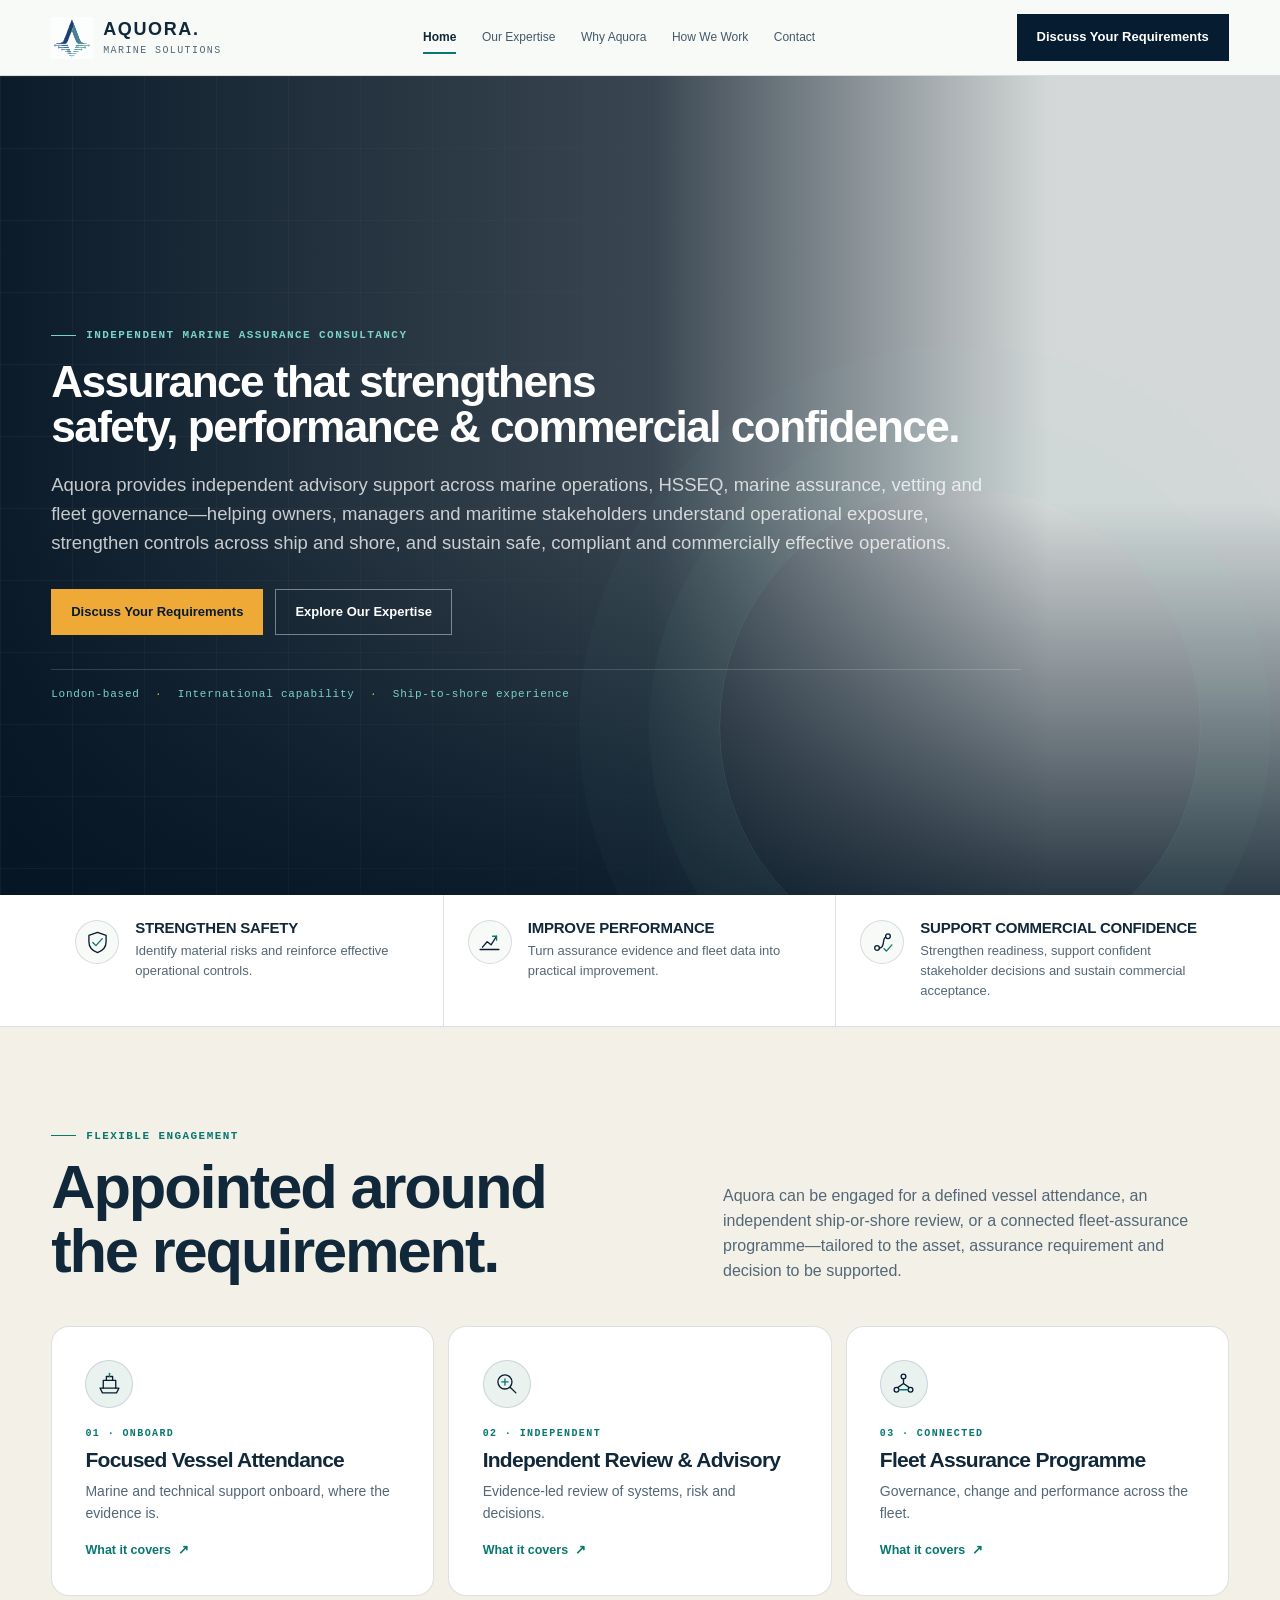
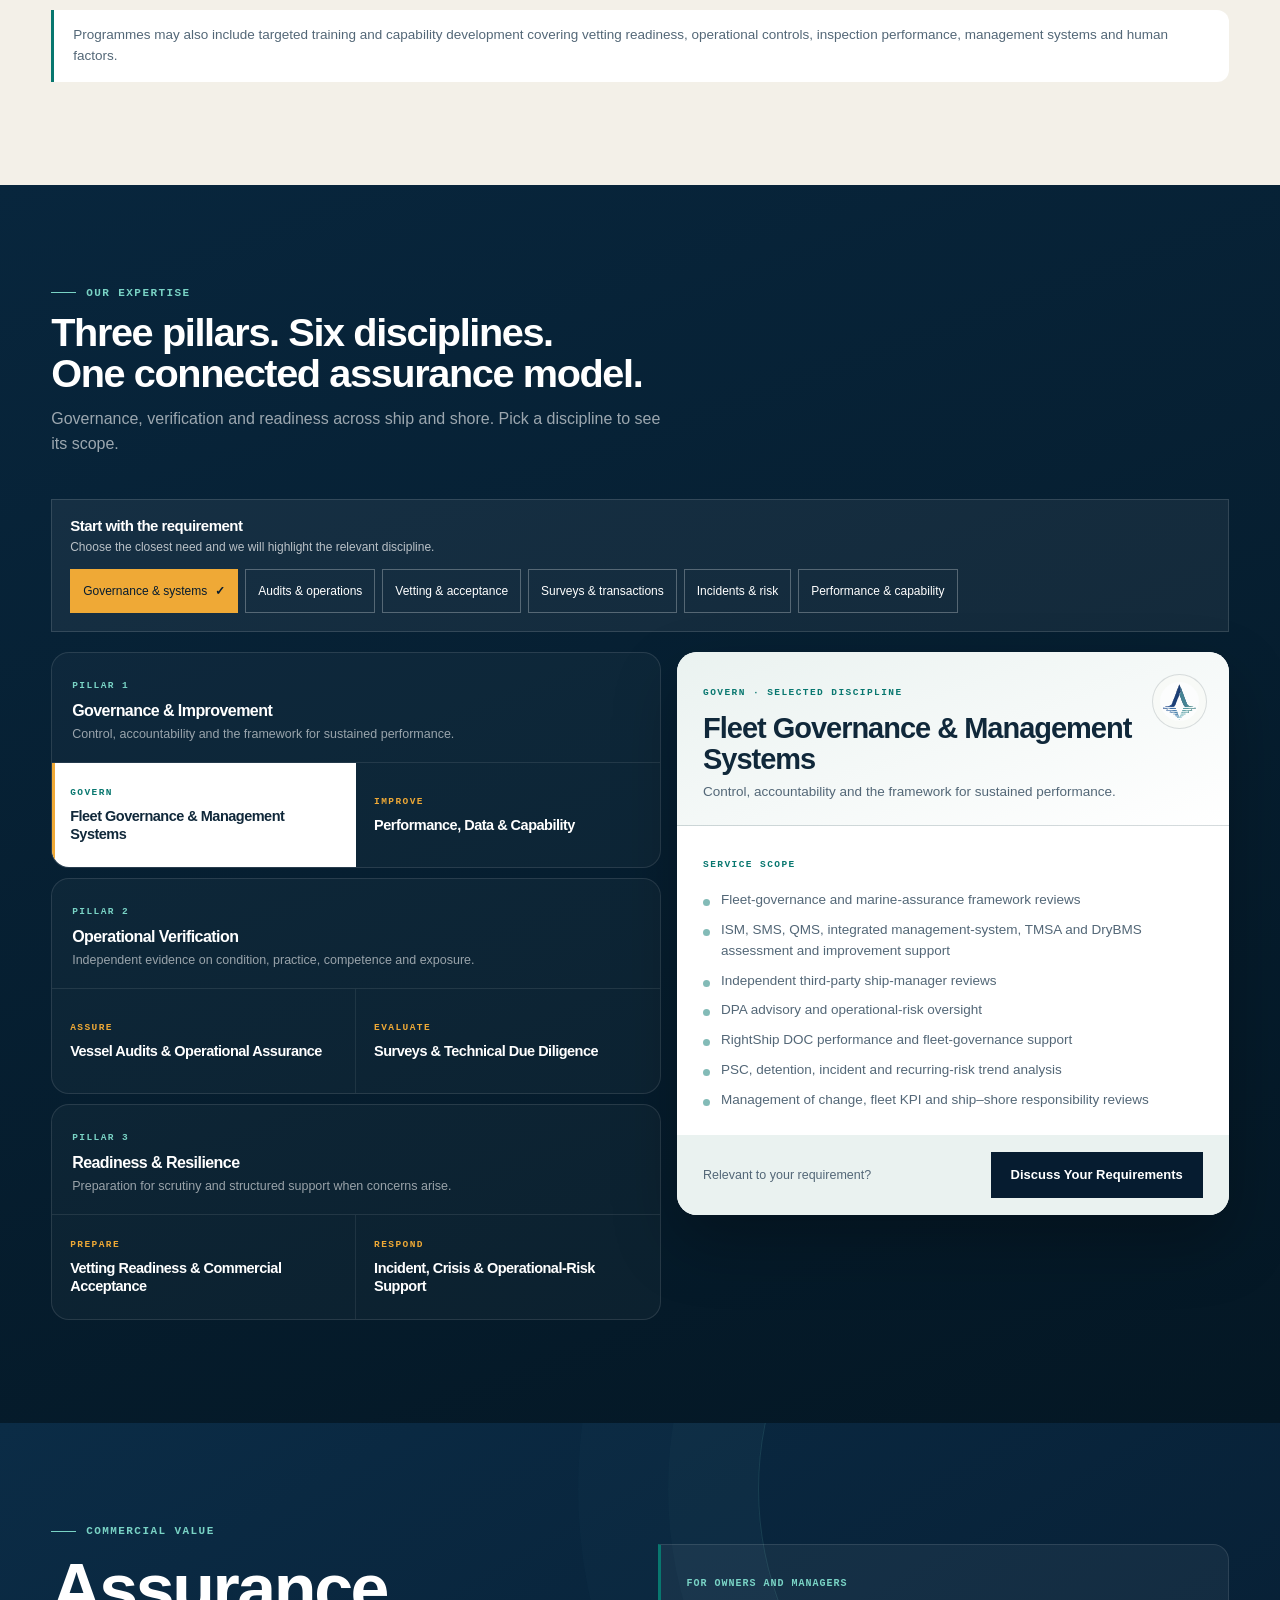
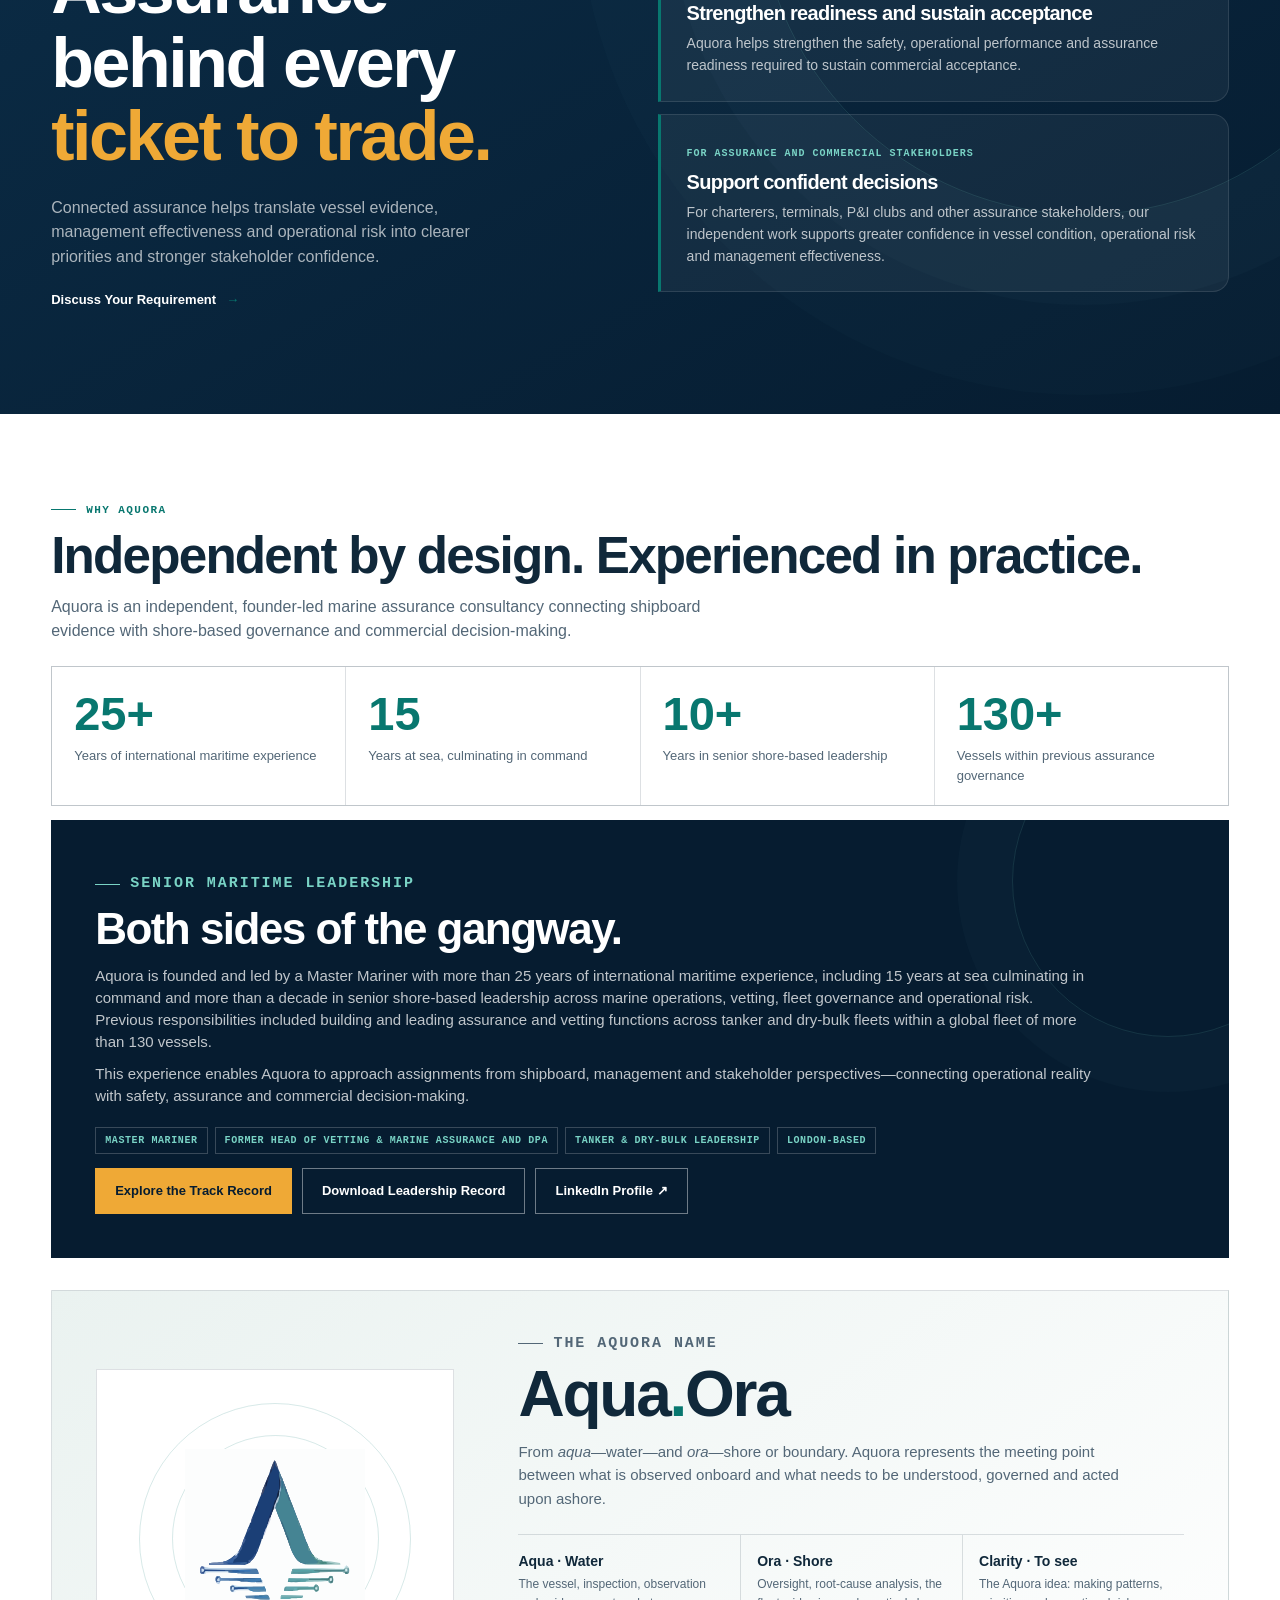
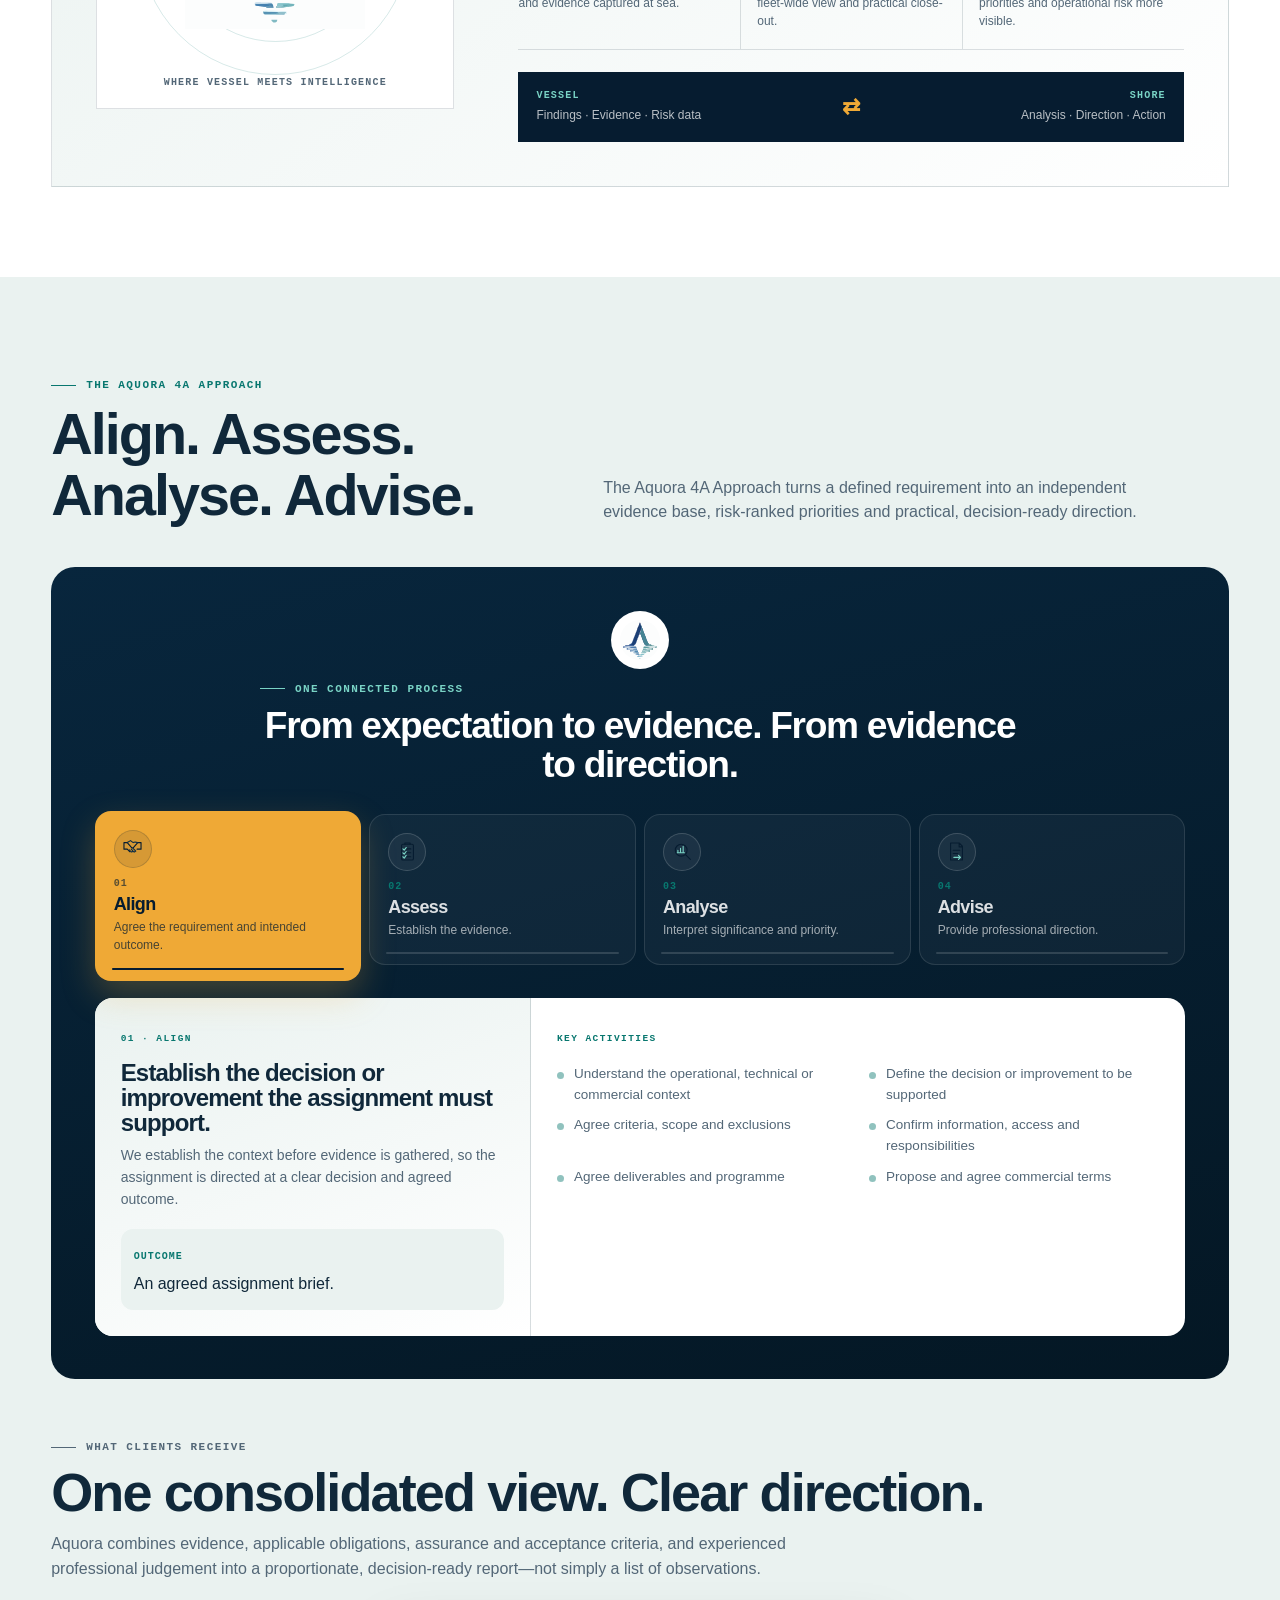
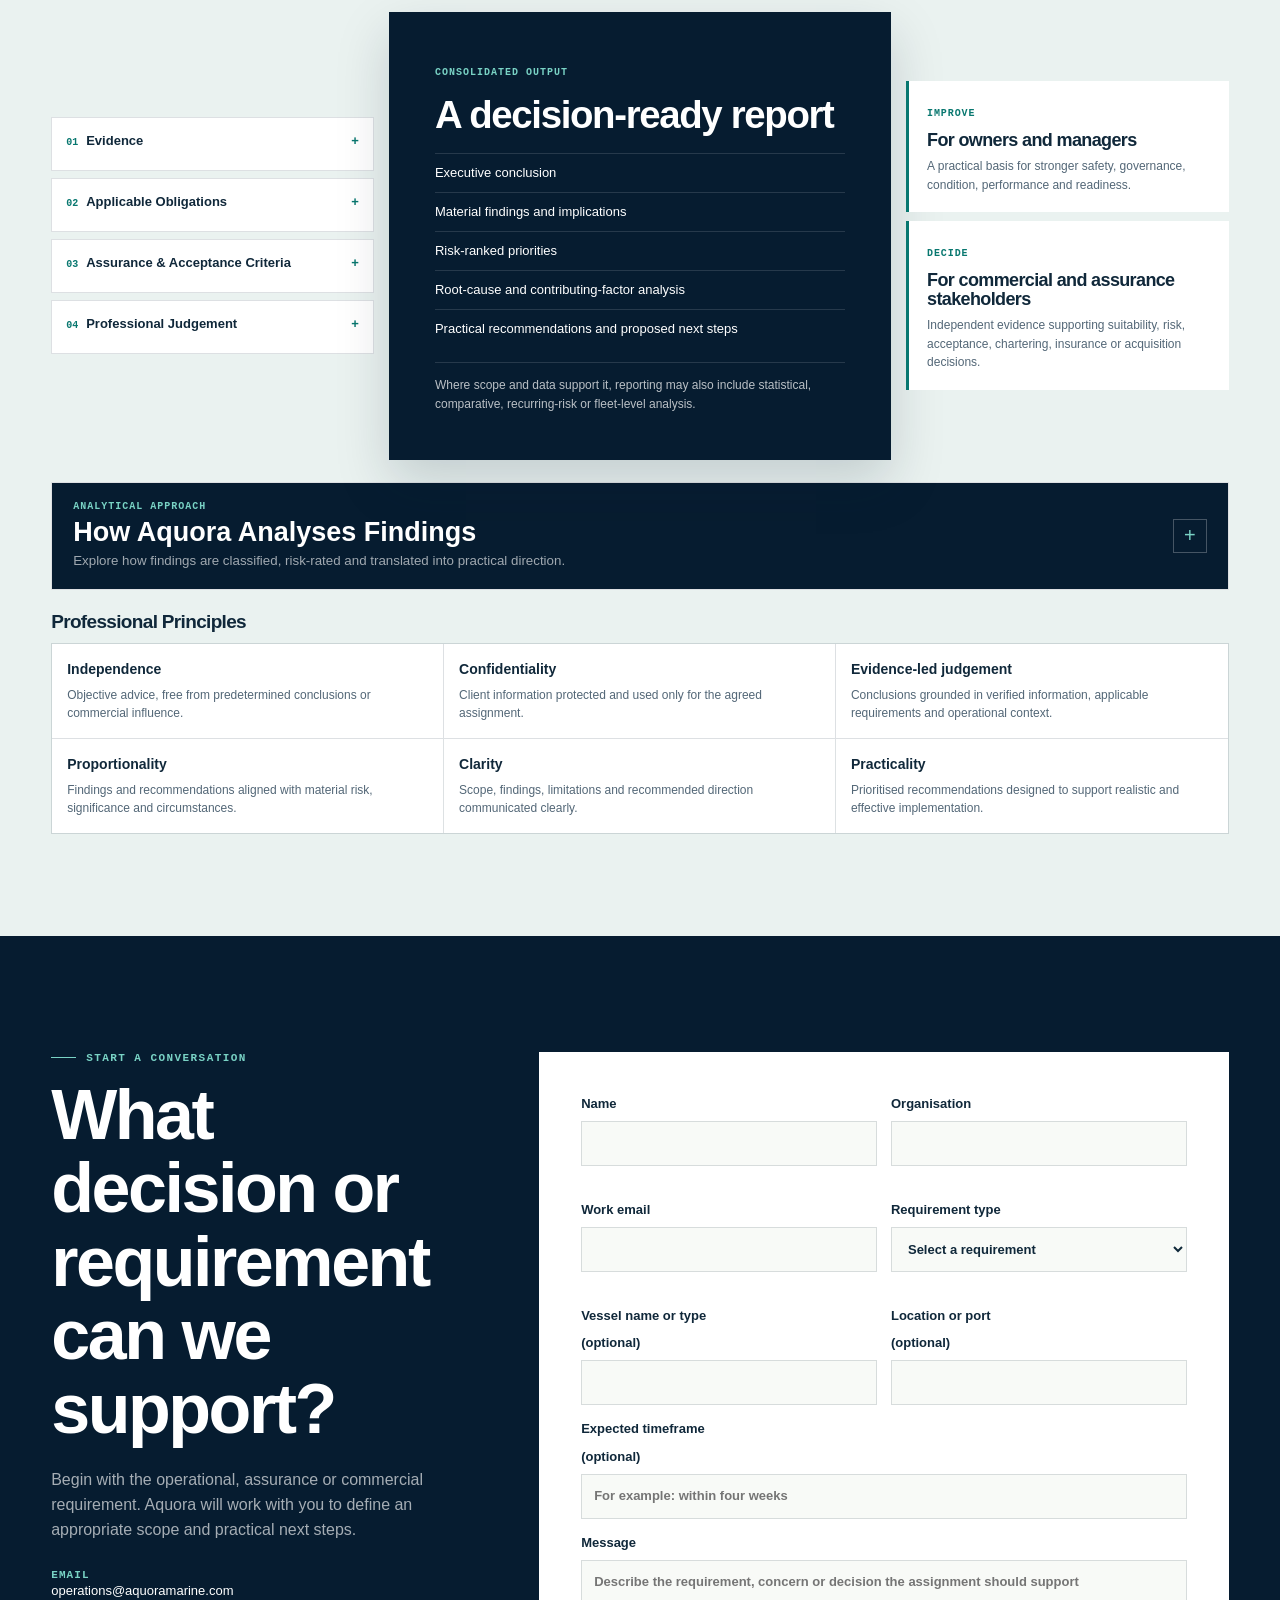
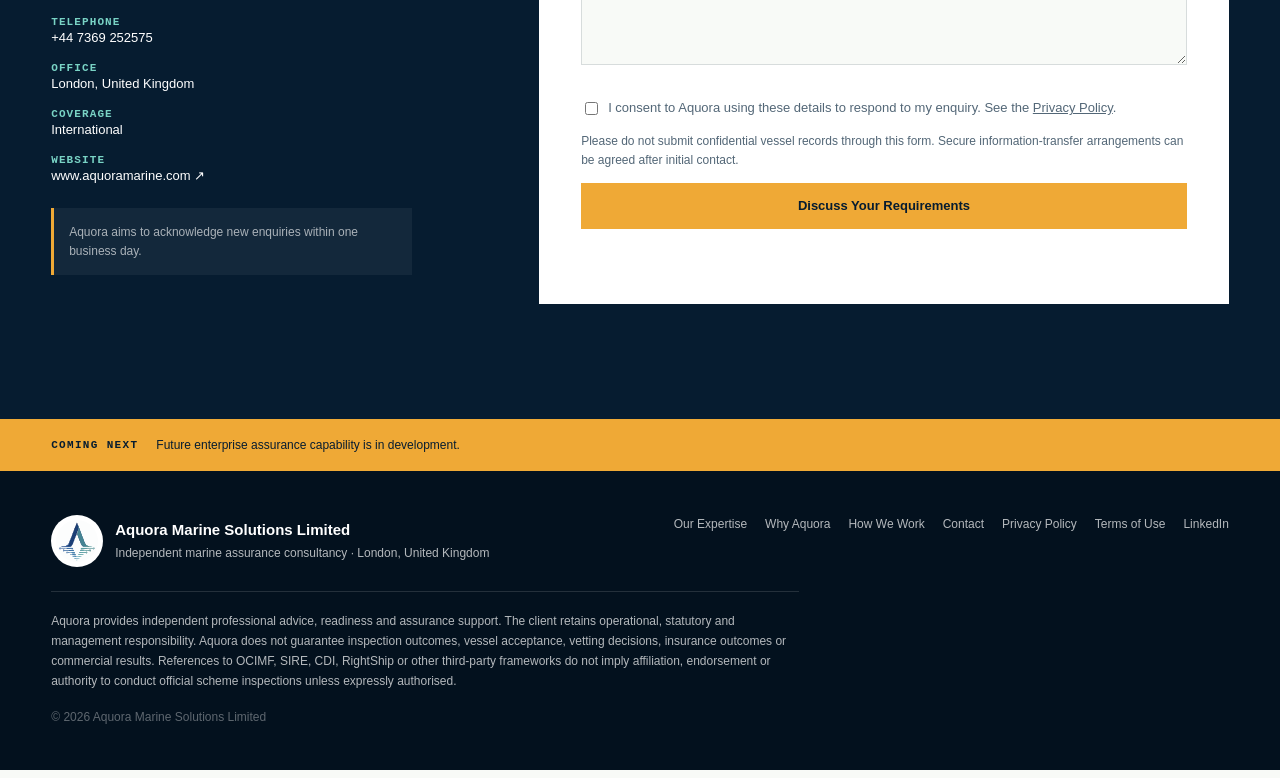
==== index.html @ e5061e8e "Rename home.html to index.html" ====
<!doctype html>
<html lang="en">
<head>
<meta charset="utf-8">
<meta name="viewport" content="width=device-width,initial-scale=1">
<link rel="icon" href="assets/aquora-option-1-mark.svg" type="image/svg+xml">
<link rel="preload" as="image" href="assets/marine-hero.jpg" fetchpriority="high">
<meta name="description" content="Independent advisory support across marine operations, HSSEQ, marine assurance, vetting and fleet governance.">
<meta name="robots" content="noindex,follow,max-image-preview:large">
<meta name="referrer" content="strict-origin-when-cross-origin">
<title>Aquora Marine Solutions | Independent Marine Assurance Consultancy</title>
<link rel="canonical" href="https://www.aquoramarine.com/">
<meta property="og:type" content="website">
<meta property="og:site_name" content="Aquora Marine Solutions">
<meta property="og:title" content="Aquora Marine Solutions | Independent Marine Assurance Consultancy">
<meta property="og:description" content="Assurance that strengthens safety, performance and commercial confidence.">
<meta property="og:url" content="https://www.aquoramarine.com/">
<meta property="og:image" content="https://www.aquoramarine.com/assets/aquora-social-share.jpg">
<meta property="og:image:width" content="1200">
<meta property="og:image:height" content="630">
<meta property="og:image:alt" content="Commercial vessel underway at sea">
<meta name="twitter:card" content="summary_large_image">
<meta name="twitter:title" content="Aquora Marine Solutions | Independent Marine Assurance Consultancy">
<meta name="twitter:description" content="Assurance that strengthens safety, performance and commercial confidence.">
<meta name="twitter:image" content="https://www.aquoramarine.com/assets/aquora-social-share.jpg">
<script type="application/ld+json">{"@context":"https://schema.org","@type":"ProfessionalService","name":"Aquora Marine Solutions Limited","description":"Independent marine assurance consultancy supporting safer operations, stronger performance and confident commercial decisions.","url":"https://www.aquoramarine.com/","email":"operations@aquoramarine.com","telephone":"+44 7369 252575","areaServed":"International","address":{"@type":"PostalAddress","addressLocality":"London","addressCountry":"GB"},"founder":{"@type":"Person","name":"Abhishek Thakur","jobTitle":"Master Mariner and Founder"}}</script>
<style>
:root{
  --navy:#061c30;--navy-2:#0b2c46;--ink:#10283a;--soft:#536777;--paper:#f8faf7;
  --ivory:#f3f0e8;--mist:#eaf2f0;--white:#fff;--teal:#08776f;--mint:#79d3c5;
  --amber:#efa936;--red:#b84f43;--line:rgba(16,40,58,.14);--max:1280px;
  --pad:clamp(20px,4vw,52px);--display:"Trebuchet MS","Segoe UI",Arial,sans-serif;
  --body:"Segoe UI",Arial,sans-serif;--mono:"SFMono-Regular",Consolas,monospace
}
*{box-sizing:border-box}
html{scroll-behavior:smooth;overflow-x:hidden}
body{margin:0;background:var(--paper);color:var(--ink);font-family:var(--body);line-height:1.55;-webkit-font-smoothing:antialiased}
body.menu-open{overflow:hidden}
main>section{scroll-margin-top:76px}
a{color:inherit;text-decoration:none}
img{display:block;max-width:100%}
button,input,select,textarea{font:inherit}
h1,h2,h3,p{margin:0;overflow-wrap:break-word}
h1,h2,h3{font-family:var(--display);line-height:1.05;letter-spacing:-.035em}
ul{list-style:none;margin:0;padding:0}
.wrap{width:min(100%,var(--max));margin-inline:auto;padding-inline:var(--pad)}
.skip{position:fixed;z-index:300;top:-80px;left:14px;background:var(--amber);color:var(--navy);padding:11px 15px;font-weight:700}
.skip:focus{top:14px}
.eyebrow{display:flex;align-items:center;gap:10px;font:600 11px var(--mono);letter-spacing:.13em;text-transform:uppercase;color:var(--teal)}
.eyebrow:before{content:"";width:25px;height:1px;background:currentColor}
.eyebrow.light{color:var(--mint)}
.section-heading{display:grid;grid-template-columns:minmax(0,.85fr) minmax(280px,1.15fr);gap:clamp(30px,7vw,100px);align-items:end;margin-bottom:42px}
.section-heading h2{font-size:clamp(36px,4.8vw,62px);margin-top:13px;max-width:14ch}
.section-heading>p,.section-heading>div>p:last-child{color:var(--soft);max-width:64ch}
.text-link{display:inline-flex;align-items:center;gap:10px;margin-top:20px;font-weight:700;font-size:13px}
.text-link:after{content:"→";color:var(--teal);transition:transform .2s}
.text-link:hover:after{transform:translateX(5px)}
.btn{min-height:46px;display:inline-flex;align-items:center;justify-content:center;gap:10px;padding:12px 19px;border:1px solid transparent;font-weight:700;font-size:13px;transition:transform .2s,background .2s}
.btn:hover{transform:translateY(-2px)}
.btn:focus-visible,.text-link:focus-visible,.menu-button:focus-visible,.discipline-button:focus-visible,.requirement-option:focus-visible,.stage-button:focus-visible,summary:focus-visible,input:focus-visible,select:focus-visible,textarea:focus-visible{outline:3px solid var(--amber);outline-offset:3px}
.btn-amber{background:var(--amber);color:var(--navy)}
.btn-outline{border-color:rgba(255,255,255,.42);color:#fff}
.btn-navy{background:var(--navy);color:#fff}

.site-header{position:sticky;top:0;z-index:100;height:76px;background:rgba(248,250,247,.95);backdrop-filter:blur(14px);border-bottom:1px solid var(--line)}
.nav{height:100%;display:flex;align-items:center;justify-content:space-between;gap:25px}
.brand{display:flex;align-items:center;gap:10px;flex:none}
.brand img{width:42px;height:42px}
.brand-copy{display:grid;line-height:1}
.brand-copy b{font:700 18px var(--display);letter-spacing:.09em}
.brand-copy small{margin-top:5px;font:500 10px var(--mono);letter-spacing:.14em;text-transform:uppercase;color:var(--soft)}
.desktop-nav{display:flex;align-items:center;gap:clamp(14px,2vw,26px);font-size:12px;color:#43596a}
.desktop-nav a{position:relative;padding-block:10px}
.desktop-nav a:hover,.desktop-nav a.active,.desktop-nav a[aria-current="page"]{color:var(--ink)}
.desktop-nav a.active,.desktop-nav a[aria-current="page"]{font-weight:700}
.desktop-nav a.active:after,.desktop-nav a[aria-current="page"]:after{content:"";position:absolute;left:0;right:0;bottom:3px;height:2px;background:var(--teal)}
.header-cta{white-space:nowrap}
.menu-button{display:none;min-width:48px;min-height:48px;border:1px solid var(--line);background:transparent;color:var(--ink);font-weight:700;cursor:pointer}
.mobile-nav{display:none}
.mobile-nav.open{display:grid;position:fixed;inset:76px 0 auto;background:var(--paper);padding:20px var(--pad) 28px;border-bottom:1px solid var(--line);box-shadow:0 20px 35px rgba(6,28,48,.12)}
.mobile-nav a{min-height:48px;display:flex;align-items:center;border-bottom:1px solid var(--line);font-weight:600}
.mobile-nav .btn{margin-top:16px;border-bottom:0}

.hero{color:#fff;overflow:hidden;position:relative;background:linear-gradient(90deg,rgba(4,20,35,.97),rgba(4,20,35,.78) 51%,rgba(4,20,35,.15) 82%),linear-gradient(0deg,rgba(4,20,35,.82),transparent 48%),url('assets/marine-hero.jpg') center/cover no-repeat}
.hero:before{content:"";position:absolute;inset:0;background-image:linear-gradient(rgba(255,255,255,.045) 1px,transparent 1px),linear-gradient(90deg,rgba(255,255,255,.045) 1px,transparent 1px);background-size:72px 72px;mask-image:linear-gradient(90deg,#000,transparent 66%);pointer-events:none}
.hero-grid{width:min(100%,var(--max));min-height:min(820px,calc(100svh - 76px));display:flex;align-items:center;margin-inline:auto;padding-inline:var(--pad)}
.hero-copy{min-width:0;max-width:1120px;padding:clamp(76px,9vw,126px) 0 58px;position:relative;z-index:2}
.hero-copy:after{content:"";position:absolute;z-index:-1;right:-180px;bottom:-210px;width:480px;height:480px;border:1px solid rgba(121,211,197,.12);border-radius:50%;box-shadow:0 0 0 70px rgba(121,211,197,.03),0 0 0 140px rgba(121,211,197,.025)}
.hero h1{font-size:clamp(40px,3.45vw,50px);max-width:none;margin:18px 0 22px;line-height:1.02}
.hero h1 span{display:block}
.hero-lead{font-size:clamp(16px,1.45vw,19px);color:rgba(255,255,255,.76);max-width:94ch}
.hero-actions{display:flex;gap:12px;flex-wrap:wrap;margin-top:31px}
.credibility-line{margin-top:34px;padding-top:18px;border-top:1px solid rgba(255,255,255,.16);font:500 11px var(--mono);letter-spacing:.07em;color:var(--mint)}
.credibility-line span{color:var(--amber);margin:0 8px}

.outcome-strip{position:relative;z-index:4;margin-top:-1px;background:#fff;border-bottom:1px solid var(--line)}
.outcomes{display:grid;grid-template-columns:repeat(3,1fr)}
.outcome{display:grid;grid-template-columns:46px 1fr;gap:14px;padding:25px 24px;border-right:1px solid var(--line)}
.outcome:last-child{border-right:0}
.icon{width:44px;height:44px;display:grid;place-items:center;border:1px solid var(--line);border-radius:50%;color:var(--navy);background:var(--paper)}
.icon svg{width:25px;height:25px}
.icon .accent{stroke:var(--teal)}
.outcome h2{font-size:15px;letter-spacing:-.015em;text-transform:uppercase}
.outcome p{margin-top:5px;color:var(--soft);font-size:13px}

.expertise{padding:clamp(82px,9vw,122px) 0;background:linear-gradient(145deg,#071f34,#031522);color:#fff;overflow:hidden}
.expertise .section-heading h2{max-width:18ch}
.expertise .section-heading>p{color:rgba(255,255,255,.64)}
.requirement-finder{margin-bottom:20px;padding:18px;background:rgba(255,255,255,.055);border:1px solid rgba(255,255,255,.13)}
.requirement-finder h3{font-size:15px}
.requirement-finder p{margin-top:4px;font-size:12px;color:rgba(255,255,255,.7)}
.requirement-options{display:flex;flex-wrap:wrap;gap:7px;margin-top:13px}
.requirement-option{min-height:44px;border:1px solid rgba(255,255,255,.28);background:transparent;color:#fff;padding:9px 12px;font-size:12px;cursor:pointer;position:relative}
.requirement-option:hover,.requirement-option.active{background:var(--amber);border-color:var(--amber);color:var(--navy)}
.requirement-option.active:after{content:"✓";margin-left:8px;font-weight:800}
.expertise-layout{display:grid;grid-template-columns:1.08fr .92fr;gap:18px;align-items:start}
.pillar-stack{display:grid;gap:9px}
.expertise-pillar{display:grid;grid-template-columns:.44fr 1fr;border:1px solid rgba(255,255,255,.13);background:rgba(255,255,255,.035)}
.expertise-pillar-head{padding:19px;border-right:1px solid rgba(255,255,255,.12)}
.expertise-pillar-head span{font:600 10px var(--mono);letter-spacing:.1em;text-transform:uppercase;color:var(--mint)}
.expertise-pillar-head h3{font-size:17px;margin:8px 0}
.expertise-pillar-head p{font-size:12px;color:rgba(255,255,255,.7)}
.discipline-list{display:grid;grid-template-columns:1fr 1fr;min-width:0}
.discipline-item{min-width:0}
.discipline-button{width:100%;height:100%;min-height:130px;padding:18px;border:0;border-right:1px solid rgba(255,255,255,.1);background:transparent;color:#fff;text-align:left;cursor:pointer}
.discipline-item:last-child .discipline-button{border-right:0}
.discipline-button span{font:600 10px var(--mono);letter-spacing:.1em;text-transform:uppercase;color:var(--amber)}
.discipline-button h3{font-size:15px;margin-top:9px}
.discipline-button:hover,.discipline-item.active .discipline-button{background:#fff;color:var(--ink)}
.discipline-item.active .discipline-button{box-shadow:inset 4px 0 0 var(--amber)}
.discipline-item.active .discipline-button h3:after{content:"  ✓";color:var(--teal);font-size:.8em}
.discipline-item.active .discipline-button span{color:var(--teal)}
.detail-host{position:sticky;top:94px}
.service-detail{background:#fff;color:var(--ink);min-height:540px;display:grid;grid-template-rows:auto 1fr auto;box-shadow:0 24px 60px rgba(0,0,0,.18)}
.service-detail-head{position:relative;padding:27px 90px 22px 27px;border-bottom:1px solid var(--line)}
.service-detail-head>span{font:600 10px var(--mono);letter-spacing:.1em;text-transform:uppercase;color:var(--teal)}
.service-detail-head h3{font-size:clamp(24px,3vw,34px);margin:10px 0}
.service-detail-head p{font-size:14px;color:var(--soft)}
.detail-symbol{position:absolute;right:22px;top:22px;width:55px;height:55px;padding:7px;border:1px solid var(--line);border-radius:50%;background:var(--paper)}
.service-detail-body{padding:25px 27px}
.service-detail-body>span{font:600 10px var(--mono);letter-spacing:.1em;text-transform:uppercase;color:var(--teal)}
.service-scope{display:grid;gap:9px;margin-top:15px}
.service-scope li{position:relative;padding-left:17px;font-size:13px;color:var(--soft)}
.service-scope li:before{content:"—";position:absolute;left:0;color:var(--teal)}
.scheme-note{margin-top:18px;padding:12px 14px;border-left:3px solid var(--amber);background:var(--mist);font-size:12px;color:var(--soft)}
.service-detail-action{display:flex;align-items:center;justify-content:space-between;gap:16px;padding:18px 27px;background:var(--mist)}
.service-detail-action p{font-size:12px;color:var(--soft)}
.no-js-scopes{display:block;margin-top:20px}
.no-js-scopes details{background:#fff;color:var(--ink);border-bottom:1px solid var(--line)}
.no-js-scopes summary{min-height:48px;padding:14px 17px;cursor:pointer;font-weight:700}
.no-js-scopes ul{padding:0 17px 17px;display:grid;gap:7px}
.no-js-scopes li{font-size:13px;color:var(--soft)}
.no-js-scopes li:before{content:"— ";color:var(--teal)}
html:not(.js-ready) .expertise-layout,html:not(.js-ready) .requirement-finder{display:none}
html.js-ready .no-js-scopes{display:none}

.ticket{position:relative;background:var(--navy-2);color:#fff;padding:clamp(76px,9vw,120px) 0;overflow:hidden}
.ticket:before{content:"";position:absolute;right:-130px;top:-260px;width:650px;height:650px;border:1px solid rgba(121,211,197,.14);border-radius:50%;box-shadow:0 0 0 90px rgba(121,211,197,.025),0 0 0 180px rgba(121,211,197,.02)}
.ticket-grid{position:relative;display:grid;grid-template-columns:.9fr 1.1fr;gap:clamp(45px,8vw,110px);align-items:center}
.ticket h2{font-size:clamp(45px,6.5vw,82px);max-width:11ch;margin:16px 0 24px}
.ticket h2 em{font-style:normal;color:var(--amber)}
.ticket-copy>p{max-width:58ch;color:rgba(255,255,255,.66)}
.audiences{display:grid;gap:12px}
.audience{padding:25px;background:rgba(255,255,255,.055);border:1px solid rgba(255,255,255,.14);border-left:3px solid var(--teal)}
.audience span{font:600 10px var(--mono);letter-spacing:.1em;text-transform:uppercase;color:var(--mint)}
.audience h3{font-size:22px;margin:9px 0}
.audience p{font-size:14px;color:rgba(255,255,255,.72)}

.engagement{padding:clamp(82px,9vw,118px) 0;background:var(--ivory)}
.engagement .section-heading{grid-template-columns:1fr;gap:18px;align-items:start}
.engagement .section-heading>p{max-width:82ch}
.engagement .section-heading h2{max-width:none;white-space:nowrap;font-size:clamp(34px,4vw,54px)}
.engagement-grid{display:grid;grid-template-columns:repeat(3,1fr);border:1px solid var(--line);background:#fff}
.engagement-card{padding:clamp(23px,3vw,34px);border-right:1px solid var(--line);position:relative}
.engagement-card:last-child{border-right:0}
.engagement-card .icon{width:50px;height:50px;margin-bottom:24px;background:var(--mist)}
.engagement-card span{font:600 10px var(--mono);letter-spacing:.1em;text-transform:uppercase;color:var(--teal)}
.engagement-card h3{font-size:22px;margin:9px 0 13px}
.engagement-card p{font-size:14px;color:var(--soft)}
.engagement-note{margin-top:14px;padding:16px 19px;border-left:3px solid var(--teal);background:#fff;color:var(--soft);font-size:14px}

.why{padding:clamp(64px,7vw,92px) 0;background:#fff}
.why .section-heading{grid-template-columns:1fr;gap:12px;margin-bottom:22px}
.why .section-heading h2{max-width:none;font-size:clamp(34px,4vw,54px);white-space:nowrap}
.why .section-heading>p{max-width:76ch}
.metrics{display:grid;grid-template-columns:repeat(4,1fr);border:1px solid var(--line);background:var(--line);gap:1px}
.metric{padding:19px 22px;background:#fff}
.metric strong{display:block;font:700 clamp(31px,4vw,47px) var(--display);color:var(--teal)}
.metric span{display:block;margin-top:5px;font-size:13px;color:var(--soft)}
.leadership-panel{margin-top:14px;padding:clamp(27px,4vw,44px);background:var(--navy);color:#fff;position:relative;overflow:hidden}
.leadership-panel:after{content:"";position:absolute;right:-95px;top:-95px;width:310px;height:310px;border:1px solid rgba(121,211,197,.13);border-radius:50%;box-shadow:0 0 0 55px rgba(121,211,197,.025)}
.leadership-content{position:relative;z-index:1;max-width:112ch}
.leadership-content h3{font-size:clamp(29px,3.5vw,44px);margin:10px 0 13px}
.leadership-content p{color:rgba(255,255,255,.75);margin-top:9px;font-size:15px;line-height:1.48}
.leadership-tags{display:flex;flex-wrap:wrap;gap:7px;margin-top:20px}
.leadership-tags span{padding:7px 9px;border:1px solid rgba(255,255,255,.2);font:600 10px var(--mono);letter-spacing:.06em;text-transform:uppercase;color:var(--mint)}
.why-actions{display:flex;flex-wrap:wrap;gap:10px;margin-top:14px}
.origin-story{display:grid;grid-template-columns:.7fr 1.3fr;gap:clamp(28px,5vw,70px);align-items:center;margin-top:32px;padding:clamp(25px,4vw,44px);background:linear-gradient(145deg,var(--mist),#fff);border:1px solid var(--line)}
.origin-symbol{position:relative;display:grid;place-items:center;min-height:340px;background:#fff;border:1px solid var(--line);overflow:hidden}
.origin-symbol:before,.origin-symbol:after{content:"";position:absolute;border:1px solid rgba(8,119,111,.16);border-radius:50%}
.origin-symbol:before{width:270px;height:270px}.origin-symbol:after{width:205px;height:205px}
.origin-symbol img{width:180px;height:180px;position:relative;z-index:1}
.origin-symbol span{position:absolute;bottom:20px;font:600 10px var(--mono);letter-spacing:.12em;text-transform:uppercase;color:var(--soft)}
.origin-copy h3{font-size:clamp(40px,5vw,65px);margin:9px 0 12px}.origin-copy h3 i{font-style:normal;color:var(--teal)}
.origin-copy>p{color:var(--soft);max-width:72ch;font-size:15px}
.origin-meanings{display:grid;grid-template-columns:repeat(3,1fr);margin-top:24px;border-block:1px solid var(--line)}
.origin-meaning{padding:18px 16px 18px 0}.origin-meaning+.origin-meaning{padding-left:16px;border-left:1px solid var(--line)}
.origin-meaning b{display:block;font:700 14px var(--display)}.origin-meaning span{display:block;margin-top:6px;font-size:12px;color:var(--soft)}
.origin-bridge{display:grid;grid-template-columns:1fr auto 1fr;align-items:center;gap:16px;margin-top:22px;padding:18px;background:var(--navy);color:#fff}
.origin-bridge div:last-child{text-align:right}.origin-bridge small{display:block;font:600 10px var(--mono);letter-spacing:.12em;text-transform:uppercase;color:var(--mint)}.origin-bridge p{margin-top:5px;font-size:12px;color:rgba(255,255,255,.72)}.origin-bridge b{font:700 22px var(--display);color:var(--amber)}

.method{padding:clamp(82px,9vw,118px) 0;background:var(--mist)}
.method .section-heading h2{max-width:none;font-size:clamp(36px,4.5vw,58px)}
.method-shell{padding:clamp(25px,4vw,48px);background:var(--navy);color:#fff}
.method-head{text-align:center;max-width:840px;margin-inline:auto}
.method-head-symbol{width:62px;height:62px;padding:8px;margin:0 auto 14px;background:#fff;border-radius:50%}
.method-head h3{font-size:clamp(29px,3vw,41px);margin:11px 0}
.method-head p{color:rgba(255,255,255,.63)}
.stage-nav{display:grid;grid-template-columns:repeat(4,1fr);margin-top:30px;border:1px solid rgba(255,255,255,.14)}
.stage{position:relative;min-width:0}
.stage:after{content:"";position:absolute;left:0;right:0;bottom:0;height:3px;background:var(--teal);transform:scaleX(0);transform-origin:left;transition:transform .25s}
.stage.active:after,.stage.complete:after{transform:scaleX(1)}
.stage-button{width:100%;min-height:150px;padding:18px;border:0;border-right:1px solid var(--line);background:#fff;color:var(--ink);text-align:left;cursor:pointer}
.stage.active .stage-button:after{content:"✓ Selected";display:block;margin-top:9px;font:700 10px var(--mono);letter-spacing:.06em;text-transform:uppercase;color:var(--navy)}
.stage:last-child .stage-button{border-right:0}
.stage-button:hover,.stage.active .stage-button{background:var(--amber)}
.stage-icon{width:43px;height:43px;display:grid;place-items:center;margin-bottom:9px;border:1px solid var(--line);border-radius:50%;background:var(--paper);color:var(--navy)}
.stage-icon svg{width:25px;height:25px}
.stage-icon .accent{stroke:var(--teal)}
.stage-button>span:not(.stage-icon){font:600 10px var(--mono);letter-spacing:.1em;color:var(--teal)}
.stage-button h3{font-size:21px;margin:6px 0}
.stage-button p{font-size:12px;color:#536777}
.stage-detail{display:grid;grid-template-columns:.78fr 1.22fr;margin-top:14px;background:#fff;color:var(--ink)}
.stage-detail-copy{padding:27px;border-right:1px solid var(--line)}
.stage-detail-copy>span,.stage-activities>span{font:600 10px var(--mono);letter-spacing:.1em;text-transform:uppercase;color:var(--teal)}
.stage-detail-copy h3{font-size:31px;margin:10px 0}
.stage-detail-copy p{font-size:14px;color:var(--soft)}
.stage-outcome{margin-top:19px;padding:13px;background:var(--mist)}
.stage-outcome b{font:600 10px var(--mono);letter-spacing:.1em;text-transform:uppercase;color:var(--teal)}
.stage-outcome p{margin-top:5px;color:var(--ink)}
.stage-activities{padding:27px}
.stage-activities ul{display:grid;grid-template-columns:1fr 1fr;gap:9px 20px;margin-top:15px}
.stage-activities li{position:relative;padding-left:15px;font-size:13px;color:var(--soft)}
.stage-activities li:before{content:"—";position:absolute;left:0;color:var(--teal)}
.stage-fallback{display:none;margin-top:15px}
.stage-fallback details{background:#fff;color:var(--ink);border-bottom:1px solid var(--line)}
.stage-fallback summary{padding:14px;min-height:48px;cursor:pointer;font-weight:700}
.stage-fallback div{padding:0 14px 16px;font-size:13px;color:var(--soft)}
html:not(.js-ready) .stage-nav,html:not(.js-ready) .stage-detail{display:none}
html:not(.js-ready) .stage-fallback{display:block}
html.js-ready .stage-fallback{display:none}
.reporting{margin-top:62px}
.reporting-head h3{font-size:clamp(34px,4.5vw,54px);margin:11px 0}
.reporting-head>p{max-width:88ch;color:var(--soft)}
.report-model{display:grid;grid-template-columns:.72fr 1.12fr .72fr;gap:15px;align-items:center;margin-top:30px}
.assurance-lenses{display:grid;gap:7px}
.assurance-lens{background:#fff;border:1px solid var(--line)}
.assurance-lens summary{min-height:52px;padding:13px 14px;cursor:pointer;list-style:none;font-weight:700;font-size:13px}
.assurance-lens summary::-webkit-details-marker{display:none}
.assurance-lens summary:after{content:"+";float:right;color:var(--teal)}
.assurance-lens[open] summary:after{content:"−"}
.assurance-lens summary span{font:600 10px var(--mono);color:var(--teal);margin-right:8px}
.assurance-lens p{padding:0 14px 14px;font-size:12px;color:var(--soft)}
.report-card{padding:clamp(28px,4vw,46px);background:var(--navy);color:#fff;box-shadow:0 22px 50px rgba(6,28,48,.17)}
.report-card>span{font:600 10px var(--mono);letter-spacing:.1em;text-transform:uppercase;color:var(--mint)}
.report-card h3{font-size:clamp(28px,3vw,39px);margin:13px 0}
.report-list{display:grid;margin-top:17px}
.report-list li{padding:9px 0;border-top:1px solid rgba(255,255,255,.13);font-size:13px}
.report-qualification{margin-top:14px;padding-top:13px;border-top:1px solid rgba(255,255,255,.13);font-size:12px;color:rgba(255,255,255,.72)}
.report-outcomes{display:grid;gap:9px}
.report-outcome{padding:18px;background:#fff;border-left:3px solid var(--teal)}
.report-outcome span{font:600 10px var(--mono);letter-spacing:.09em;text-transform:uppercase;color:var(--teal)}
.report-outcome h3{font-size:18px;margin:7px 0}
.report-outcome p{font-size:12px;color:var(--soft)}
.analysis-disclosure{margin-top:22px;border:1px solid var(--line);background:#fff}
.analysis-disclosure>summary{min-height:64px;display:flex;align-items:center;justify-content:space-between;gap:18px;padding:18px 21px;cursor:pointer;list-style:none;background:var(--navy);color:#fff}
.analysis-disclosure>summary::-webkit-details-marker{display:none}
.analysis-disclosure>summary:after{content:"+";width:32px;height:32px;display:grid;place-items:center;border:1px solid rgba(255,255,255,.25);color:var(--mint);font-size:20px}
.analysis-disclosure[open]>summary:after{content:"−"}
.analysis-summary span{display:block;font:600 10px var(--mono);letter-spacing:.1em;text-transform:uppercase;color:var(--mint)}
.analysis-summary strong{display:block;font:700 clamp(19px,2.3vw,27px) var(--display);margin-top:5px}
.analysis-summary small{display:block;margin-top:3px;color:rgba(255,255,255,.62)}
.analysis-body{padding:24px}
.analysis-body>p{color:var(--soft);max-width:94ch}
.analysis-grid{display:grid;grid-template-columns:repeat(5,1fr);gap:8px;margin-top:18px}
.analysis-layer{padding:16px;background:var(--paper);border-top:3px solid var(--teal)}
.analysis-layer span{font:600 10px var(--mono);letter-spacing:.1em;text-transform:uppercase;color:var(--teal)}
.analysis-layer h3{font-size:16px;margin:7px 0}
.analysis-layer p,.analysis-layer li{font-size:12px;color:var(--soft)}
.analysis-layer ul{display:grid;gap:5px}
.analysis-layer li{position:relative;padding-left:13px}
.analysis-layer li:before{content:"";position:absolute;left:0;top:7px;width:5px;height:5px;border-radius:50%;background:var(--teal);opacity:.7}
.analysis-layer b{color:var(--ink)}
.analysis-note{margin-top:14px;padding:12px 14px;border-left:3px solid var(--amber);background:var(--mist);font-size:12px;color:var(--soft)}
.principles{margin-top:22px}
.principles h3{font-size:19px;margin-bottom:11px}
.principle-grid{display:grid;grid-template-columns:repeat(3,1fr);border:1px solid var(--line)}
.principle{padding:15px;background:#fff;border-right:1px solid var(--line);border-bottom:1px solid var(--line)}
.principle:nth-child(3n){border-right:0}
.principle:nth-last-child(-n+3){border-bottom:0}
.principle b{display:block;font-size:14px}
.principle p{margin-top:5px;font-size:12px;color:var(--soft)}

.enquiry{padding:clamp(82px,9vw,120px) 0;background:var(--navy);color:#fff}
.enquiry-grid{display:grid;grid-template-columns:.72fr 1.28fr;gap:clamp(45px,8vw,100px);align-items:start}
.enquiry-copy h2{font-size:clamp(42px,5.5vw,70px);margin:15px 0 22px;max-width:12ch}
.enquiry-copy>p{color:rgba(255,255,255,.64);max-width:54ch}
.contact-meta{display:grid;gap:14px;margin-top:27px;font-size:13px}
.contact-meta span{display:block;font:600 11px var(--mono);letter-spacing:.1em;text-transform:uppercase;color:var(--mint)}
.response{padding:15px;margin-top:22px;border-left:3px solid var(--amber);background:rgba(255,255,255,.05);font-size:12px;color:rgba(255,255,255,.76)}
.enquiry-form{display:grid;gap:14px;padding:clamp(24px,4vw,42px);background:#fff;color:var(--ink)}
.fields{display:grid;grid-template-columns:1fr 1fr;gap:14px}
.enquiry-form label{display:grid;gap:7px;font-size:13px;font-weight:700}
.enquiry-form input,.enquiry-form select,.enquiry-form textarea{width:100%;min-height:45px;border:1px solid var(--line);border-radius:0;background:var(--paper);padding:11px 12px;color:var(--ink)}
.enquiry-form textarea{min-height:105px;resize:vertical}
.enquiry-form [aria-invalid="true"]{border-color:var(--red);box-shadow:0 0 0 1px var(--red)}
.field-error{min-height:1.2em;font-size:11px;font-weight:600;color:var(--red)}
.trap{position:absolute!important;left:-9999px!important;width:1px!important;height:1px!important;overflow:hidden!important}
.consent{grid-template-columns:auto 1fr!important;align-items:start;font-weight:400!important;color:var(--soft);line-height:1.45}
.consent input{width:auto!important;min-height:0!important;margin-top:3px}
.consent a{text-decoration:underline}
.form-note{font-size:12px;color:var(--soft)}
.form-status{min-height:1.4em;font-size:13px;color:var(--teal)}

.future{padding:17px 0;background:var(--amber);color:var(--navy)}
.future .wrap{display:flex;align-items:center;gap:18px}
.future b{font:700 11px var(--mono);letter-spacing:.12em;text-transform:uppercase}
.future p{font-size:12px}

.site-footer{padding:44px 0;background:#03111e;color:rgba(255,255,255,.7);font-size:12px}
.footer-top{display:flex;align-items:start;justify-content:space-between;gap:30px}
.footer-company strong{display:block;color:#fff;font:700 15px var(--display)}
.footer-brand{display:flex;align-items:center;gap:12px}
.footer-brand img{width:52px;height:52px;padding:5px;border-radius:50%;background:#fff}
.footer-company p{margin-top:6px}
.footer-links{display:flex;flex-wrap:wrap;gap:18px}
.footer-links a:hover{color:#fff}
.footer-disclaimer{max-width:112ch;margin-top:24px;padding-top:20px;border-top:1px solid rgba(255,255,255,.13);line-height:1.65}
.footer-bottom{margin-top:16px;color:rgba(255,255,255,.36)}

@media(max-width:1040px){
  .desktop-nav,.header-cta{display:none}.menu-button{display:block}
  .hero{background-position:70% center}.hero-grid{min-height:720px}.hero-copy{padding:70px 0 48px;max-width:820px}.hero h1 span{white-space:normal}
  .section-heading{grid-template-columns:1fr;gap:18px}.section-heading h2{max-width:21ch}
  .expertise-layout{grid-template-columns:1fr}.detail-host{position:static}.service-detail{min-height:0}
  .ticket-grid,.enquiry-grid{grid-template-columns:1fr;gap:38px}.ticket h2,.enquiry-copy h2{max-width:16ch}
  .analysis-grid{grid-template-columns:repeat(3,1fr)}
}
@media(max-width:900px){
  .expertise-pillar{grid-template-columns:1fr}.expertise-pillar-head{border-right:0;border-bottom:1px solid rgba(255,255,255,.12)}
  .detail-host{display:none}.discipline-item .service-detail{display:none;margin:0 12px 12px}.discipline-item.active .service-detail{display:grid}.service-detail{box-shadow:none}
  .stage-nav{grid-template-columns:1fr 1fr}.stage:nth-child(2) .stage-button{border-right:0}.stage:nth-child(-n+2) .stage-button{border-bottom:1px solid var(--line)}
  .report-model{grid-template-columns:1fr}.assurance-lenses{grid-template-columns:1fr 1fr}.report-outcomes{grid-template-columns:1fr 1fr}
  .origin-story{grid-template-columns:1fr}.origin-symbol{min-height:280px}.origin-meanings{grid-template-columns:1fr}.origin-meaning,.origin-meaning+.origin-meaning{padding:14px 0;border-left:0;border-bottom:1px solid var(--line)}.origin-meaning:last-child{border-bottom:0}
}
@media(max-width:768px){
  .engagement .section-heading h2{white-space:normal}
  .outcomes,.engagement-grid{grid-template-columns:1fr}.outcome,.engagement-card{border-right:0;border-bottom:1px solid var(--line)}.outcome:last-child,.engagement-card:last-child{border-bottom:0}
  .discipline-list{grid-template-columns:1fr}.discipline-button{min-height:96px;border-right:0;border-bottom:1px solid rgba(255,255,255,.1)}
  .metrics{grid-template-columns:1fr 1fr}.leadership-panel{padding:30px}
  .stage-detail{grid-template-columns:1fr}.stage-detail-copy{border-right:0;border-bottom:1px solid var(--line)}.stage-activities ul{grid-template-columns:1fr}
  .analysis-grid{grid-template-columns:1fr 1fr}.principle-grid{grid-template-columns:1fr 1fr}.principle:nth-child(3n){border-right:1px solid var(--line)}.principle:nth-child(2n){border-right:0}.principle:nth-last-child(-n+3){border-bottom:1px solid var(--line)}.principle:nth-last-child(-n+2){border-bottom:0}
}
@media(max-width:560px){
  .brand-copy small{display:none}.hero{background-image:linear-gradient(90deg,rgba(4,20,35,.96),rgba(4,20,35,.58)),linear-gradient(0deg,rgba(4,20,35,.88),transparent 48%),url('assets/marine-hero.jpg');background-position:68% center}.hero-grid{min-height:700px}.hero-copy{padding-top:46px;padding-bottom:32px}.hero h1{font-size:35px;margin-block:14px 17px}.hero-lead{font-size:15px;line-height:1.5}.hero-actions{display:grid;margin-top:22px;gap:8px}.hero-actions .btn{width:100%}.credibility-line{margin-top:22px;padding-top:13px;line-height:1.7;font-size:10px}
  .engagement .section-heading h2,.why .section-heading h2{white-space:normal}
  .audience{padding:20px}.metrics,.stage-nav,.assurance-lenses,.report-outcomes,.analysis-grid,.principle-grid{grid-template-columns:1fr}.metric{min-height:130px}.stage-button{border-right:0!important;border-bottom:1px solid var(--line)!important}.stage:last-child .stage-button{border-bottom:0!important}
  .principle{border-right:0!important;border-bottom:1px solid var(--line)!important}.principle:last-child{border-bottom:0!important}
  .origin-bridge{grid-template-columns:1fr}.origin-bridge div:last-child{text-align:left}.origin-bridge b{transform:rotate(90deg);width:max-content}
  .fields{grid-template-columns:1fr}.footer-top{align-items:flex-start;flex-direction:column}.footer-links{display:grid;grid-template-columns:1fr 1fr;gap:11px 22px}.future .wrap{align-items:flex-start;flex-direction:column;gap:5px}
}

/* ---- Part 2: selected HTML 6 presentation system ---- */
.engagement-showcase{padding:clamp(72px,8vw,108px) 0;background:var(--ivory)}
.engagement-showcase .section-heading{grid-template-columns:minmax(0,1fr) minmax(280px,.85fr);gap:clamp(28px,6vw,90px);align-items:end}
.engagement-showcase .section-heading h2{max-width:18ch;white-space:normal;font-size:clamp(36px,4.8vw,62px)}
.engagement-showcase .section-heading>p{max-width:56ch}
.engagement-showcase-grid{display:grid;grid-template-columns:repeat(3,1fr);gap:14px}
.engagement-showcase-card{position:relative;width:100%;text-align:left;padding:clamp(24px,2.6vw,34px);background:#fff;border:1px solid var(--line);border-radius:18px;overflow:hidden;cursor:pointer;color:inherit;transition:transform .45s cubic-bezier(.22,1,.36,1),box-shadow .45s cubic-bezier(.22,1,.36,1),border-color .35s}
.engagement-showcase-card:before{content:"";position:absolute;inset:0;border-radius:inherit;pointer-events:none;opacity:0;background:radial-gradient(420px circle at var(--mx,50%) var(--my,50%),rgba(8,119,111,.09),transparent 62%);transition:opacity .4s}
.engagement-showcase-card:hover{transform:translateY(-5px);box-shadow:0 22px 48px rgba(8,35,54,.11);border-color:rgba(8,119,111,.28)}
.engagement-showcase-card:hover:before{opacity:1}
.engagement-showcase-card:focus-visible,.finder-option:focus-visible{outline:3px solid var(--amber);outline-offset:3px}
.engagement-showcase-card>*{position:relative;z-index:1}
.engagement-showcase-card .icon{width:48px;height:48px;margin-bottom:20px;background:var(--mist)}
.engagement-showcase-card .tag{display:block;font:600 10px var(--mono);letter-spacing:.14em;text-transform:uppercase;color:var(--teal)}
.engagement-showcase-card h3{font-size:21px;margin:10px 0}
.engagement-showcase-card p{font-size:14px;color:var(--soft)}
.engagement-showcase-card .more{margin-top:17px;font-size:12.5px;font-weight:700;color:var(--teal);display:inline-flex;gap:7px;align-items:center}
.engagement-showcase-card .more:after{content:"↗";transition:transform .3s}
.engagement-showcase-card:hover .more:after{transform:translate(3px,-3px)}
.engagement-showcase-note{margin-top:14px;padding:15px 19px;border-left:3px solid var(--teal);background:#fff;border-radius:0 12px 12px 0;color:var(--soft);font-size:13.5px}

.expertise{padding:clamp(74px,8vw,112px) 0;background:linear-gradient(160deg,#08263d,#041724)}
.expertise .section-heading{grid-template-columns:1fr;gap:13px;align-items:start}
.expertise .section-heading h2{font-size:clamp(28px,3.1vw,46px);max-width:none;line-height:1.04;letter-spacing:-.035em}
.expertise-title-line{display:block;white-space:nowrap}
.expertise .section-heading>p{max-width:70ch;color:rgba(255,255,255,.6)}
.finder{margin-bottom:16px;padding:18px 20px;background:rgba(255,255,255,.05);border:1px solid rgba(255,255,255,.11);border-radius:18px}
.finder h3{font-size:15px}.finder p{margin-top:4px;font-size:12.5px;color:rgba(255,255,255,.62)}
.finder-options{position:relative;display:flex;flex-wrap:wrap;gap:6px;margin-top:14px}
.finder-drop{position:absolute;z-index:0;border-radius:999px;background:var(--amber);opacity:0;pointer-events:none;box-shadow:0 6px 18px rgba(239,169,54,.3);transition:left .55s cubic-bezier(.34,1.4,.5,1),top .55s cubic-bezier(.34,1.4,.5,1),width .55s cubic-bezier(.34,1.4,.5,1),height .4s,opacity .25s}
.finder-drop.on{opacity:1}
.finder-option{position:relative;z-index:1;min-height:40px;border:1px solid rgba(255,255,255,.22);border-radius:999px;background:transparent;color:rgba(255,255,255,.82);padding:9px 16px;font-size:12.5px;cursor:pointer;transition:color .3s,border-color .3s}
.finder-option:hover{color:#fff;border-color:rgba(255,255,255,.45)}
.finder-option.active{color:var(--navy);font-weight:700;border-color:transparent}
html:not(.js-ready) .finder{display:none}
.expertise-layout{grid-template-columns:1.05fr .95fr;gap:16px}
.pillar-stack{gap:10px}
.pillar{border:1px solid rgba(255,255,255,.11);border-radius:18px;background:rgba(255,255,255,.03);overflow:hidden}
.pillar-head{padding:18px 20px;border-bottom:1px solid rgba(255,255,255,.09)}
.pillar-head span{font:600 9.5px var(--mono);letter-spacing:.15em;text-transform:uppercase;color:var(--mint)}
.pillar-head h3{font-size:16px;margin:7px 0 5px}.pillar-head p{font-size:12.5px;color:rgba(255,255,255,.58)}
.discipline-button{position:relative;width:100%;height:100%;min-height:104px;padding:17px 18px;border-right:1px solid rgba(255,255,255,.08);overflow:hidden;transition:background .4s,color .3s}
.discipline-button:before{content:"";position:absolute;left:0;top:0;bottom:0;width:3px;background:var(--amber);transform:scaleY(0);transform-origin:top;transition:transform .45s cubic-bezier(.22,1,.36,1)}
.discipline-button:hover{background:rgba(255,255,255,.06)}
.discipline-item.active .discipline-button{background:#fff;color:var(--ink);box-shadow:none}
.discipline-item.active .discipline-button:before{transform:scaleY(1)}
.discipline-item.active .discipline-button h3:after{content:""}
.discipline-button span{display:block;font:600 9.5px var(--mono);letter-spacing:.15em;text-transform:uppercase}.discipline-button h3{font-size:14.5px;line-height:1.25;margin-top:9px}
.detail-host{top:94px}
.service-detail{min-height:0;background:#fff;border-radius:20px;overflow:hidden;box-shadow:0 28px 64px rgba(0,0,0,.26)}
.service-detail .swap{transition:opacity .34s cubic-bezier(.22,1,.36,1),transform .44s cubic-bezier(.22,1,.36,1)}
.service-detail.swapping .swap{opacity:0;transform:translateY(10px)}
.detail-head{position:relative;padding:26px 88px 22px 26px;border-bottom:1px solid var(--line);background:linear-gradient(160deg,var(--mist),#fff)}
.detail-head>span,.detail-head .swap>span{font:600 9.5px var(--mono);letter-spacing:.15em;text-transform:uppercase;color:var(--teal)}
.detail-head h3{font-size:clamp(21px,2.4vw,29px);margin:10px 0 8px}.detail-head p{font-size:13.5px;color:var(--soft)}
.detail-body{padding:24px 26px}.detail-body>span{font:600 9.5px var(--mono);letter-spacing:.15em;text-transform:uppercase;color:var(--teal)}
.scope{display:grid;gap:9px;margin-top:15px}.scope li{position:relative;padding-left:18px;font-size:13.5px;color:var(--soft)}
.scope li:before{content:"";position:absolute;left:0;top:9px;width:7px;height:7px;border-radius:50%;background:var(--teal);opacity:.5}
.detail-action{display:flex;align-items:center;justify-content:space-between;gap:16px;padding:17px 26px;background:var(--mist)}
.detail-action p{font-size:12.5px;color:var(--soft)}

.ticket{background:linear-gradient(150deg,#0b2c46,#061c30);padding:clamp(72px,8vw,110px) 0}
.ticket-grid{grid-template-columns:.95fr 1.05fr;gap:clamp(40px,7vw,90px)}
.ticket h2{font-size:clamp(40px,5.5vw,70px);max-width:12ch;margin:16px 0 22px}
.ticket-copy>p{max-width:50ch;color:rgba(255,255,255,.66)}
.audience{padding:24px 26px;background:rgba(255,255,255,.05);border:1px solid rgba(255,255,255,.11);border-left:3px solid var(--teal);border-radius:0 16px 16px 0;transition:transform .45s cubic-bezier(.22,1,.36,1),background .35s}
.audience:hover{transform:translateX(5px);background:rgba(255,255,255,.08)}
.audience h3{font-size:20px}

.method{padding:clamp(74px,8vw,112px) 0;background:var(--mist)}
.method-shell{padding:clamp(24px,3.4vw,44px);background:linear-gradient(165deg,#08263d,#041724);border-radius:24px}
.method-head{max-width:760px}.method-head-symbol{width:58px;height:58px;padding:9px}.method-head h3{font-size:clamp(26px,2.9vw,38px)}
.stage-nav{position:relative;gap:8px;border:0}
.stage:after{display:none}
.stage-button{position:relative;min-height:136px;padding:18px 18px 25px;border:1px solid rgba(255,255,255,.11);border-radius:16px;background:rgba(255,255,255,.04);color:rgba(255,255,255,.86);overflow:hidden;transition:transform .4s cubic-bezier(.22,1,.36,1),background .35s,box-shadow .4s}
.stage:last-child .stage-button{border-right:1px solid rgba(255,255,255,.11)}
.stage-button:hover{background:rgba(255,255,255,.08);transform:translateY(-3px)}
.stage.active .stage-button{background:var(--amber);color:var(--navy);border-color:transparent;transform:translateY(-3px);box-shadow:0 14px 34px rgba(239,169,54,.26)}
.stage.active .stage-button:after{display:none}
.stage-icon{width:38px;height:38px;margin-bottom:10px;border:1px solid rgba(255,255,255,.16);background:rgba(255,255,255,.05)}
.stage.active .stage-icon{background:rgba(6,28,48,.1);border-color:rgba(6,28,48,.18)}
.stage-icon svg{width:21px;height:21px}.stage-icon .accent{stroke:var(--mint)}.stage.active .stage-icon .accent{stroke:var(--navy-2)}
.stage-button .n{display:block;font:600 9.5px var(--mono);letter-spacing:.15em;color:var(--mint)}
.stage.active .stage-button .n{color:rgba(6,28,48,.65)}
.stage-button h3{font-size:18px;margin:6px 0 4px}.stage-button p{font-size:12px;color:inherit;opacity:.72}
.stage-progress{position:absolute;left:16px;right:16px;bottom:10px;height:2px;border-radius:2px;background:rgba(255,255,255,.14);overflow:hidden}
.stage-progress i{display:block;height:100%;background:var(--mint);transform:scaleX(0);transform-origin:left;transition:transform .55s cubic-bezier(.22,1,.36,1)}
.stage.active .stage-progress i,.stage.complete .stage-progress i{transform:scaleX(1)}
.stage.active .stage-progress{background:rgba(6,28,48,.18)}.stage.active .stage-progress i{background:var(--navy)}
.stage-detail{grid-template-columns:.8fr 1.2fr;border-radius:18px;overflow:hidden}
.stage-copy{padding:26px;border-right:1px solid var(--line);background:linear-gradient(160deg,var(--mist),#fff)}
.stage-copy>span,.stage-acts>span{font:600 9.5px var(--mono);letter-spacing:.15em;text-transform:uppercase;color:var(--teal)}
.stage-copy h3{font-size:24px;margin:11px 0 10px}.stage-copy>p{font-size:14px;color:var(--soft)}
.stage-outcome{border-radius:12px}.stage-acts{padding:26px}
.stage-acts ul{display:grid;grid-template-columns:1fr 1fr;gap:10px 22px;margin-top:15px}
.stage-acts li{position:relative;padding-left:17px;font-size:13.5px;color:var(--soft)}
.stage-acts li:before{content:"";position:absolute;left:0;top:8px;width:7px;height:7px;border-radius:50%;background:var(--teal);opacity:.45}

.modal-backdrop{position:fixed;inset:0;z-index:300;display:grid;place-items:center;padding:clamp(16px,4vw,48px);background:rgba(6,28,48,.72);backdrop-filter:blur(10px);opacity:0;pointer-events:none;transition:opacity .3s}
.modal-backdrop.open{opacity:1;pointer-events:auto}.modal-backdrop[hidden]{display:none}
.modal{width:min(720px,100%);max-height:min(760px,88dvh);overflow:auto;background:#fff;color:var(--ink);border-radius:20px;box-shadow:0 32px 90px rgba(0,0,0,.35);transform:translateY(18px) scale(.98);opacity:0;transition:transform .4s cubic-bezier(.22,1,.36,1),opacity .3s}
.modal-backdrop.open .modal{transform:none;opacity:1}
.modal-head{position:sticky;top:0;z-index:2;display:flex;align-items:flex-start;justify-content:space-between;gap:18px;padding:24px 26px 18px;background:linear-gradient(160deg,var(--mist),#fff);border-bottom:1px solid var(--line)}
.modal-head .kicker,.modal-body .kicker{font:600 9.5px var(--mono);letter-spacing:.15em;text-transform:uppercase;color:var(--teal)}
.modal-head h3{font-size:clamp(22px,2.6vw,30px);margin:9px 0 8px}.modal-head p{font-size:13.5px;color:var(--soft);max-width:54ch}
.modal-close{flex:none;width:40px;height:40px;border:1px solid var(--line);border-radius:50%;background:#fff;color:var(--soft);cursor:pointer;font-size:20px;transition:transform .3s,background .3s,color .3s}
.modal-close:hover{background:var(--navy);color:#fff;transform:rotate(90deg)}
.modal-body{padding:22px 26px 26px}.modal-foot{display:flex;align-items:center;justify-content:space-between;gap:14px;flex-wrap:wrap;padding:16px 26px;background:var(--mist)}
.modal-foot p{font-size:12.5px;color:var(--soft)}

@media(max-width:900px){
  .engagement-showcase .section-heading,.expertise .section-heading{grid-template-columns:1fr}.engagement-showcase-grid{grid-template-columns:1fr}
  .expertise-layout,.ticket-grid{grid-template-columns:1fr}
  .detail-host{display:block;position:static}.service-detail{box-shadow:0 18px 42px rgba(0,0,0,.22)}
  .stage-detail{grid-template-columns:1fr}.stage-copy{border-right:0;border-bottom:1px solid var(--line)}
}
@media(max-width:768px){
  .finder-options{display:grid;grid-template-columns:1fr 1fr}.finder-drop{display:none}.finder-option.active{background:var(--amber)}
  .discipline-list{grid-template-columns:1fr}.discipline-button{min-height:84px;border-right:0;border-bottom:1px solid rgba(255,255,255,.08)}
  .stage-acts ul{grid-template-columns:1fr}
}
@media(max-width:560px){
  .finder-options,.stage-nav{grid-template-columns:1fr}.engagement-showcase-card{padding:24px}
  .expertise .section-heading h2{font-size:clamp(20px,6vw,26px)}
  .discipline-button{min-height:84px}
  .stage-button{border-right:1px solid rgba(255,255,255,.11)!important;border-bottom:1px solid rgba(255,255,255,.11)!important}
  .modal-backdrop{padding:10px}.modal{max-height:92dvh;border-radius:16px}.modal-head,.modal-body{padding-inline:19px}.modal-foot{padding:15px 19px}
}
@media(prefers-reduced-motion:reduce){html{scroll-behavior:auto}*{transition-duration:.01ms!important}}
</style>
</head>
<body id="top">
<a class="skip" href="#main">Skip to content</a>
<header class="site-header">
  <div class="wrap nav">
    <a class="brand" href="#home" aria-label="Aquora Marine Solutions home">
      <img src="assets/aquora-option-1-mark.svg" alt="">
      <span class="brand-copy"><b>AQUORA.</b><small>Marine Solutions</small></span>
    </a>
    <nav class="desktop-nav" aria-label="Primary navigation">
      <a href="#home" class="active" aria-current="page">Home</a><a href="#expertise">Our Expertise</a><a href="#why">Why Aquora</a><a href="#method">How We Work</a><a href="#contact">Contact</a>
    </nav>
    <a class="btn btn-navy header-cta" href="#contact">Discuss Your Requirements</a>
    <button class="menu-button" type="button" aria-label="Open navigation" aria-expanded="false" aria-controls="mobile-nav">Menu</button>
  </div>
  <nav class="mobile-nav" id="mobile-nav" aria-label="Mobile navigation">
    <a href="#home">Home</a><a href="#expertise">Our Expertise</a><a href="#why">Why Aquora</a><a href="#method">How We Work</a><a href="#contact">Contact</a><a class="btn btn-navy" href="#contact">Discuss Your Requirements</a>
  </nav>
</header>
<main id="main">
  <section class="hero" id="home" aria-labelledby="hero-title">
    <div class="hero-grid">
      <div class="hero-copy">
        <p class="eyebrow light">Independent Marine Assurance Consultancy</p>
        <h1 id="hero-title"><span>Assurance that strengthens</span><span>safety, performance &amp; commercial confidence.</span></h1>
        <p class="hero-lead">Aquora provides independent advisory support across marine operations, HSSEQ, marine assurance, vetting and fleet governance—helping owners, managers and maritime stakeholders understand operational exposure, strengthen controls across ship and shore, and sustain safe, compliant and commercially effective operations.</p>
        <div class="hero-actions"><a class="btn btn-amber" href="#contact">Discuss Your Requirements</a><a class="btn btn-outline" href="#expertise">Explore Our Expertise</a></div>
        <p class="credibility-line">London-based <span>·</span> International capability <span>·</span> Ship-to-shore experience</p>
      </div>
    </div>
  </section>

  <section class="outcome-strip" aria-label="Principal client outcomes">
    <div class="wrap outcomes">
      <article class="outcome"><span class="icon" aria-hidden="true"><svg viewBox="0 0 32 32" fill="none" stroke="currentColor" stroke-width="1.7" stroke-linecap="round" stroke-linejoin="round"><path d="M16 3 27 7v8c0 7-4.4 11.5-11 14-6.6-2.5-11-7-11-14V7z"/><path class="accent" d="m10 16 4 4 8-9"/></svg></span><div><h2>Strengthen Safety</h2><p>Identify material risks and reinforce effective operational controls.</p></div></article>
      <article class="outcome"><span class="icon" aria-hidden="true"><svg viewBox="0 0 32 32" fill="none" stroke="currentColor" stroke-width="1.7" stroke-linecap="round" stroke-linejoin="round"><path d="M4 25h24M7 22l6-7 5 4 7-11"/><path class="accent" d="M20 8h5v5"/></svg></span><div><h2>Improve Performance</h2><p>Turn assurance evidence and fleet data into practical improvement.</p></div></article>
      <article class="outcome"><span class="icon" aria-hidden="true"><svg viewBox="0 0 32 32" fill="none" stroke="currentColor" stroke-width="1.7" stroke-linecap="round" stroke-linejoin="round"><circle cx="9" cy="23" r="3"/><circle cx="23" cy="8" r="3"/><path d="M12 23c8 0 3-12 8-14"/><path class="accent" d="m18 24 3 3 7-8"/></svg></span><div><h2>Support Commercial Confidence</h2><p>Strengthen readiness, support confident stakeholder decisions and sustain commercial acceptance.</p></div></article>
    </div>
  </section>

  <section class="engagement-showcase" aria-labelledby="engagement-title">
    <div class="wrap">
      <div class="section-heading"><div><p class="eyebrow">Flexible Engagement</p><h2 id="engagement-title">Appointed around the requirement.</h2></div><p>Aquora can be engaged for a defined vessel attendance, an independent ship-or-shore review, or a connected fleet-assurance programme—tailored to the asset, assurance requirement and decision to be supported.</p></div>
      <div class="engagement-showcase-grid">
        <button class="engagement-showcase-card" type="button" data-modal="onboard"><span class="icon" aria-hidden="true"><svg viewBox="0 0 32 32" fill="none" stroke="currentColor" stroke-width="1.7" stroke-linecap="round" stroke-linejoin="round"><path d="M4 22h24l-3 6H7z"/><path d="M8 22V12h16v10M12 12V7h8v5"/><path class="accent" d="M16 3v4"/></svg></span><span class="tag">01 · Onboard</span><h3>Focused Vessel Attendance</h3><p>Marine and technical support onboard, where the evidence is.</p><span class="more">What it covers</span></button>
        <button class="engagement-showcase-card" type="button" data-modal="independent"><span class="icon" aria-hidden="true"><svg viewBox="0 0 32 32" fill="none" stroke="currentColor" stroke-width="1.7" stroke-linecap="round" stroke-linejoin="round"><circle cx="14" cy="14" r="9"/><path d="m21 21 7 7"/><path class="accent" d="M10 14h8m-4-4v8"/></svg></span><span class="tag">02 · Independent</span><h3>Independent Review &amp; Advisory</h3><p>Evidence-led review of systems, risk and decisions.</p><span class="more">What it covers</span></button>
        <button class="engagement-showcase-card" type="button" data-modal="fleet"><span class="icon" aria-hidden="true"><svg viewBox="0 0 32 32" fill="none" stroke="currentColor" stroke-width="1.7" stroke-linecap="round" stroke-linejoin="round"><circle cx="16" cy="7" r="3"/><circle cx="7" cy="24" r="3"/><circle cx="25" cy="24" r="3"/><path d="M16 10v6m0 0-7 5m7-5 7 5"/><path class="accent" d="M10 24h12"/></svg></span><span class="tag">03 · Connected</span><h3>Fleet Assurance Programme</h3><p>Governance, change and performance across the fleet.</p><span class="more">What it covers</span></button>
      </div>
      <p class="engagement-showcase-note">Programmes may also include targeted training and capability development covering vetting readiness, operational controls, inspection performance, management systems and human factors.</p>
    </div>
  </section>

  <section class="expertise" id="expertise" aria-labelledby="expertise-title">
    <div class="wrap">
      <div class="section-heading"><div><p class="eyebrow light">Our Expertise</p><h2 id="expertise-title"><span class="expertise-title-line">Three pillars. Six disciplines.</span><span class="expertise-title-line">One connected assurance model.</span></h2></div><p>Governance, verification and readiness across ship and shore. Pick a discipline to see its scope.</p></div>
      <div class="requirement-finder" aria-labelledby="requirement-finder-title"><h3 id="requirement-finder-title">Start with the requirement</h3><p>Choose the closest need and we will highlight the relevant discipline.</p><div class="requirement-options"><button class="requirement-option active" type="button" aria-pressed="true" data-service="govern">Governance &amp; systems</button><button class="requirement-option" type="button" aria-pressed="false" data-service="audit">Audits &amp; operations</button><button class="requirement-option" type="button" aria-pressed="false" data-service="vetting">Vetting &amp; acceptance</button><button class="requirement-option" type="button" aria-pressed="false" data-service="survey">Surveys &amp; transactions</button><button class="requirement-option" type="button" aria-pressed="false" data-service="incident">Incidents &amp; risk</button><button class="requirement-option" type="button" aria-pressed="false" data-service="performance">Performance &amp; capability</button></div></div>
      <div class="expertise-layout">
        <div class="pillar-stack">
          <section class="pillar"><header class="pillar-head"><span>Pillar 1</span><h3>Governance &amp; Improvement</h3><p>Control, accountability and the framework for sustained performance.</p></header><div class="discipline-list"><div class="discipline-item active" data-service="govern"><button class="discipline-button" type="button" aria-expanded="true" aria-controls="service-detail"><span>Govern</span><h3>Fleet Governance &amp; Management Systems</h3></button></div><div class="discipline-item" data-service="performance"><button class="discipline-button" type="button" aria-expanded="false" aria-controls="service-detail"><span>Improve</span><h3>Performance, Data &amp; Capability</h3></button></div></div></section>
          <section class="pillar"><header class="pillar-head"><span>Pillar 2</span><h3>Operational Verification</h3><p>Independent evidence on condition, practice, competence and exposure.</p></header><div class="discipline-list"><div class="discipline-item" data-service="audit"><button class="discipline-button" type="button" aria-expanded="false" aria-controls="service-detail"><span>Assure</span><h3>Vessel Audits &amp; Operational Assurance</h3></button></div><div class="discipline-item" data-service="survey"><button class="discipline-button" type="button" aria-expanded="false" aria-controls="service-detail"><span>Evaluate</span><h3>Surveys &amp; Technical Due Diligence</h3></button></div></div></section>
          <section class="pillar"><header class="pillar-head"><span>Pillar 3</span><h3>Readiness &amp; Resilience</h3><p>Preparation for scrutiny and structured support when concerns arise.</p></header><div class="discipline-list"><div class="discipline-item" data-service="vetting"><button class="discipline-button" type="button" aria-expanded="false" aria-controls="service-detail"><span>Prepare</span><h3>Vetting Readiness &amp; Commercial Acceptance</h3></button></div><div class="discipline-item" data-service="incident"><button class="discipline-button" type="button" aria-expanded="false" aria-controls="service-detail"><span>Respond</span><h3>Incident, Crisis &amp; Operational-Risk Support</h3></button></div></div></section>
        </div>
        <div class="detail-host" id="detail-host">
          <article class="service-detail" id="service-detail" aria-live="polite">
            <header class="detail-head"><div class="swap"><span data-slot="tag">Govern · Selected discipline</span><h3 data-slot="title">Fleet Governance &amp; Management Systems</h3><p data-slot="intro">Control, accountability and the framework for sustained performance.</p></div><img class="detail-symbol" src="assets/aquora-option-1-mark.svg" alt=""></header>
            <div class="detail-body"><span>Service scope</span><div class="swap"><ul class="scope" data-slot="items"></ul><div data-slot="note"></div></div></div>
            <div class="detail-action"><p>Relevant to your requirement?</p><a class="btn btn-navy" id="service-contact-link" href="#contact">Discuss Your Requirements</a></div>
          </article>
        </div>
      </div>
      <div class="no-js-scopes" aria-label="Complete service scopes">
        <details open><summary>Fleet Governance &amp; Management Systems</summary><ul><li>Fleet-governance and marine-assurance framework reviews</li><li>ISM, SMS, QMS, integrated management-system, TMSA and DryBMS assessment and improvement support</li><li>Independent third-party ship-manager reviews</li><li>DPA advisory, RightShip DOC performance and operational-risk oversight</li><li>Fleet KPI, recurring-risk and ship–shore responsibility reviews</li></ul></details>
        <details><summary>Performance, Data &amp; Capability</summary><ul><li>Fleet KPI and performance frameworks</li><li>Audit, inspection, incident and corrective-action trend analysis</li><li>Industry-change implementation and management of change</li><li>Executive reporting, capability development and targeted workshops</li></ul></details>
        <details><summary>Vessel Audits &amp; Operational Assurance</summary><ul><li>Navigation, engineering, cargo, mooring and anchoring audits</li><li>STS suitability and assurance reviews</li><li>ISM, ISPS, MLC, drug-and-alcohol compliance, culture and maturity assessments</li><li>Critical-control, bespoke and second-party audit programmes</li></ul></details>
        <details><summary>Surveys &amp; Technical Due Diligence</summary><ul><li>Condition and sale-and-purchase surveys, pre-purchase and pre-charter due diligence</li><li>Pre-fixture operational-risk assessment</li><li>Cargo, terminal and trade-suitability reviews</li><li>P&amp;I condition-survey readiness and loss-prevention support</li><li>Newbuilding, delivery, handover, dry-docking and financing reviews</li></ul></details>
        <details><summary>Vetting Readiness &amp; Commercial Acceptance</summary><ul><li>SIRE 2.0, CDI, RightShip RISQ and PSC readiness assessments</li><li>TMSA, DryBMS and RightShip DOC review and improvement planning</li><li>Cargo, terminal and trade-suitability assurance</li><li>Client representation during third-party inspections, where permitted, plus response and recovery support</li></ul><p class="scheme-note">Aquora provides independent readiness and assurance support. References to OCIMF, SIRE, CDI, RightShip or other third-party frameworks do not imply affiliation, endorsement or authority to conduct official scheme inspections unless expressly authorised.</p></details>
        <details><summary>Incident, Crisis &amp; Operational-Risk Support</summary><ul><li>Marine incident, near-miss and high-potential event investigations</li><li>Root-cause, human-factor and organisational-risk analysis</li><li>Crisis, DPA, continuity, stakeholder and recovery support</li></ul></details>
      </div>
    </div>
  </section>

  <section class="ticket" aria-labelledby="ticket-title">
    <div class="wrap ticket-grid">
      <div class="ticket-copy"><p class="eyebrow light">Commercial Value</p><h2 id="ticket-title">Assurance behind every <em>ticket to trade.</em></h2><p>Connected assurance helps translate vessel evidence, management effectiveness and operational risk into clearer priorities and stronger stakeholder confidence.</p><a class="text-link" href="#contact">Discuss Your Requirement</a></div>
      <div class="audiences">
        <article class="audience"><span>For owners and managers</span><h3>Strengthen readiness and sustain acceptance</h3><p>Aquora helps strengthen the safety, operational performance and assurance readiness required to sustain commercial acceptance.</p></article>
        <article class="audience"><span>For assurance and commercial stakeholders</span><h3>Support confident decisions</h3><p>For charterers, terminals, P&amp;I clubs and other assurance stakeholders, our independent work supports greater confidence in vessel condition, operational risk and management effectiveness.</p></article>
      </div>
    </div>
  </section>

  <section class="why" id="why" aria-labelledby="why-title">
    <div class="wrap">
      <div class="section-heading"><div><p class="eyebrow">Why Aquora</p><h2 id="why-title">Independent by design. Experienced in practice.</h2></div><p>Aquora is an independent, founder-led marine assurance consultancy connecting shipboard evidence with shore-based governance and commercial decision-making.</p></div>
      <div class="metrics" aria-label="Founder experience indicators"><article class="metric"><strong>25+</strong><span>Years of international maritime experience</span></article><article class="metric"><strong>15</strong><span>Years at sea, culminating in command</span></article><article class="metric"><strong>10+</strong><span>Years in senior shore-based leadership</span></article><article class="metric"><strong>130+</strong><span>Vessels within previous assurance governance</span></article></div>
      <article class="leadership-panel"><div class="leadership-content"><p class="eyebrow light">Senior Maritime Leadership</p><h3>Both sides of the gangway.</h3><p>Aquora is founded and led by a Master Mariner with more than 25 years of international maritime experience, including 15 years at sea culminating in command and more than a decade in senior shore-based leadership across marine operations, vetting, fleet governance and operational risk. Previous responsibilities included building and leading assurance and vetting functions across tanker and dry-bulk fleets within a global fleet of more than 130 vessels.</p><p>This experience enables Aquora to approach assignments from shipboard, management and stakeholder perspectives—connecting operational reality with safety, assurance and commercial decision-making.</p><div class="leadership-tags"><span>Master Mariner</span><span>Former Head of Vetting &amp; Marine Assurance and DPA</span><span>Tanker &amp; Dry-Bulk Leadership</span><span>London-based</span></div><div class="why-actions"><button class="btn btn-amber" type="button" data-modal="record">Explore the Track Record</button><a class="btn btn-outline" href="assets/Aquora_Leadership_Track_Record.pdf" target="_blank" rel="noopener">Download Leadership Record</a><a class="btn btn-outline" href="https://uk.linkedin.com/in/abhishek-thakur-maritime" target="_blank" rel="noopener noreferrer">LinkedIn Profile ↗</a></div></div></article>
      <article class="origin-story"><div class="origin-symbol"><img src="assets/aquora-option-1-mark.svg" alt="Aquora symbol connecting water and shore"><span>Where vessel meets intelligence</span></div><div class="origin-copy"><p class="eyebrow">The Aquora Name</p><h3>Aqua<i>.</i>Ora</h3><p>From <em>aqua</em>—water—and <em>ora</em>—shore or boundary. Aquora represents the meeting point between what is observed onboard and what needs to be understood, governed and acted upon ashore.</p><div class="origin-meanings"><div class="origin-meaning"><b>Aqua · Water</b><span>The vessel, inspection, observation and evidence captured at sea.</span></div><div class="origin-meaning"><b>Ora · Shore</b><span>Oversight, root-cause analysis, the fleet-wide view and practical close-out.</span></div><div class="origin-meaning"><b>Clarity · To see</b><span>The Aquora idea: making patterns, priorities and operational risk more visible.</span></div></div><div class="origin-bridge"><div><small>Vessel</small><p>Findings · Evidence · Risk data</p></div><b aria-hidden="true">⇄</b><div><small>Shore</small><p>Analysis · Direction · Action</p></div></div></div></article>
    </div>
  </section>

  <section class="method" id="method" aria-labelledby="method-title">
    <div class="wrap">
      <div class="section-heading"><div><p class="eyebrow">The Aquora 4A Approach</p><h2 id="method-title">Align. Assess. Analyse. Advise.</h2></div><p>The Aquora 4A Approach turns a defined requirement into an independent evidence base, risk-ranked priorities and practical, decision-ready direction.</p></div>
      <div class="method-shell"><div class="method-head"><img class="method-head-symbol" src="assets/aquora-option-1-mark.svg" alt=""><p class="eyebrow light">One connected process</p><h3>From expectation to evidence. From evidence to direction.</h3></div>
        <div class="stage-nav" role="tablist" aria-label="Aquora 4A stages">
          <div class="stage active" data-stage="align"><button class="stage-button" id="tab-align" type="button" role="tab" aria-selected="true" aria-controls="stage-detail"><span class="stage-icon" aria-hidden="true"><svg viewBox="0 0 32 32" fill="none" stroke="currentColor" stroke-width="1.7" stroke-linecap="round" stroke-linejoin="round"><path d="M3 7h5l7 8M29 7h-5l-7 8M3 7v10h5l4 4M29 7v10h-6"/><path class="accent" d="m8 7 5-3 4 3 3-1 4 1M11 18l3 3c1 1 3-1 2-2l-2-2 4 4c1 1 3-1 2-2l-4-4 5 5"/></svg></span><span class="n">01</span><h3>Align</h3><p>Agree the requirement and intended outcome.</p><span class="stage-progress" aria-hidden="true"><i></i></span></button></div>
          <div class="stage" data-stage="assess"><button class="stage-button" id="tab-assess" type="button" role="tab" aria-selected="false" aria-controls="stage-detail" tabindex="-1"><span class="stage-icon" aria-hidden="true"><svg viewBox="0 0 32 32" fill="none" stroke="currentColor" stroke-width="1.7" stroke-linecap="round" stroke-linejoin="round"><rect x="7" y="5" width="18" height="24" rx="2"/><path d="M12 5V3h8v2M14 12h7M14 18h7M14 24h7"/><path class="accent" d="m9 12 2 2 3-4m-5 8 2 2 3-4m-5 8 2 2 3-4"/></svg></span><span class="n">02</span><h3>Assess</h3><p>Establish the evidence.</p><span class="stage-progress" aria-hidden="true"><i></i></span></button></div>
          <div class="stage" data-stage="analyse"><button class="stage-button" id="tab-analyse" type="button" role="tab" aria-selected="false" aria-controls="stage-detail" tabindex="-1"><span class="stage-icon" aria-hidden="true"><svg viewBox="0 0 32 32" fill="none" stroke="currentColor" stroke-width="1.7" stroke-linecap="round" stroke-linejoin="round"><circle cx="14" cy="14" r="9"/><path d="m21 21 7 7"/><path class="accent" d="M9 18v-4m4 4v-7m4 7V8m-9 10h11"/></svg></span><span class="n">03</span><h3>Analyse</h3><p>Interpret significance and priority.</p><span class="stage-progress" aria-hidden="true"><i></i></span></button></div>
          <div class="stage" data-stage="advise"><button class="stage-button" id="tab-advise" type="button" role="tab" aria-selected="false" aria-controls="stage-detail" tabindex="-1"><span class="stage-icon" aria-hidden="true"><svg viewBox="0 0 32 32" fill="none" stroke="currentColor" stroke-width="1.7" stroke-linecap="round" stroke-linejoin="round"><path d="M7 3h13l5 5v21H7zM20 3v6h5M11 14h10M11 19h7"/><path class="accent" d="M12 25h10m0 0-3-3m3 3-3 3"/></svg></span><span class="n">04</span><h3>Advise</h3><p>Provide professional direction.</p><span class="stage-progress" aria-hidden="true"><i></i></span></button></div>
        </div>
        <article class="stage-detail" id="stage-detail" role="tabpanel" aria-labelledby="tab-align" aria-live="polite"><div class="stage-copy"><span>01 · Align</span><h3>Establish the decision or improvement the assignment must support.</h3><p>We establish the context before evidence is gathered, so the assignment is directed at a clear decision and agreed outcome.</p><div class="stage-outcome"><b>Outcome</b><p>An agreed assignment brief.</p></div></div><div class="stage-acts"><span>Key activities</span><ul><li>Understand the operational, technical or commercial context</li><li>Define the decision or improvement to be supported</li><li>Agree criteria, scope and exclusions</li><li>Confirm information, access and responsibilities</li><li>Agree deliverables and programme</li><li>Propose and agree commercial terms</li></ul></div></article>
        <div class="stage-fallback"><details open><summary>Align</summary><div>Confirm context, scope, criteria, exclusions, information, access, responsibilities, deliverables, programme and commercial terms. Outcome: an agreed assignment brief.</div></details><details><summary>Assess</summary><div>Examine the vessel, systems, records, data and practices and test whether controls work in practice. Outcome: an independent, evidence-based assessment.</div></details><details><summary>Analyse</summary><div>Interpret evidence across safety, regulatory, operational and commercial dimensions. Outcome: prioritised findings with implications explained.</div></details><details><summary>Advise</summary><div>Translate analysis into conclusions, recommendations and proportionate next steps. Outcome: decision-ready professional direction.</div></details></div>
      </div>
      <section class="reporting" aria-labelledby="reporting-title"><div class="reporting-head"><p class="eyebrow">What Clients Receive</p><h3 id="reporting-title">One consolidated view. Clear direction.</h3><p>Aquora combines evidence, applicable obligations, assurance and acceptance criteria, and experienced professional judgement into a proportionate, decision-ready report—not simply a list of observations.</p></div>
        <div class="report-model"><div class="assurance-lenses" aria-label="Four assurance lenses"><details class="assurance-lens"><summary><span>01</span>Evidence</summary><p>Documents, data, vessel condition, operational practice and relevant stakeholder input.</p></details><details class="assurance-lens"><summary><span>02</span>Applicable Obligations</summary><p>Statutory, regulatory, contractual and management-system requirements applicable to the scope.</p></details><details class="assurance-lens"><summary><span>03</span>Assurance &amp; Acceptance Criteria</summary><p>Relevant industry frameworks, recognised practice and client, charterer, terminal or insurer criteria.</p></details><details class="assurance-lens"><summary><span>04</span>Professional Judgement</summary><p>Experienced interpretation informed by operational context, materiality and practical implementation.</p></details></div><article class="report-card"><span>Consolidated output</span><h3>A decision-ready report</h3><ul class="report-list"><li>Executive conclusion</li><li>Material findings and implications</li><li>Risk-ranked priorities</li><li>Root-cause and contributing-factor analysis</li><li>Practical recommendations and proposed next steps</li></ul><p class="report-qualification">Where scope and data support it, reporting may also include statistical, comparative, recurring-risk or fleet-level analysis.</p></article><div class="report-outcomes"><article class="report-outcome"><span>Improve</span><h3>For owners and managers</h3><p>A practical basis for stronger safety, governance, condition, performance and readiness.</p></article><article class="report-outcome"><span>Decide</span><h3>For commercial and assurance stakeholders</h3><p>Independent evidence supporting suitability, risk, acceptance, chartering, insurance or acquisition decisions.</p></article></div></div>
        <details class="analysis-disclosure"><summary><span class="analysis-summary"><span>Analytical Approach</span><strong>How Aquora Analyses Findings</strong><small>Explore how findings are classified, risk-rated and translated into practical direction.</small></span></summary><div class="analysis-body"><p>Classification, risk assessment, causal analysis and prioritisation provide traceability from the observed condition to the direction proposed.</p><div class="analysis-grid"><article class="analysis-layer"><span>01</span><h3>Operational Area</h3><ul><li>Navigation</li><li>Cargo, deck and mooring</li><li>Safety and security</li><li>Machinery and technical systems</li><li>Accommodation, crew and welfare</li><li>Certification and documentation</li><li>Framework references retained for traceability</li><li>Shore-based categories adapted to the agreed scope</li></ul></article><article class="analysis-layer"><span>02</span><h3>Risk Level</h3><ul><li><b>Risk rating:</b> High, Medium or Low</li><li><b>Escalation flag:</b> Immediate Action Required, where necessary</li></ul></article><article class="analysis-layer"><span>03</span><h3>Causal Domain</h3><ul><li>Hardware and condition</li><li>Process and systems</li><li>Human and organisational factors</li><li>Observed condition, immediate cause, contributing factors and systemic cause considered separately</li></ul></article><article class="analysis-layer"><span>04</span><h3>Priority Direction</h3><ul><li>Contain immediate exposure</li><li>Correct the deficiency</li><li>Prevent recurrence</li><li>Verify effectiveness where commissioned</li></ul></article><article class="analysis-layer"><span>05</span><h3>Correlation</h3><ul><li>Applied only where sufficient comparable data exists</li><li>Normalised measures used where assignment scopes differ</li></ul></article></div><p class="analysis-note"><strong>Support beyond the report—where required:</strong> Depending on the agreed scope, Aquora may support implementation, response development, evidence review and effectiveness verification. Operational and management responsibility remains with the client.</p></div></details>
        <div class="principles"><h3>Professional Principles</h3><div class="principle-grid"><article class="principle"><b>Independence</b><p>Objective advice, free from predetermined conclusions or commercial influence.</p></article><article class="principle"><b>Confidentiality</b><p>Client information protected and used only for the agreed assignment.</p></article><article class="principle"><b>Evidence-led judgement</b><p>Conclusions grounded in verified information, applicable requirements and operational context.</p></article><article class="principle"><b>Proportionality</b><p>Findings and recommendations aligned with material risk, significance and circumstances.</p></article><article class="principle"><b>Clarity</b><p>Scope, findings, limitations and recommended direction communicated clearly.</p></article><article class="principle"><b>Practicality</b><p>Prioritised recommendations designed to support realistic and effective implementation.</p></article></div></div>
      </section>
    </div>
  </section>

  <section class="enquiry" id="contact" aria-labelledby="contact-title">
    <div class="wrap enquiry-grid">
      <div class="enquiry-copy"><p class="eyebrow light">Start a conversation</p><h2 id="contact-title">What decision or requirement can we support?</h2><p>Begin with the operational, assurance or commercial requirement. Aquora will work with you to define an appropriate scope and practical next steps.</p><div class="contact-meta"><div><span>Email</span><a href="mailto:operations@aquoramarine.com">operations@aquoramarine.com</a></div><div><span>Telephone</span><a href="tel:+447369252575">+44 7369 252575</a></div><div><span>Office</span>London, United Kingdom</div><div><span>Coverage</span>International</div><div><span>Website</span><a href="https://www.aquoramarine.com" target="_blank" rel="noopener noreferrer">www.aquoramarine.com ↗</a></div></div><p class="response">Aquora aims to acknowledge new enquiries within one business day.</p></div>
      <form class="enquiry-form" id="contact-form" action="/api/enquiries" method="post" novalidate>
        <div class="trap" aria-hidden="true"><label>Leave this field empty<input name="company_website" tabindex="-1" autocomplete="off"></label></div>
        <div class="fields"><label for="name">Name<input id="name" name="name" autocomplete="name" required aria-describedby="name-error"><span class="field-error" id="name-error"></span></label><label for="organisation">Organisation<input id="organisation" name="organisation" autocomplete="organization" required aria-describedby="organisation-error"><span class="field-error" id="organisation-error"></span></label></div>
        <div class="fields"><label for="email">Work email<input id="email" name="email" type="email" autocomplete="email" required aria-describedby="email-error"><span class="field-error" id="email-error"></span></label><label for="requirement">Requirement type<select id="requirement" name="requirement" required aria-describedby="requirement-error"><option value="">Select a requirement</option><option>Governance &amp; Systems</option><option>Audits &amp; Operations</option><option>Vetting &amp; Acceptance</option><option>Surveys &amp; Transactions</option><option>Incidents &amp; Risk</option><option>Performance &amp; Capability</option><option>Not sure / General enquiry</option></select><span class="field-error" id="requirement-error"></span></label></div>
        <div class="fields"><label for="vessel">Vessel name or type <span>(optional)</span><input id="vessel" name="vessel"></label><label for="location">Location or port <span>(optional)</span><input id="location" name="location"></label></div>
        <label for="timeframe">Expected timeframe <span>(optional)</span><input id="timeframe" name="timeframe" placeholder="For example: within four weeks"></label>
        <label for="message">Message<textarea id="message" name="message" required aria-describedby="message-error" placeholder="Describe the requirement, concern or decision the assignment should support"></textarea><span class="field-error" id="message-error"></span></label>
        <label class="consent" for="consent"><input id="consent" type="checkbox" name="consent" required aria-describedby="consent-error"><span>I consent to Aquora using these details to respond to my enquiry. See the <a href="/privacy/">Privacy Policy</a>.<small class="field-error" id="consent-error"></small></span></label>
        <p class="form-note">Please do not submit confidential vessel records through this form. Secure information-transfer arrangements can be agreed after initial contact.</p>
        <button class="btn btn-amber" type="submit">Discuss Your Requirements</button><p class="form-status" role="status" aria-live="polite"></p>
      </form>
    </div>
  </section>
</main>
<div class="modal-backdrop" id="engagement-modal-backdrop" hidden>
  <div class="modal" role="dialog" aria-modal="true" aria-labelledby="engagement-modal-title">
    <div class="modal-head"><div><span class="kicker" id="engagement-modal-kicker"></span><h3 id="engagement-modal-title"></h3><p id="engagement-modal-intro"></p></div><button class="modal-close" type="button" aria-label="Close engagement details">×</button></div>
    <div class="modal-body"><span class="kicker" id="engagement-modal-label">Complete scope</span><ul class="scope" id="engagement-modal-list"></ul></div>
    <div class="modal-foot"><p id="engagement-modal-foot">Scope and deliverables are agreed around the requirement.</p><a class="btn btn-navy" href="#contact" data-modal-cta>Discuss Your Requirements</a></div>
  </div>
</div>
<aside class="future"><div class="wrap"><b>Coming next</b><p>Future enterprise assurance capability is in development.</p></div></aside>
<footer class="site-footer">
  <div class="wrap">
    <div class="footer-top"><section class="footer-company" aria-label="Company information"><div class="footer-brand"><img src="assets/aquora-option-1-mark.svg" alt=""><div><strong>Aquora Marine Solutions Limited</strong><p>Independent marine assurance consultancy · London, United Kingdom</p></div></div></section><nav class="footer-links" aria-label="Footer navigation"><a href="#expertise">Our Expertise</a><a href="#why">Why Aquora</a><a href="#method">How We Work</a><a href="#contact">Contact</a><a href="/privacy/">Privacy Policy</a><a href="/terms/">Terms of Use</a><a href="https://uk.linkedin.com/in/abhishek-thakur-maritime" target="_blank" rel="noopener noreferrer">LinkedIn</a></nav></div>
    <p class="footer-disclaimer">Aquora provides independent professional advice, readiness and assurance support. The client retains operational, statutory and management responsibility. Aquora does not guarantee inspection outcomes, vessel acceptance, vetting decisions, insurance outcomes or commercial results. References to OCIMF, SIRE, CDI, RightShip or other third-party frameworks do not imply affiliation, endorsement or authority to conduct official scheme inspections unless expressly authorised.</p>
    <p class="footer-bottom">© <span id="year">2026</span> Aquora Marine Solutions Limited</p>
  </div>
</footer>
<script>
(function(){
  const services={
    govern:{tag:'Govern',title:'Fleet Governance & Management Systems',intro:'Control, accountability and the framework for sustained performance.',items:['Fleet-governance and marine-assurance framework reviews','ISM, SMS, QMS, integrated management-system, TMSA and DryBMS assessment and improvement support','Independent third-party ship-manager reviews','DPA advisory and operational-risk oversight','RightShip DOC performance and fleet-governance support','PSC, detention, incident and recurring-risk trend analysis','Management of change, fleet KPI and ship–shore responsibility reviews']},
    performance:{tag:'Improve',title:'Performance, Data & Capability',intro:'Evidence turned into measurable improvement and stronger capability.',items:['Fleet KPI and performance frameworks','Audit, inspection, incident and corrective-action trend analysis','Benchmarking and recurring-risk identification','Industry-change implementation and management of change','Executive and Board-level technical reporting','Crew, superintendent and assurance capability development','Targeted fleet-improvement and management-system workshops']},
    audit:{tag:'Assure',title:'Vessel Audits & Operational Assurance',intro:'Independent review of practice, competence, systems and critical controls.',items:['Navigation and bridge-management audits','Engineering and machinery-management audits','Cargo, tank-cleaning, mooring and anchoring audits','STS suitability and assurance reviews','ISM, ISPS and MLC internal audits','Drug-and-alcohol compliance, safety-culture and maturity assessments','Critical-control and bespoke inspection programmes','Owner, charterer, internal and second-party audits']},
    survey:{tag:'Evaluate',title:'Surveys & Technical Due Diligence',intro:'Condition and exposure insight supporting asset and transaction decisions.',items:['Marine condition and sale-and-purchase surveys','Pre-purchase and pre-charter due diligence, and vessel-suitability assessments','Pre-fixture operational-risk assessment','Cargo, terminal and trade-suitability reviews','P&I condition-survey readiness and loss-prevention support','Pre-fixture assurance and owner or charterer representation','Newbuilding, delivery, handover and acquisition reviews','Dry-docking, investment and financing reviews','Client-defined specialist surveys']},
    vetting:{tag:'Prepare',title:'Vetting Readiness & Commercial Acceptance',intro:'Preparation for external scrutiny, and recovery when confidence slips.',items:['SIRE 2.0, CDI and RightShip RISQ readiness assessments','PSC readiness, gap analysis and crew preparation','TMSA, DryBMS and RightShip DOC review and improvement planning','Client representation during third-party inspections, where permitted','Corrective and preventive action planning','Vessel-acceptance and commercial-readiness strategies','Cargo, terminal and trade-suitability assurance','Alignment with oil-major, charterer and terminal requirements','Recovery after adverse inspections or acceptance concerns'],note:'Aquora provides independent readiness and assurance support. References to OCIMF, SIRE, CDI, RightShip or other third-party frameworks do not imply affiliation, endorsement or authority to conduct official scheme inspections unless expressly authorised.'},
    incident:{tag:'Respond',title:'Incident, Crisis & Operational-Risk Support',intro:'Structured investigation and direction when incidents or concerns arise.',items:['Marine incident, near-miss and high-potential event investigations','Navigation, cargo, mooring, machinery and structural-event reviews','Root-cause, human-factor and organisational-risk analysis','Corrective and preventive action development','Crisis-management, DPA and business-continuity support','Regulatory notification and stakeholder communication support','Confidence recovery, close-out and effectiveness verification']}
  };
  const engagementData={
    onboard:{kicker:'01 · Onboard',title:'Focused Vessel Attendance',intro:'Onboard marine and technical support for a clearly defined vessel requirement.',items:['Operational audits and marine or technical surveys','Vetting readiness, review and inspection preparation','Incident response and investigation support','Sale-and-purchase inspections','Newbuilding, delivery and handover support','Second-hand acquisition requirements']},
    independent:{kicker:'02 · Independent',title:'Independent Review & Advisory',intro:'Evidence-led review and professional direction addressing systems, risk and technical or commercial decisions.',items:['Management-system and operational-risk reviews','Incident and technical or commercial decision support','ISM and Safety Management System assessment','Quality Management System enhancement','TMSA and DryBMS assessment and improvement support','Management-of-change planning']},
    fleet:{kicker:'03 · Connected',title:'Fleet Assurance Programme',intro:'Connected governance, change implementation and performance support across vessels or business units.',items:['Stakeholder-readiness and fleet-assurance programmes','RightShip DOC and fleet-performance improvement','Recurring-risk and fleet-performance analysis','Implementation of SIRE 2.0, CDI, RightShip and evolving industry requirements','Targeted training for vetting readiness and operational controls','Inspection performance, management-system and human-factor capability development']},
    record:{kicker:'Prior-role capability record',title:'Built, embedded, sustained.',intro:'Selected capability developed by Aquora’s founder in previous seagoing and senior shore-based leadership roles.',label:'Track record',items:['Assurance capability built from the ground up — governance frameworks, management systems and readiness programmes','Internationally distributed marine-assurance teams recruited, trained and led','SIRE 2.0, CDI, RightShip RISQ, DryBMS and TMSA change embedded','Fleet-performance measures and executive reporting established','Vetting readiness and commercial acceptance supported across a 130+ vessel governance remit','Incident investigation and stakeholder-confidence recovery led at fleet level'],foot:'Not Aquora client results. Previous outcomes do not guarantee future performance.'}
  };
  const engagementBackdrop=document.getElementById('engagement-modal-backdrop'),modalTriggers=[...document.querySelectorAll('[data-modal]')],engagementCards=[...document.querySelectorAll('.engagement-showcase-card')];
  let engagementTrigger=null;
  function openEngagement(key,trigger){const data=engagementData[key];if(!data||!engagementBackdrop)return;engagementTrigger=trigger;document.getElementById('engagement-modal-kicker').textContent=data.kicker;document.getElementById('engagement-modal-title').textContent=data.title;document.getElementById('engagement-modal-intro').textContent=data.intro;document.getElementById('engagement-modal-label').textContent=data.label||'Complete scope';document.getElementById('engagement-modal-foot').textContent=data.foot||'Scope and deliverables are agreed around the requirement.';document.getElementById('engagement-modal-list').replaceChildren(...data.items.map(text=>{const li=document.createElement('li');li.textContent=text;return li}));engagementBackdrop.hidden=false;document.body.classList.add('menu-open');requestAnimationFrame(()=>{engagementBackdrop.classList.add('open');engagementBackdrop.querySelector('.modal-close').focus()})}
  function closeEngagement(returnFocus=true){if(!engagementBackdrop||engagementBackdrop.hidden)return;engagementBackdrop.classList.remove('open');document.body.classList.remove('menu-open');setTimeout(()=>{engagementBackdrop.hidden=true;if(returnFocus&&engagementTrigger)engagementTrigger.focus()},300)}
  modalTriggers.forEach(trigger=>trigger.addEventListener('click',()=>openEngagement(trigger.dataset.modal,trigger)));
  engagementCards.forEach(card=>card.addEventListener('pointermove',event=>{const rect=card.getBoundingClientRect();card.style.setProperty('--mx',event.clientX-rect.left+'px');card.style.setProperty('--my',event.clientY-rect.top+'px')}));
  if(engagementBackdrop){engagementBackdrop.querySelector('.modal-close').addEventListener('click',()=>closeEngagement());engagementBackdrop.querySelector('[data-modal-cta]').addEventListener('click',()=>closeEngagement(false));engagementBackdrop.addEventListener('pointerdown',event=>{if(event.target===engagementBackdrop)closeEngagement()});document.addEventListener('keydown',event=>{if(engagementBackdrop.hidden)return;if(event.key==='Escape'){closeEngagement();return}if(event.key==='Tab'){const focusable=[...engagementBackdrop.querySelectorAll('button,a[href]')],first=focusable[0],last=focusable[focusable.length-1];if(event.shiftKey&&document.activeElement===first){event.preventDefault();last.focus()}else if(!event.shiftKey&&document.activeElement===last){event.preventDefault();first.focus()}}})}
  const detail=document.getElementById('service-detail'),items=[...document.querySelectorAll('.discipline-item')],choices=[...document.querySelectorAll('.requirement-option')],serviceContact=document.getElementById('service-contact-link');
  const contactOptions={govern:'Governance & Systems',audit:'Audits & Operations',vetting:'Vetting & Acceptance',survey:'Surveys & Transactions',incident:'Incidents & Risk',performance:'Performance & Capability'};
  function writeService(data){detail.querySelector('[data-slot="tag"]').textContent=data.tag+' · Selected discipline';detail.querySelector('[data-slot="title"]').textContent=data.title;detail.querySelector('[data-slot="intro"]').textContent=data.intro;detail.querySelector('[data-slot="items"]').replaceChildren(...data.items.map(text=>{const li=document.createElement('li');li.textContent=text;return li}));const note=detail.querySelector('[data-slot="note"]');note.replaceChildren();if(data.note){const p=document.createElement('p');p.className='scheme-note';p.textContent=data.note;note.append(p)}}
  function renderService(key){const data=services[key];items.forEach(x=>{const on=x.dataset.service===key;x.classList.toggle('active',on);x.querySelector('button').setAttribute('aria-expanded',String(on))});choices.forEach(x=>{const on=x.dataset.service===key;x.classList.toggle('active',on);x.setAttribute('aria-pressed',String(on))});detail.dataset.service=key;serviceContact.dataset.service=key;if(!detail.dataset.ready||matchMedia('(prefers-reduced-motion:reduce)').matches){writeService(data);detail.dataset.ready='true';return}detail.classList.add('swapping');setTimeout(()=>{writeService(data);requestAnimationFrame(()=>detail.classList.remove('swapping'))},220)}
  items.forEach(x=>x.querySelector('button').addEventListener('click',()=>renderService(x.dataset.service)));choices.forEach(x=>x.addEventListener('click',()=>renderService(x.dataset.service)));serviceContact.addEventListener('click',()=>{document.getElementById('requirement').value=contactOptions[serviceContact.dataset.service]||''});

  const stages={align:{n:'01',name:'Align',title:'Establish the decision or improvement the assignment must support.',body:'We establish the context before evidence is gathered, so the assignment is directed at a clear decision and agreed outcome.',outcome:'An agreed assignment brief.',acts:['Understand the operational, technical or commercial context','Define the decision or improvement to be supported','Agree criteria, scope and exclusions','Confirm information, access and responsibilities','Agree deliverables and programme','Propose and agree commercial terms']},assess:{n:'02',name:'Assess',title:'Examine the evidence relevant to the agreed scope.',body:'We examine vessel condition, systems, records, data and operational practices and test whether controls work in practice.',outcome:'An independent, evidence-based assessment.',acts:['Review relevant documents, records and data','Examine vessel condition and management systems','Observe operations and critical controls','Engage appropriate ship and shore personnel','Test control effectiveness in practice','Record strengths, gaps and exposure']},analyse:{n:'03',name:'Analyse',title:'Interpret the evidence and determine what matters most.',body:'We evaluate materiality, risk and causal factors across safety, regulatory, operational and commercial dimensions.',outcome:'Prioritised findings with their implications clearly explained.',acts:['Evaluate materiality, likelihood and consequence','Separate urgent concerns from longer-term improvement','Identify causal and contributing factors','Distinguish isolated findings from systemic weakness','Rank actions proportionate to exposure','Identify wider vessel or fleet implications']},advise:{n:'04',name:'Advise',title:'Translate analysis into decision-ready professional direction.',body:'We present clear conclusions, explain their significance and propose practical, proportionate next steps.',outcome:'Decision-ready professional direction.',acts:['Present executive conclusions','Explain material findings and implications','Provide risk-ranked recommendations','Propose practical next steps','Identify residual or continuing exposure','Agree optional follow-up support where required']}};
  const stageEls=[...document.querySelectorAll('.stage')],stagePanel=document.getElementById('stage-detail');
  function renderStage(key){const d=stages[key],index=stageEls.findIndex(x=>x.dataset.stage===key),selected=stageEls[index].querySelector('button');stageEls.forEach((x,i)=>{const button=x.querySelector('button');x.classList.toggle('active',i===index);x.classList.toggle('complete',i<index);button.setAttribute('aria-selected',String(i===index));button.tabIndex=i===index?0:-1});stagePanel.setAttribute('aria-labelledby',selected.id);stagePanel.querySelector('.stage-copy>span').textContent=d.n+' · '+d.name;stagePanel.querySelector('.stage-copy h3').textContent=d.title;stagePanel.querySelector('.stage-copy>p').textContent=d.body;stagePanel.querySelector('.stage-outcome p').textContent=d.outcome;const activityList=stagePanel.querySelector('.stage-acts ul');activityList.replaceChildren(...d.acts.map(text=>{const li=document.createElement('li');li.textContent=text;return li}))}
  stageEls.forEach((x,index)=>{const button=x.querySelector('button');button.addEventListener('click',()=>renderStage(x.dataset.stage));button.addEventListener('keydown',event=>{let next=index;if(event.key==='ArrowRight'||event.key==='ArrowDown')next=(index+1)%stageEls.length;else if(event.key==='ArrowLeft'||event.key==='ArrowUp')next=(index-1+stageEls.length)%stageEls.length;else if(event.key==='Home')next=0;else if(event.key==='End')next=stageEls.length-1;else return;event.preventDefault();renderStage(stageEls[next].dataset.stage);stageEls[next].querySelector('button').focus()})});

  const menu=document.querySelector('.menu-button'),mobile=document.getElementById('mobile-nav');
  function closeMenu(returnFocus){mobile.classList.remove('open');menu.setAttribute('aria-expanded','false');menu.setAttribute('aria-label','Open navigation');document.body.classList.remove('menu-open');if(returnFocus)menu.focus()}
  menu.addEventListener('click',()=>{const open=!mobile.classList.contains('open');if(open){mobile.classList.add('open');menu.setAttribute('aria-expanded','true');menu.setAttribute('aria-label','Close navigation');document.body.classList.add('menu-open');mobile.querySelector('a').focus()}else closeMenu(true)});mobile.querySelectorAll('a').forEach(a=>a.addEventListener('click',()=>closeMenu(false)));document.addEventListener('pointerdown',event=>{if(mobile.classList.contains('open')&&!mobile.contains(event.target)&&!menu.contains(event.target))closeMenu(false)});document.addEventListener('keydown',event=>{if(!mobile.classList.contains('open'))return;if(event.key==='Escape'){closeMenu(true);return}if(event.key==='Tab'){const focusable=[menu,...mobile.querySelectorAll('a')],first=focusable[0],last=focusable[focusable.length-1];if(event.shiftKey&&document.activeElement===first){event.preventDefault();last.focus()}else if(!event.shiftKey&&document.activeElement===last){event.preventDefault();first.focus()}}});
  addEventListener('resize',()=>{if(innerWidth>1040&&mobile.classList.contains('open'))closeMenu(false)});
  document.querySelectorAll('.assurance-lens').forEach(lens=>lens.addEventListener('toggle',()=>{if(lens.open)document.querySelectorAll('.assurance-lens[open]').forEach(other=>{if(other!==lens)other.open=false})}));
  const navLinks=[...document.querySelectorAll('.desktop-nav a')],sections=['home','expertise','why','method','contact'].map(id=>document.getElementById(id)).filter(Boolean);if('IntersectionObserver'in window){const observer=new IntersectionObserver(entries=>entries.forEach(entry=>{if(entry.isIntersecting){navLinks.forEach(a=>{const on=a.hash==='#'+entry.target.id;a.classList.toggle('active',on);if(on)a.setAttribute('aria-current','page');else a.removeAttribute('aria-current')})}}),{rootMargin:'-32% 0px -60%',threshold:0});sections.forEach(s=>observer.observe(s))}

  const form=document.getElementById('contact-form'),status=form.querySelector('.form-status'),required=[...form.querySelectorAll('[required]')];required.forEach(field=>field.addEventListener('input',()=>{field.removeAttribute('aria-invalid');const err=document.getElementById(field.id+'-error');if(err)err.textContent=''}));form.addEventListener('submit',async event=>{event.preventDefault();let first=null;required.forEach(field=>{const err=document.getElementById(field.id+'-error');if(!field.validity.valid){field.setAttribute('aria-invalid','true');if(err)err.textContent=field.validity.typeMismatch?'Enter a valid work email.':'This field is required.';first=first||field}});if(first){status.textContent='Please review the highlighted fields.';first.focus();return}if(form.elements.company_website.value)return;const button=form.querySelector('button[type="submit"]');button.disabled=true;status.textContent='Sending your enquiry…';try{const response=await fetch(form.action,{method:'POST',headers:{'Accept':'application/json'},body:new FormData(form)});if(!response.ok)throw new Error('Submission failed');form.reset();status.textContent='Thank you. Your enquiry has been sent to Aquora.'}catch(error){status.textContent='The secure enquiry service is not yet connected. Please email operations@aquoramarine.com.'}finally{button.disabled=false}});
  document.getElementById('year').textContent=new Date().getFullYear();renderService('govern',false);renderStage('align');document.documentElement.classList.add('js-ready');
})();
</script>
</body>
</html>
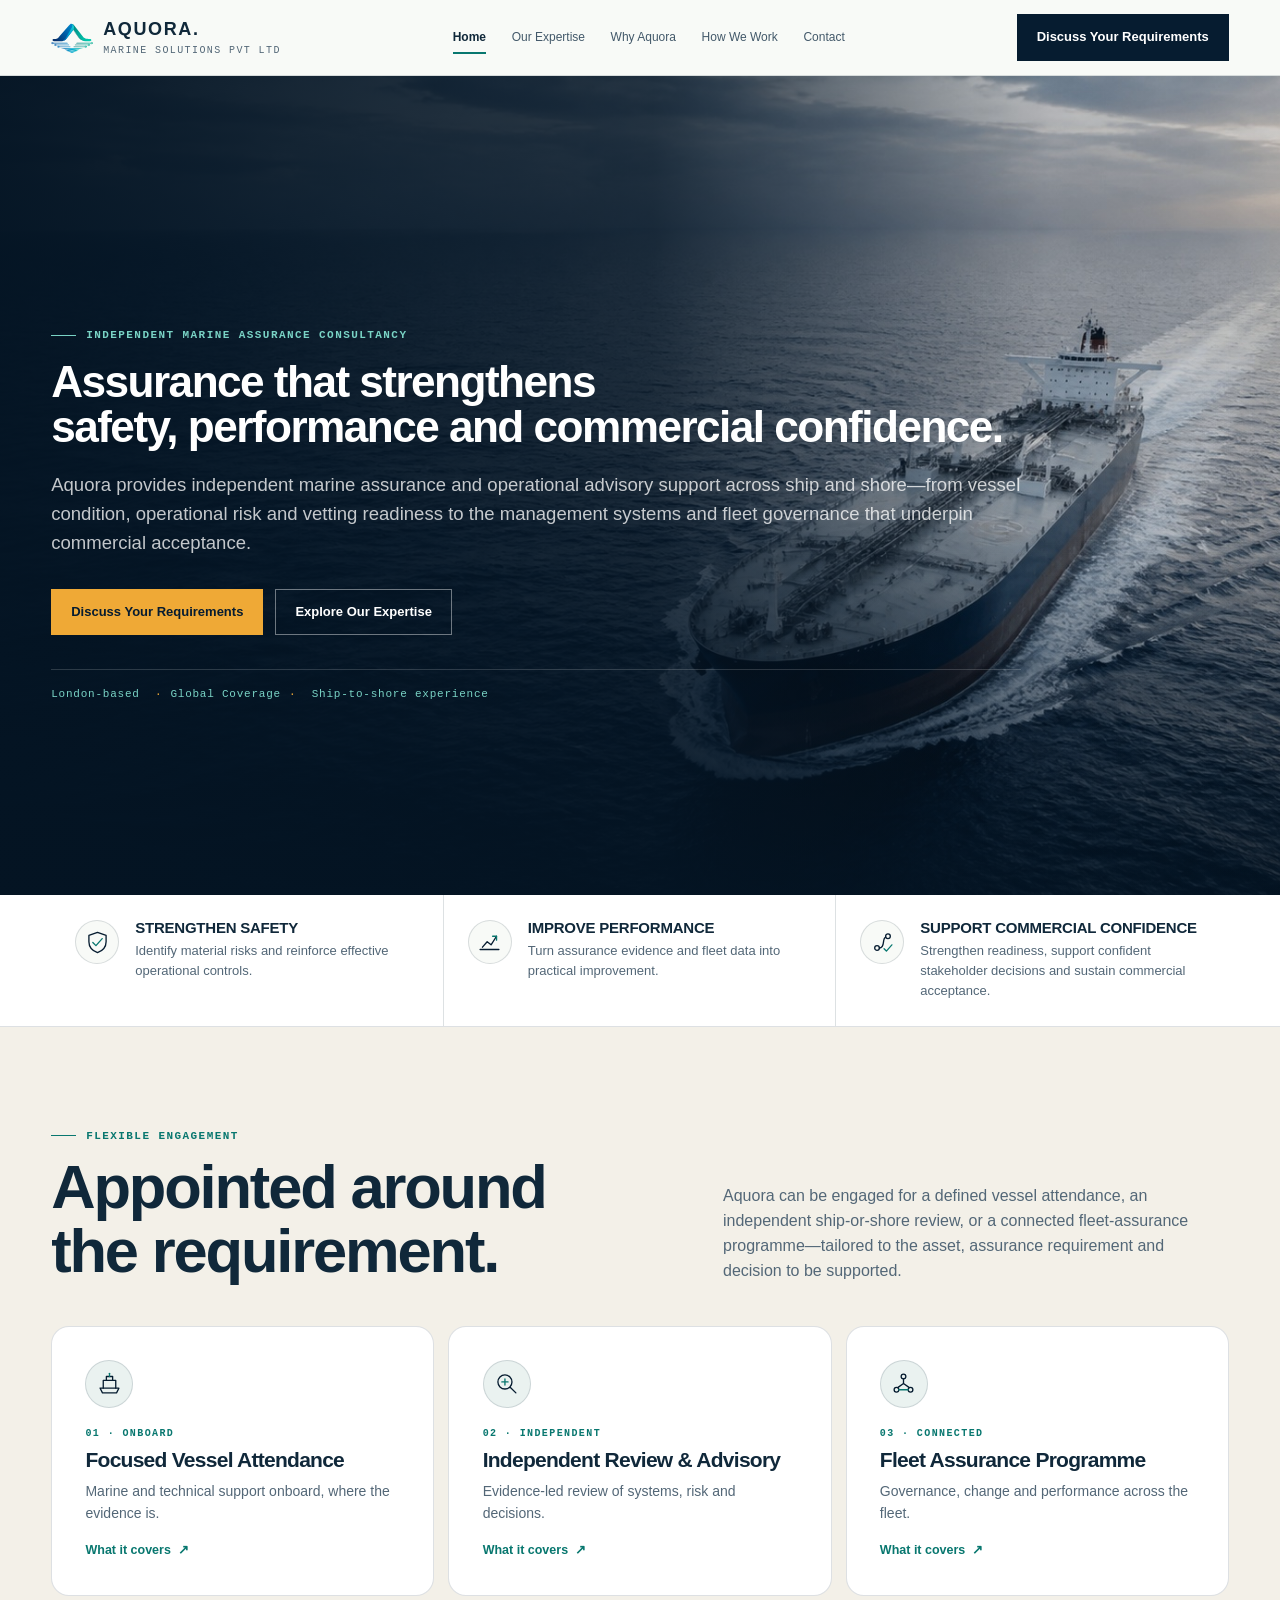
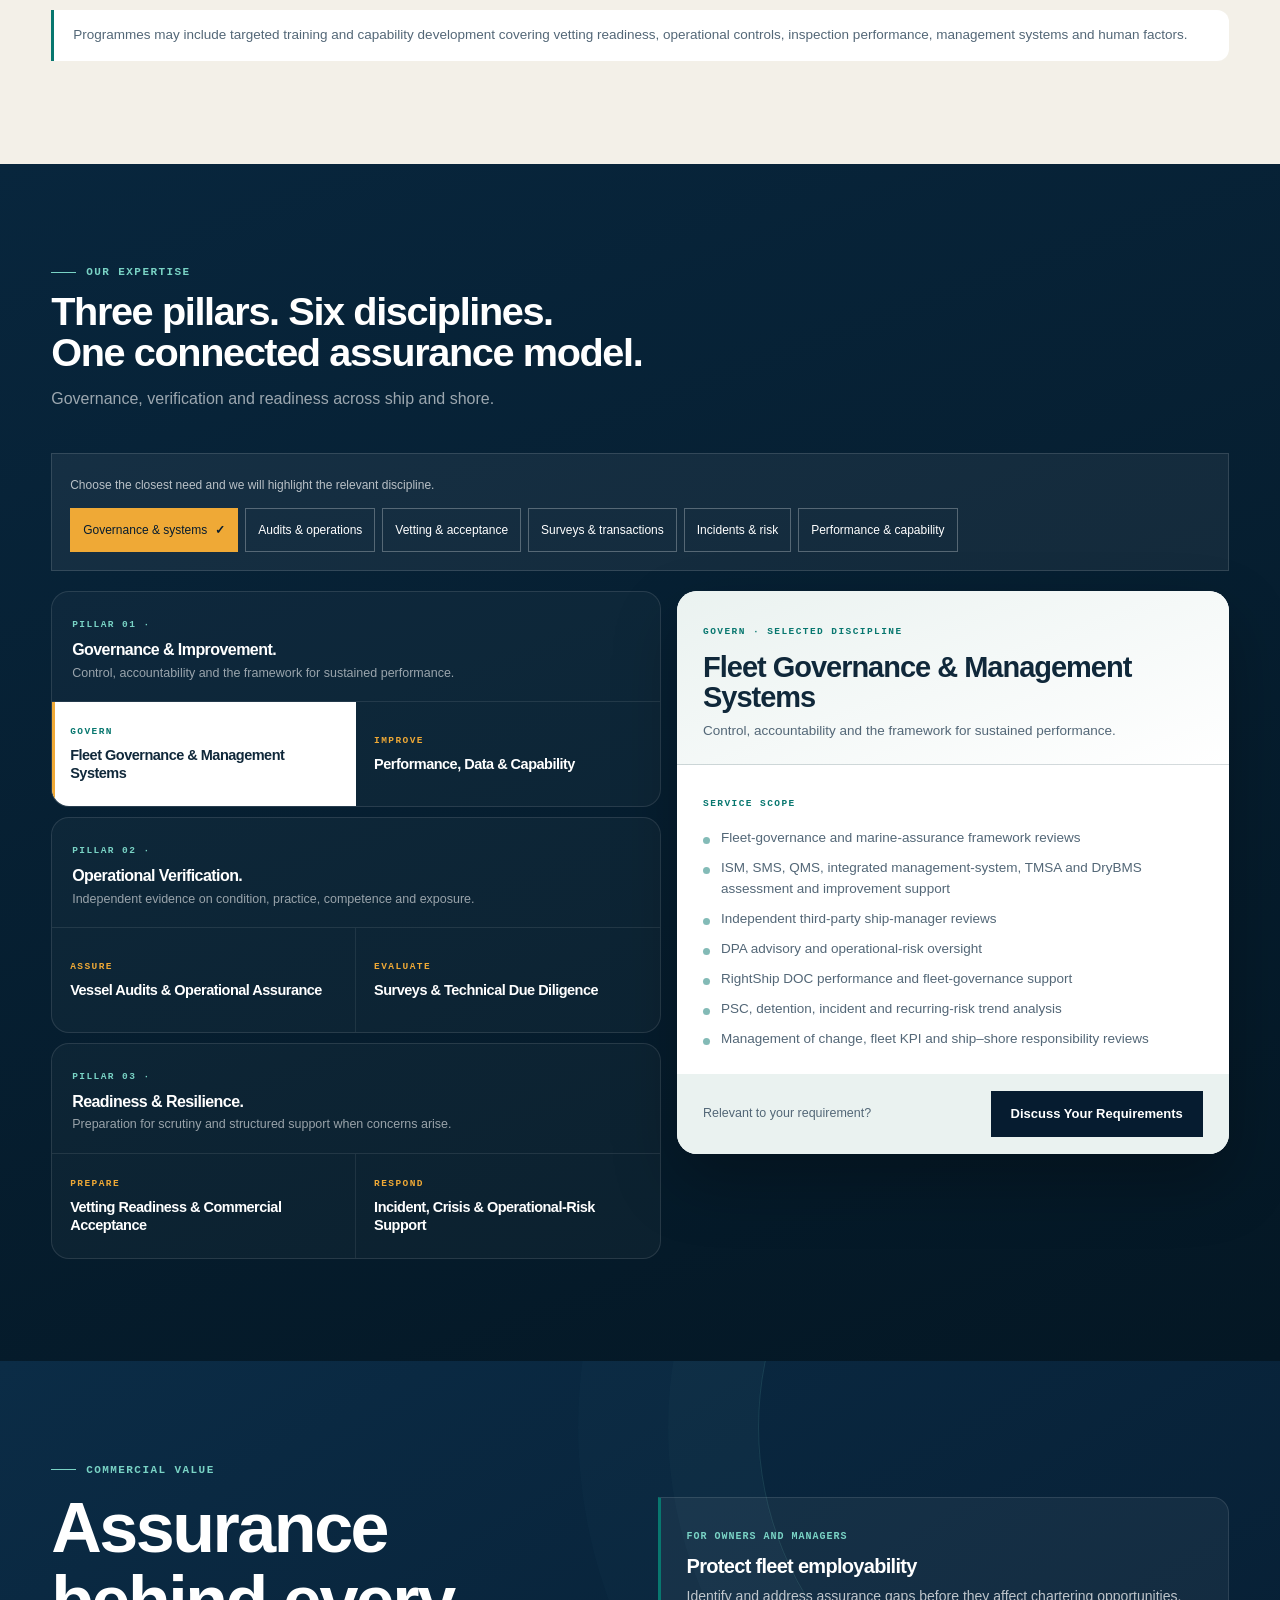
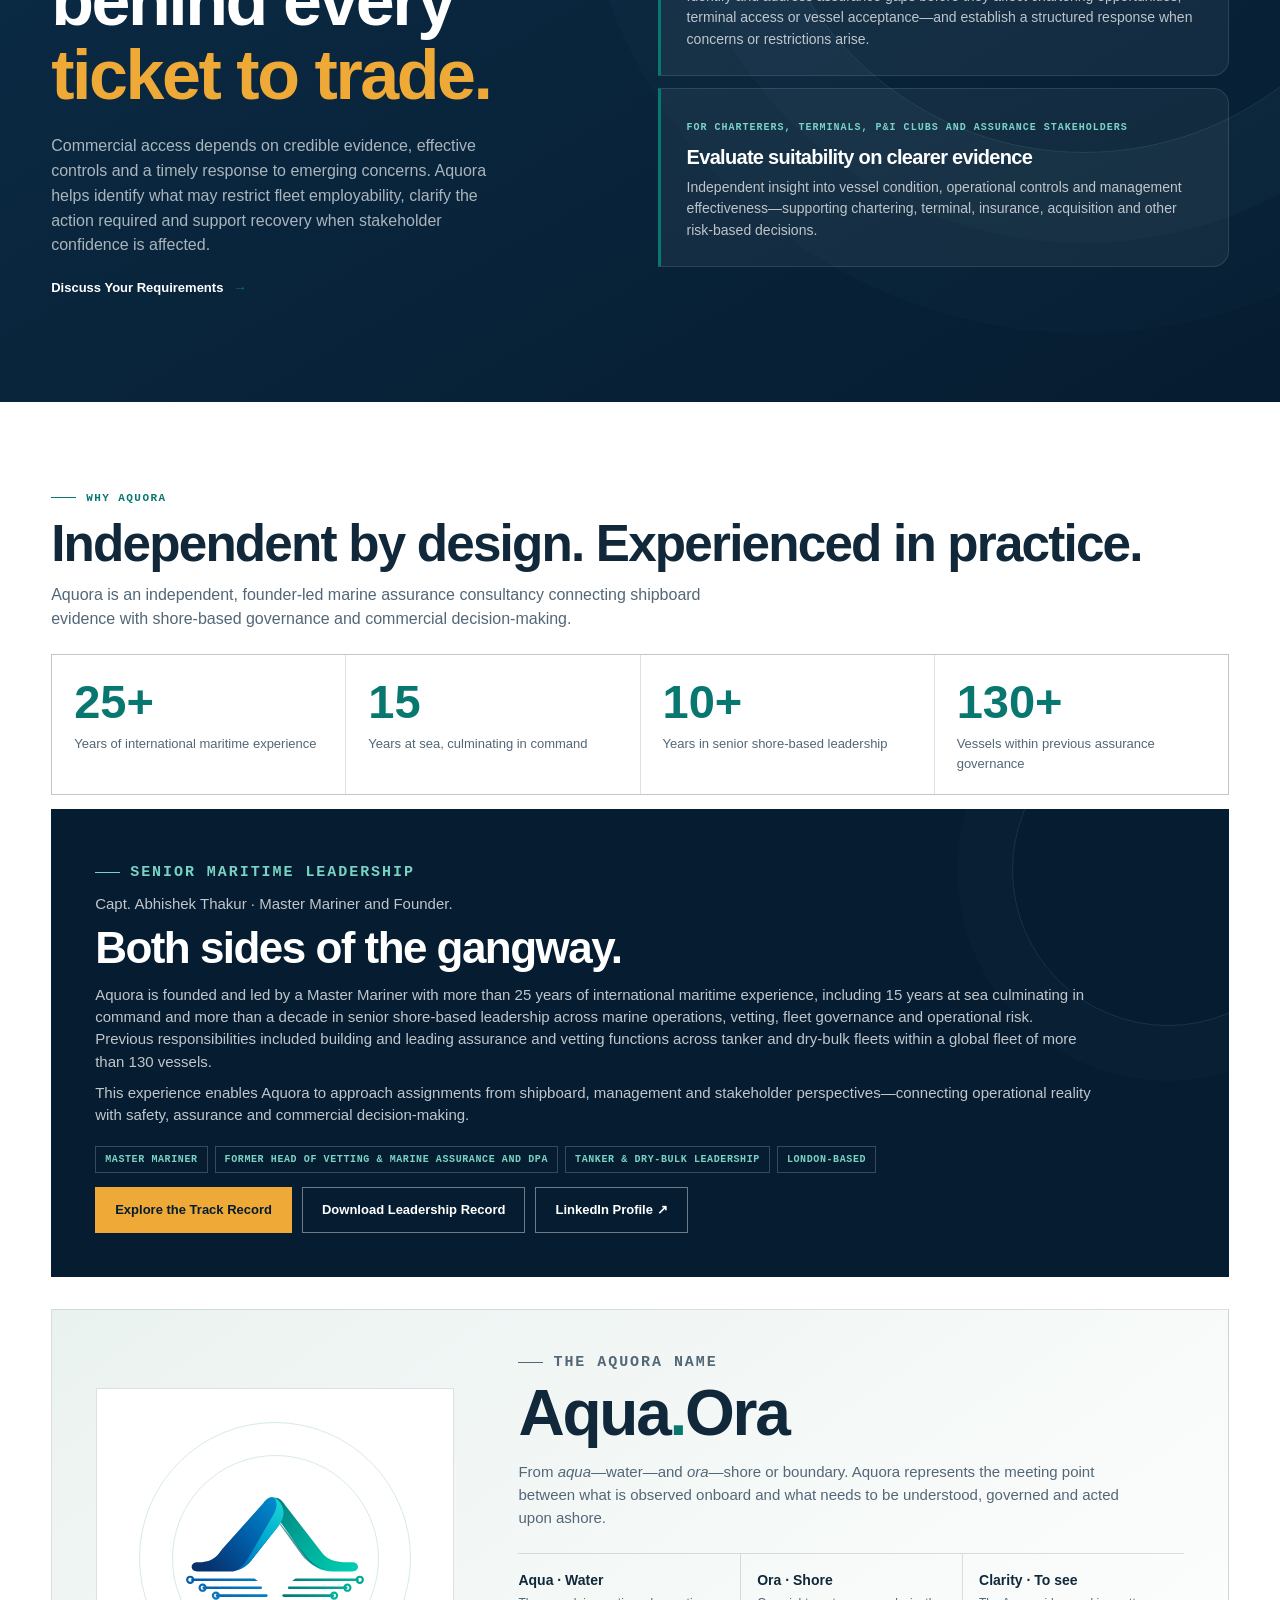
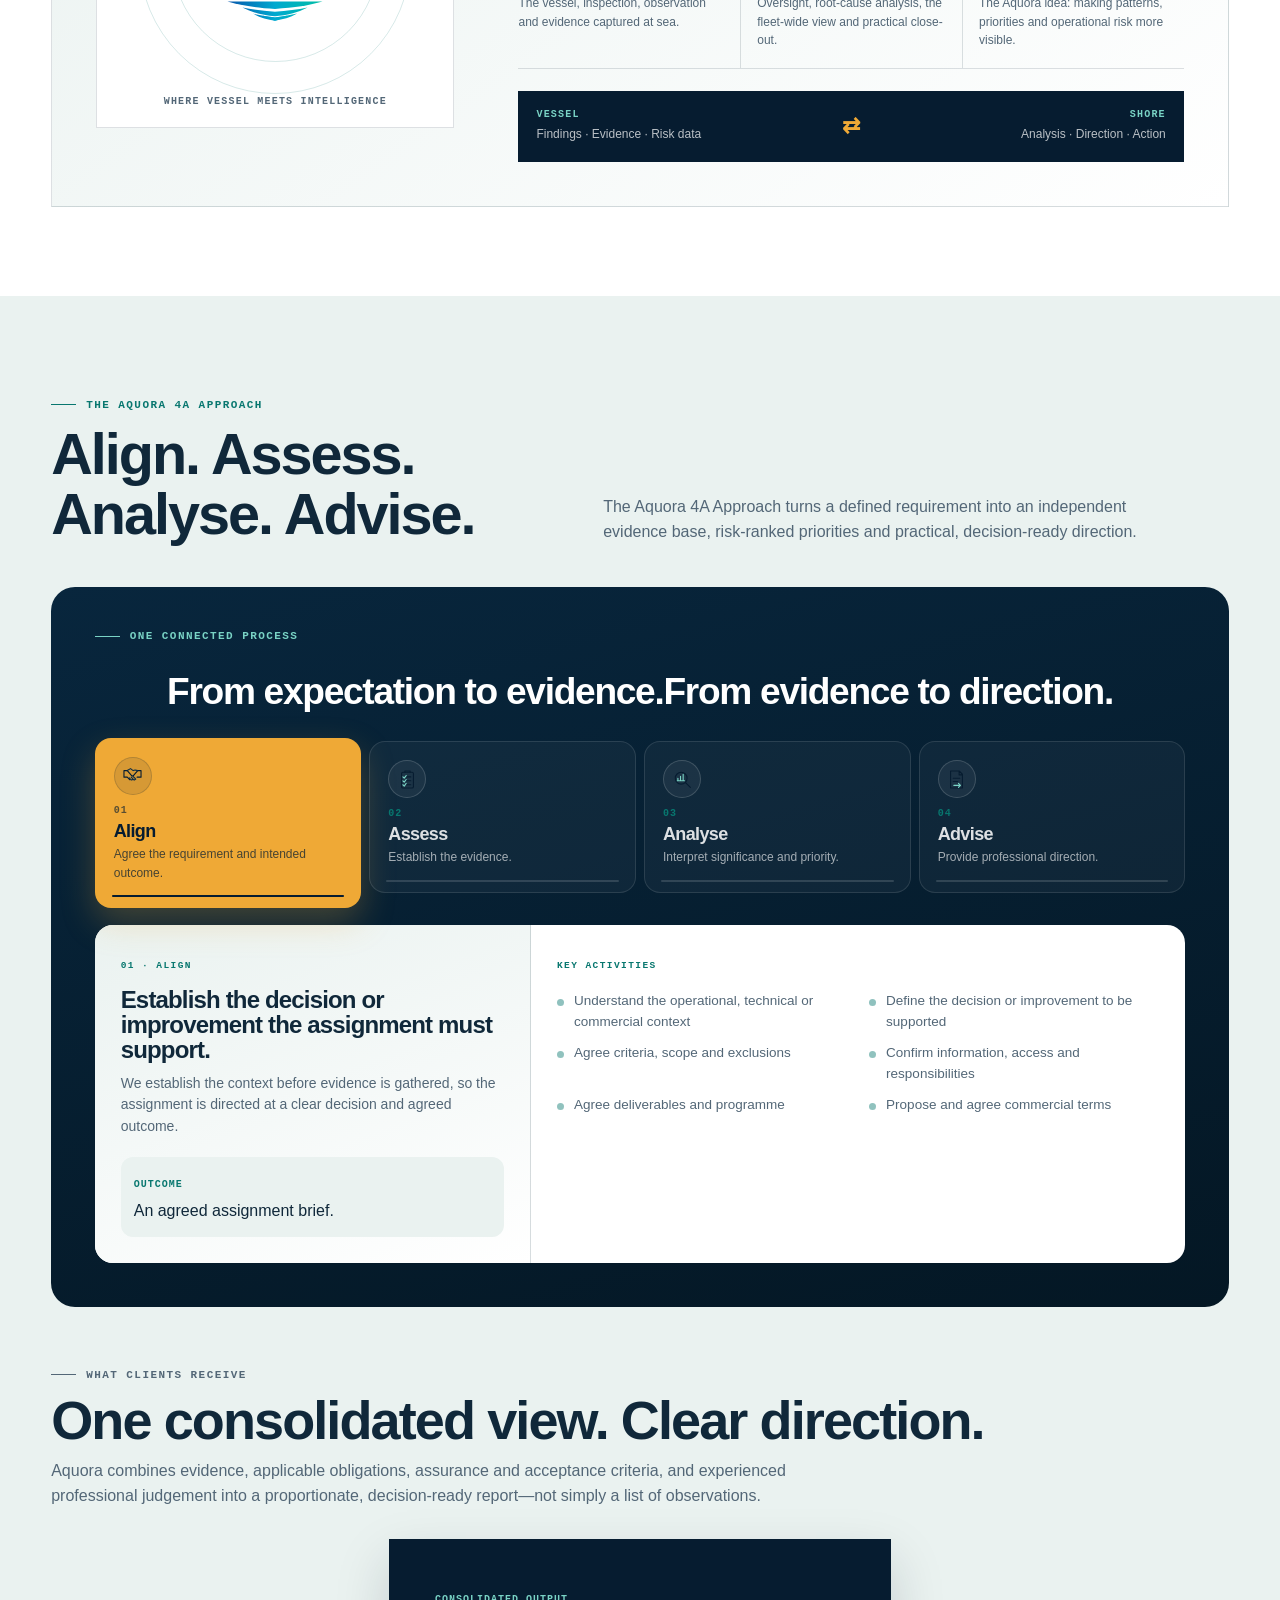
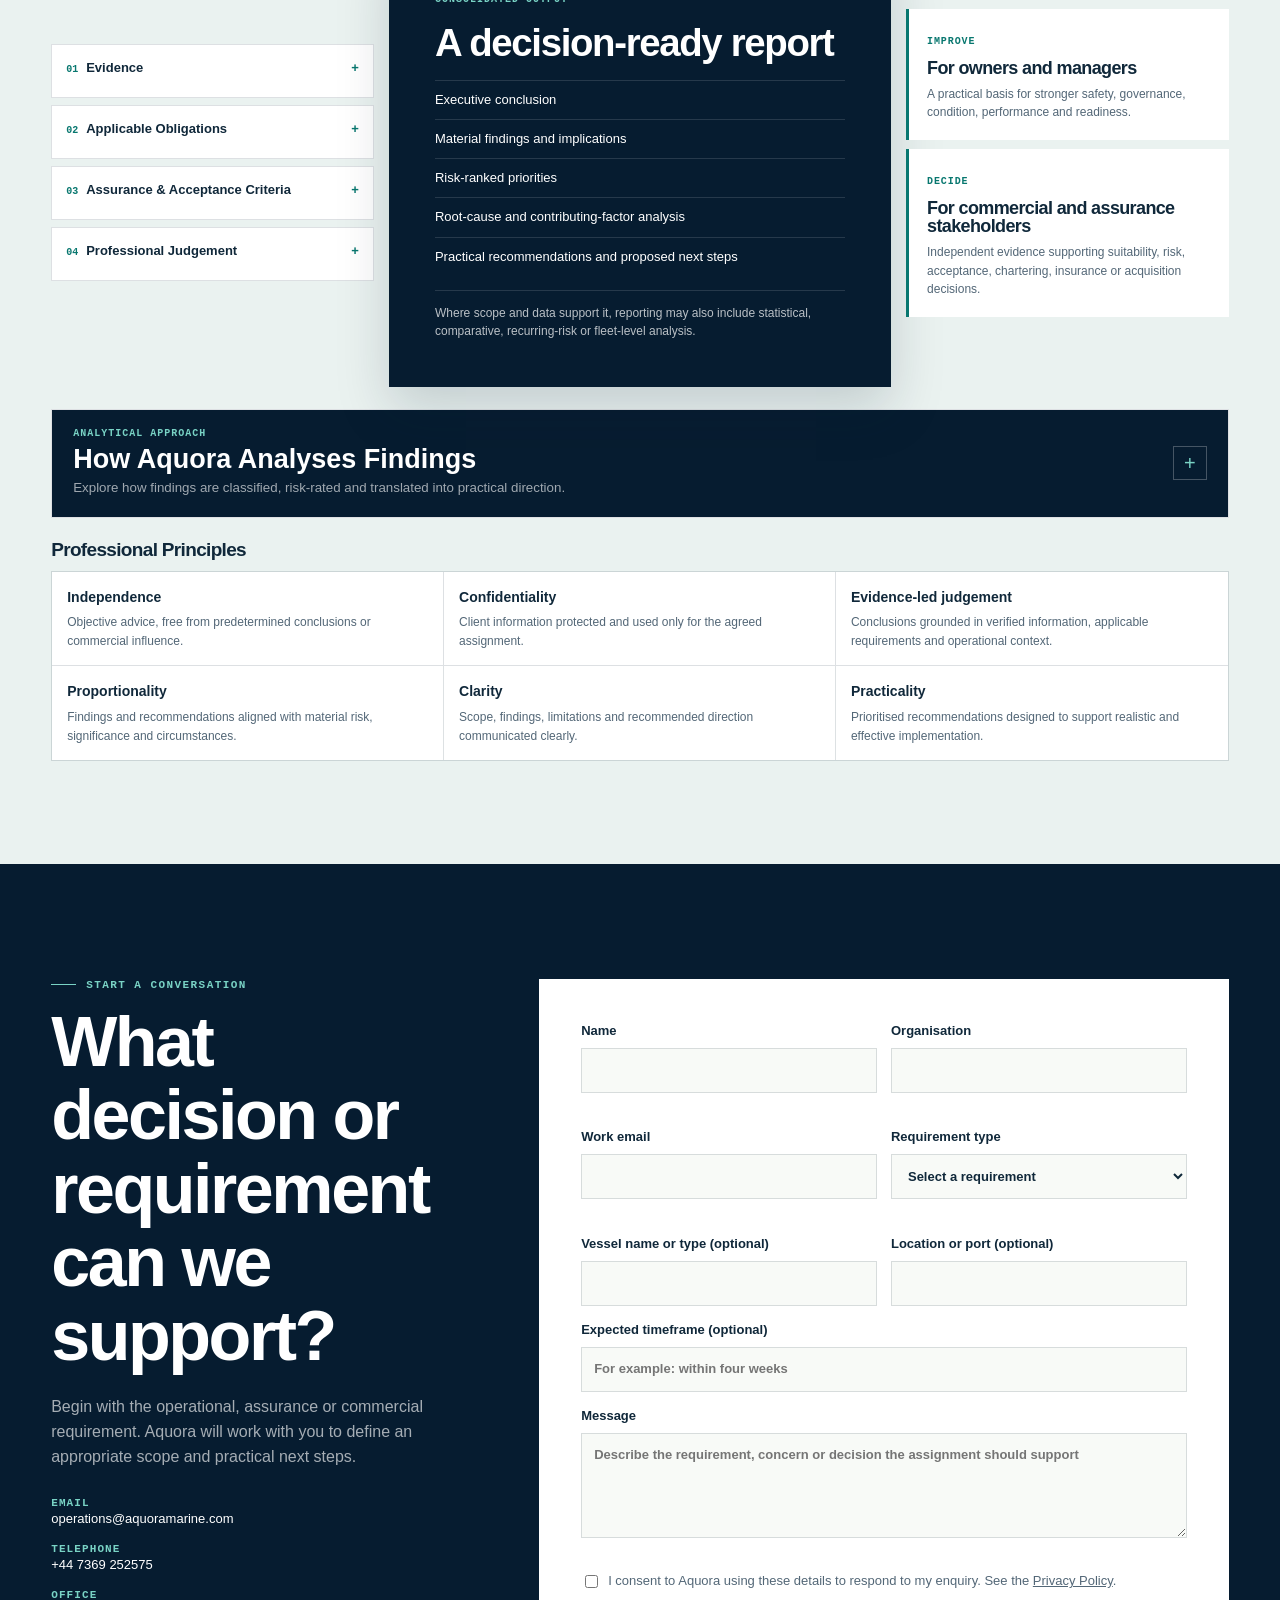
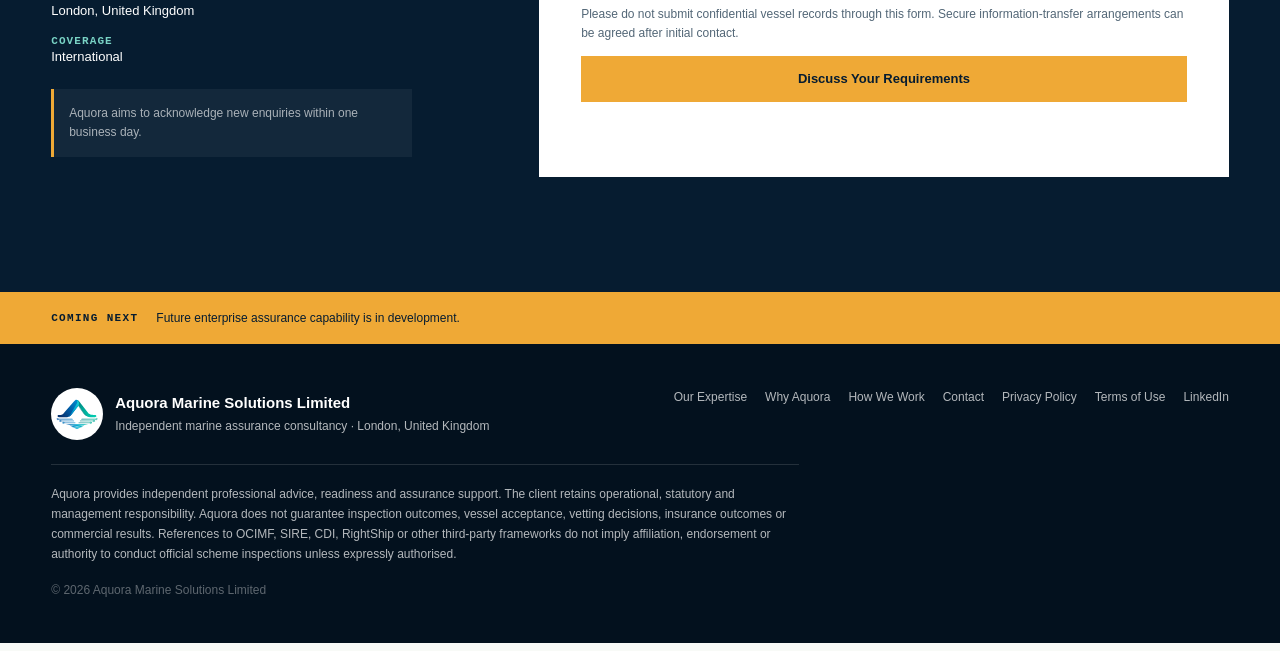
==== commit 27d8fb20: "resolved feedbacks" ====
--- a/index.html
+++ b/index.html
@@ -1,91 +1,91 @@
 <!doctype html>
 <html lang="en">
 <head>
-<meta charset="utf-8">
-<meta name="viewport" content="width=device-width,initial-scale=1">
-<link rel="icon" href="assets/aquora-option-1-mark.svg" type="image/svg+xml">
-<link rel="preload" as="image" href="assets/marine-hero.jpg" fetchpriority="high">
-<meta name="description" content="Independent advisory support across marine operations, HSSEQ, marine assurance, vetting and fleet governance.">
-<meta name="robots" content="noindex,follow,max-image-preview:large">
-<meta name="referrer" content="strict-origin-when-cross-origin">
-<title>Aquora Marine Solutions | Independent Marine Assurance Consultancy</title>
-<link rel="canonical" href="https://www.aquoramarine.com/">
-<meta property="og:type" content="website">
-<meta property="og:site_name" content="Aquora Marine Solutions">
-<meta property="og:title" content="Aquora Marine Solutions | Independent Marine Assurance Consultancy">
-<meta property="og:description" content="Assurance that strengthens safety, performance and commercial confidence.">
-<meta property="og:url" content="https://www.aquoramarine.com/">
-<meta property="og:image" content="https://www.aquoramarine.com/assets/aquora-social-share.jpg">
-<meta property="og:image:width" content="1200">
-<meta property="og:image:height" content="630">
-<meta property="og:image:alt" content="Commercial vessel underway at sea">
-<meta name="twitter:card" content="summary_large_image">
-<meta name="twitter:title" content="Aquora Marine Solutions | Independent Marine Assurance Consultancy">
-<meta name="twitter:description" content="Assurance that strengthens safety, performance and commercial confidence.">
-<meta name="twitter:image" content="https://www.aquoramarine.com/assets/aquora-social-share.jpg">
-<script type="application/ld+json">{"@context":"https://schema.org","@type":"ProfessionalService","name":"Aquora Marine Solutions Limited","description":"Independent marine assurance consultancy supporting safer operations, stronger performance and confident commercial decisions.","url":"https://www.aquoramarine.com/","email":"operations@aquoramarine.com","telephone":"+44 7369 252575","areaServed":"International","address":{"@type":"PostalAddress","addressLocality":"London","addressCountry":"GB"},"founder":{"@type":"Person","name":"Abhishek Thakur","jobTitle":"Master Mariner and Founder"}}</script>
-<style>
-:root{
-  --navy:#061c30;--navy-2:#0b2c46;--ink:#10283a;--soft:#536777;--paper:#f8faf7;
-  --ivory:#f3f0e8;--mist:#eaf2f0;--white:#fff;--teal:#08776f;--mint:#79d3c5;
-  --amber:#efa936;--red:#b84f43;--line:rgba(16,40,58,.14);--max:1280px;
-  --pad:clamp(20px,4vw,52px);--display:"Trebuchet MS","Segoe UI",Arial,sans-serif;
-  --body:"Segoe UI",Arial,sans-serif;--mono:"SFMono-Regular",Consolas,monospace
-}
-*{box-sizing:border-box}
-html{scroll-behavior:smooth;overflow-x:hidden}
-body{margin:0;background:var(--paper);color:var(--ink);font-family:var(--body);line-height:1.55;-webkit-font-smoothing:antialiased}
-body.menu-open{overflow:hidden}
-main>section{scroll-margin-top:76px}
-a{color:inherit;text-decoration:none}
-img{display:block;max-width:100%}
-button,input,select,textarea{font:inherit}
-h1,h2,h3,p{margin:0;overflow-wrap:break-word}
-h1,h2,h3{font-family:var(--display);line-height:1.05;letter-spacing:-.035em}
-ul{list-style:none;margin:0;padding:0}
-.wrap{width:min(100%,var(--max));margin-inline:auto;padding-inline:var(--pad)}
-.skip{position:fixed;z-index:300;top:-80px;left:14px;background:var(--amber);color:var(--navy);padding:11px 15px;font-weight:700}
-.skip:focus{top:14px}
-.eyebrow{display:flex;align-items:center;gap:10px;font:600 11px var(--mono);letter-spacing:.13em;text-transform:uppercase;color:var(--teal)}
-.eyebrow:before{content:"";width:25px;height:1px;background:currentColor}
-.eyebrow.light{color:var(--mint)}
-.section-heading{display:grid;grid-template-columns:minmax(0,.85fr) minmax(280px,1.15fr);gap:clamp(30px,7vw,100px);align-items:end;margin-bottom:42px}
-.section-heading h2{font-size:clamp(36px,4.8vw,62px);margin-top:13px;max-width:14ch}
-.section-heading>p,.section-heading>div>p:last-child{color:var(--soft);max-width:64ch}
-.text-link{display:inline-flex;align-items:center;gap:10px;margin-top:20px;font-weight:700;font-size:13px}
-.text-link:after{content:"→";color:var(--teal);transition:transform .2s}
-.text-link:hover:after{transform:translateX(5px)}
-.btn{min-height:46px;display:inline-flex;align-items:center;justify-content:center;gap:10px;padding:12px 19px;border:1px solid transparent;font-weight:700;font-size:13px;transition:transform .2s,background .2s}
-.btn:hover{transform:translateY(-2px)}
-.btn:focus-visible,.text-link:focus-visible,.menu-button:focus-visible,.discipline-button:focus-visible,.requirement-option:focus-visible,.stage-button:focus-visible,summary:focus-visible,input:focus-visible,select:focus-visible,textarea:focus-visible{outline:3px solid var(--amber);outline-offset:3px}
-.btn-amber{background:var(--amber);color:var(--navy)}
-.btn-outline{border-color:rgba(255,255,255,.42);color:#fff}
-.btn-navy{background:var(--navy);color:#fff}
-
-.site-header{position:sticky;top:0;z-index:100;height:76px;background:rgba(248,250,247,.95);backdrop-filter:blur(14px);border-bottom:1px solid var(--line)}
-.nav{height:100%;display:flex;align-items:center;justify-content:space-between;gap:25px}
-.brand{display:flex;align-items:center;gap:10px;flex:none}
-.brand img{width:42px;height:42px}
-.brand-copy{display:grid;line-height:1}
-.brand-copy b{font:700 18px var(--display);letter-spacing:.09em}
-.brand-copy small{margin-top:5px;font:500 10px var(--mono);letter-spacing:.14em;text-transform:uppercase;color:var(--soft)}
-.desktop-nav{display:flex;align-items:center;gap:clamp(14px,2vw,26px);font-size:12px;color:#43596a}
-.desktop-nav a{position:relative;padding-block:10px}
-.desktop-nav a:hover,.desktop-nav a.active,.desktop-nav a[aria-current="page"]{color:var(--ink)}
-.desktop-nav a.active,.desktop-nav a[aria-current="page"]{font-weight:700}
-.desktop-nav a.active:after,.desktop-nav a[aria-current="page"]:after{content:"";position:absolute;left:0;right:0;bottom:3px;height:2px;background:var(--teal)}
-.header-cta{white-space:nowrap}
-.menu-button{display:none;min-width:48px;min-height:48px;border:1px solid var(--line);background:transparent;color:var(--ink);font-weight:700;cursor:pointer}
-.mobile-nav{display:none}
-.mobile-nav.open{display:grid;position:fixed;inset:76px 0 auto;background:var(--paper);padding:20px var(--pad) 28px;border-bottom:1px solid var(--line);box-shadow:0 20px 35px rgba(6,28,48,.12)}
-.mobile-nav a{min-height:48px;display:flex;align-items:center;border-bottom:1px solid var(--line);font-weight:600}
-.mobile-nav .btn{margin-top:16px;border-bottom:0}
+  <meta charset="utf-8">
+  <meta name="viewport" content="width=device-width,initial-scale=1">
+  <link rel="icon" href="assets/aquora-option-1-mark.svg" type="image/svg+xml">
+  <link rel="preload" as="image" href="assets/marine-hero.jpg" fetchpriority="high">
+  <meta name="description" content="Independent advisory support across marine operations, HSSEQ, marine assurance, vetting and fleet governance.">
+  <meta name="robots" content="noindex,follow,max-image-preview:large">
+  <meta name="referrer" content="strict-origin-when-cross-origin">
+  <title>Aquora Marine Solutions | Independent Marine Assurance Consultancy</title>
+  <link rel="canonical" href="https://www.aquoramarine.com/">
+  <meta property="og:type" content="website">
+  <meta property="og:site_name" content="Aquora Marine Solutions">
+  <meta property="og:title" content="Aquora Marine Solutions | Independent Marine Assurance Consultancy">
+  <meta property="og:description" content="Assurance that strengthens safety, performance and commercial confidence.">
+  <meta property="og:url" content="https://www.aquoramarine.com/">
+  <meta property="og:image" content="https://www.aquoramarine.com/assets/aquora-social-share.jpg">
+  <meta property="og:image:width" content="1200">
+  <meta property="og:image:height" content="630">
+  <meta property="og:image:alt" content="Commercial vessel underway at sea">
+  <meta name="twitter:card" content="summary_large_image">
+  <meta name="twitter:title" content="Aquora Marine Solutions | Independent Marine Assurance Consultancy">
+  <meta name="twitter:description" content="Assurance that strengthens safety, performance and commercial confidence.">
+  <meta name="twitter:image" content="https://www.aquoramarine.com/assets/aquora-social-share.jpg">
+  <script type="application/ld+json">{"@context":"https://schema.org","@type":"ProfessionalService","name":"Aquora Marine Solutions Limited","description":"Independent marine assurance consultancy supporting safer operations, stronger performance and confident commercial decisions.","url":"https://www.aquoramarine.com/","email":"operations@aquoramarine.com","telephone":"+44 7369 252575","areaServed":"International","address":{"@type":"PostalAddress","addressLocality":"London","addressCountry":"GB"},"founder":{"@type":"Person","name":"Abhishek Thakur","jobTitle":"Master Mariner and Founder"}}</script>
+  <style>
+    :root{
+      --navy:#061c30;--navy-2:#0b2c46;--ink:#10283a;--soft:#536777;--paper:#f8faf7;
+      --ivory:#f3f0e8;--mist:#eaf2f0;--white:#fff;--teal:#08776f;--mint:#79d3c5;
+      --amber:#efa936;--red:#b84f43;--line:rgba(16,40,58,.14);--max:1280px;
+      --pad:clamp(20px,4vw,52px);--display:"Trebuchet MS","Segoe UI",Arial,sans-serif;
+      --body:"Segoe UI",Arial,sans-serif;--mono:"SFMono-Regular",Consolas,monospace
+    }
+    *{box-sizing:border-box}
+    html{scroll-behavior:smooth;overflow-x:hidden}
+    body{margin:0;background:var(--paper);color:var(--ink);font-family:var(--body);line-height:1.55;-webkit-font-smoothing:antialiased}
+    body.menu-open{overflow:hidden}
+    main>section{scroll-margin-top:76px}
+    a{color:inherit;text-decoration:none}
+    img{display:block;max-width:100%}
+    button,input,select,textarea{font:inherit}
+    h1,h2,h3,p{margin:0;overflow-wrap:break-word}
+    h1,h2,h3{font-family:var(--display);line-height:1.05;letter-spacing:-.035em}
+    ul{list-style:none;margin:0;padding:0}
+    .wrap{width:min(100%,var(--max));margin-inline:auto;padding-inline:var(--pad)}
+    .skip{position:fixed;z-index:300;top:-80px;left:14px;background:var(--amber);color:var(--navy);padding:11px 15px;font-weight:700}
+    .skip:focus{top:14px}
+    .eyebrow{display:flex;align-items:center;gap:10px;font:600 11px var(--mono);letter-spacing:.13em;text-transform:uppercase;color:var(--teal)}
+    .eyebrow:before{content:"";width:25px;height:1px;background:currentColor}
+    .eyebrow.light{color:var(--mint)}
+    .section-heading{display:grid;grid-template-columns:minmax(0,.85fr) minmax(280px,1.15fr);gap:clamp(30px,7vw,100px);align-items:end;margin-bottom:42px}
+    .section-heading h2{font-size:clamp(36px,4.8vw,62px);margin-top:13px;max-width:14ch}
+    .section-heading>p,.section-heading>div>p:last-child{color:var(--soft);max-width:64ch}
+    .text-link{display:inline-flex;align-items:center;gap:10px;margin-top:20px;font-weight:700;font-size:13px}
+    .text-link:after{content:"→";color:var(--teal);transition:transform .2s}
+    .text-link:hover:after{transform:translateX(5px)}
+    .btn{min-height:46px;display:inline-flex;align-items:center;justify-content:center;gap:10px;padding:12px 19px;border:1px solid transparent;font-weight:700;font-size:13px;transition:transform .2s,background .2s}
+    .btn:hover{transform:translateY(-2px)}
+    .btn:focus-visible,.text-link:focus-visible,.menu-button:focus-visible,.discipline-button:focus-visible,.requirement-option:focus-visible,.stage-button:focus-visible,summary:focus-visible,input:focus-visible,select:focus-visible,textarea:focus-visible{outline:3px solid var(--amber);outline-offset:3px}
+    .btn-amber{background:var(--amber);color:var(--navy)}
+    .btn-outline{border-color:rgba(255,255,255,.42);color:#fff}
+    .btn-navy{background:var(--navy);color:#fff}
+
+    .site-header{position:sticky;top:0;z-index:100;height:76px;background:rgba(248,250,247,.95);backdrop-filter:blur(14px);border-bottom:1px solid var(--line)}
+    .nav{height:100%;display:flex;align-items:center;justify-content:space-between;gap:25px}
+    .brand{display:flex;align-items:center;gap:10px;flex:none}
+    .brand img{width:42px;height:42px}
+    .brand-copy{display:grid;line-height:1}
+    .brand-copy b{font:700 18px var(--display);letter-spacing:.09em}
+    .brand-copy small{margin-top:5px;font:500 10px var(--mono);letter-spacing:.14em;text-transform:uppercase;color:var(--soft)}
+    .desktop-nav{display:flex;align-items:center;gap:clamp(14px,2vw,26px);font-size:12px;color:#43596a}
+    .desktop-nav a{position:relative;padding-block:10px}
+    .desktop-nav a:hover,.desktop-nav a.active,.desktop-nav a[aria-current="page"]{color:var(--ink)}
+    .desktop-nav a.active,.desktop-nav a[aria-current="page"]{font-weight:700}
+    .desktop-nav a.active:after,.desktop-nav a[aria-current="page"]:after{content:"";position:absolute;left:0;right:0;bottom:3px;height:2px;background:var(--teal)}
+    .header-cta{white-space:nowrap}
+    .menu-button{display:none;min-width:48px;min-height:48px;border:1px solid var(--line);background:transparent;color:var(--ink);font-weight:700;cursor:pointer}
+    .mobile-nav{display:none}
+    .mobile-nav.open{display:grid;position:fixed;inset:76px 0 auto;background:var(--paper);padding:20px var(--pad) 28px;border-bottom:1px solid var(--line);box-shadow:0 20px 35px rgba(6,28,48,.12)}
+    .mobile-nav a{min-height:48px;display:flex;align-items:center;border-bottom:1px solid var(--line);font-weight:600}
+    .mobile-nav .btn{margin-top:16px;border-bottom:0}
 
 .hero{color:#fff;overflow:hidden;position:relative;background:linear-gradient(90deg,rgba(4,20,35,.97),rgba(4,20,35,.78) 51%,rgba(4,20,35,.15) 82%),linear-gradient(0deg,rgba(4,20,35,.82),transparent 48%),url('assets/marine-hero.jpg') center/cover no-repeat}
-.hero:before{content:"";position:absolute;inset:0;background-image:linear-gradient(rgba(255,255,255,.045) 1px,transparent 1px),linear-gradient(90deg,rgba(255,255,255,.045) 1px,transparent 1px);background-size:72px 72px;mask-image:linear-gradient(90deg,#000,transparent 66%);pointer-events:none}
+.hero:before{content:"";position:absolute;inset:0;background-size:72px 72px;pointer-events:none}
 .hero-grid{width:min(100%,var(--max));min-height:min(820px,calc(100svh - 76px));display:flex;align-items:center;margin-inline:auto;padding-inline:var(--pad)}
 .hero-copy{min-width:0;max-width:1120px;padding:clamp(76px,9vw,126px) 0 58px;position:relative;z-index:2}
-.hero-copy:after{content:"";position:absolute;z-index:-1;right:-180px;bottom:-210px;width:480px;height:480px;border:1px solid rgba(121,211,197,.12);border-radius:50%;box-shadow:0 0 0 70px rgba(121,211,197,.03),0 0 0 140px rgba(121,211,197,.025)}
+.hero-copy:after{content:"";position:absolute;z-index:-1;right:-180px;bottom:-210px;width:480px;height:480px;border-radius:50%;}
 .hero h1{font-size:clamp(40px,3.45vw,50px);max-width:none;margin:18px 0 22px;line-height:1.02}
 .hero h1 span{display:block}
 .hero-lead{font-size:clamp(16px,1.45vw,19px);color:rgba(255,255,255,.76);max-width:94ch}
@@ -93,421 +93,421 @@
 .credibility-line{margin-top:34px;padding-top:18px;border-top:1px solid rgba(255,255,255,.16);font:500 11px var(--mono);letter-spacing:.07em;color:var(--mint)}
 .credibility-line span{color:var(--amber);margin:0 8px}
 
-.outcome-strip{position:relative;z-index:4;margin-top:-1px;background:#fff;border-bottom:1px solid var(--line)}
-.outcomes{display:grid;grid-template-columns:repeat(3,1fr)}
-.outcome{display:grid;grid-template-columns:46px 1fr;gap:14px;padding:25px 24px;border-right:1px solid var(--line)}
-.outcome:last-child{border-right:0}
-.icon{width:44px;height:44px;display:grid;place-items:center;border:1px solid var(--line);border-radius:50%;color:var(--navy);background:var(--paper)}
-.icon svg{width:25px;height:25px}
-.icon .accent{stroke:var(--teal)}
-.outcome h2{font-size:15px;letter-spacing:-.015em;text-transform:uppercase}
-.outcome p{margin-top:5px;color:var(--soft);font-size:13px}
-
-.expertise{padding:clamp(82px,9vw,122px) 0;background:linear-gradient(145deg,#071f34,#031522);color:#fff;overflow:hidden}
-.expertise .section-heading h2{max-width:18ch}
-.expertise .section-heading>p{color:rgba(255,255,255,.64)}
-.requirement-finder{margin-bottom:20px;padding:18px;background:rgba(255,255,255,.055);border:1px solid rgba(255,255,255,.13)}
-.requirement-finder h3{font-size:15px}
-.requirement-finder p{margin-top:4px;font-size:12px;color:rgba(255,255,255,.7)}
-.requirement-options{display:flex;flex-wrap:wrap;gap:7px;margin-top:13px}
-.requirement-option{min-height:44px;border:1px solid rgba(255,255,255,.28);background:transparent;color:#fff;padding:9px 12px;font-size:12px;cursor:pointer;position:relative}
-.requirement-option:hover,.requirement-option.active{background:var(--amber);border-color:var(--amber);color:var(--navy)}
-.requirement-option.active:after{content:"✓";margin-left:8px;font-weight:800}
-.expertise-layout{display:grid;grid-template-columns:1.08fr .92fr;gap:18px;align-items:start}
-.pillar-stack{display:grid;gap:9px}
-.expertise-pillar{display:grid;grid-template-columns:.44fr 1fr;border:1px solid rgba(255,255,255,.13);background:rgba(255,255,255,.035)}
-.expertise-pillar-head{padding:19px;border-right:1px solid rgba(255,255,255,.12)}
-.expertise-pillar-head span{font:600 10px var(--mono);letter-spacing:.1em;text-transform:uppercase;color:var(--mint)}
-.expertise-pillar-head h3{font-size:17px;margin:8px 0}
-.expertise-pillar-head p{font-size:12px;color:rgba(255,255,255,.7)}
-.discipline-list{display:grid;grid-template-columns:1fr 1fr;min-width:0}
-.discipline-item{min-width:0}
-.discipline-button{width:100%;height:100%;min-height:130px;padding:18px;border:0;border-right:1px solid rgba(255,255,255,.1);background:transparent;color:#fff;text-align:left;cursor:pointer}
-.discipline-item:last-child .discipline-button{border-right:0}
-.discipline-button span{font:600 10px var(--mono);letter-spacing:.1em;text-transform:uppercase;color:var(--amber)}
-.discipline-button h3{font-size:15px;margin-top:9px}
-.discipline-button:hover,.discipline-item.active .discipline-button{background:#fff;color:var(--ink)}
-.discipline-item.active .discipline-button{box-shadow:inset 4px 0 0 var(--amber)}
-.discipline-item.active .discipline-button h3:after{content:"  ✓";color:var(--teal);font-size:.8em}
-.discipline-item.active .discipline-button span{color:var(--teal)}
-.detail-host{position:sticky;top:94px}
-.service-detail{background:#fff;color:var(--ink);min-height:540px;display:grid;grid-template-rows:auto 1fr auto;box-shadow:0 24px 60px rgba(0,0,0,.18)}
-.service-detail-head{position:relative;padding:27px 90px 22px 27px;border-bottom:1px solid var(--line)}
-.service-detail-head>span{font:600 10px var(--mono);letter-spacing:.1em;text-transform:uppercase;color:var(--teal)}
-.service-detail-head h3{font-size:clamp(24px,3vw,34px);margin:10px 0}
-.service-detail-head p{font-size:14px;color:var(--soft)}
-.detail-symbol{position:absolute;right:22px;top:22px;width:55px;height:55px;padding:7px;border:1px solid var(--line);border-radius:50%;background:var(--paper)}
-.service-detail-body{padding:25px 27px}
-.service-detail-body>span{font:600 10px var(--mono);letter-spacing:.1em;text-transform:uppercase;color:var(--teal)}
-.service-scope{display:grid;gap:9px;margin-top:15px}
-.service-scope li{position:relative;padding-left:17px;font-size:13px;color:var(--soft)}
-.service-scope li:before{content:"—";position:absolute;left:0;color:var(--teal)}
-.scheme-note{margin-top:18px;padding:12px 14px;border-left:3px solid var(--amber);background:var(--mist);font-size:12px;color:var(--soft)}
-.service-detail-action{display:flex;align-items:center;justify-content:space-between;gap:16px;padding:18px 27px;background:var(--mist)}
-.service-detail-action p{font-size:12px;color:var(--soft)}
-.no-js-scopes{display:block;margin-top:20px}
-.no-js-scopes details{background:#fff;color:var(--ink);border-bottom:1px solid var(--line)}
-.no-js-scopes summary{min-height:48px;padding:14px 17px;cursor:pointer;font-weight:700}
-.no-js-scopes ul{padding:0 17px 17px;display:grid;gap:7px}
-.no-js-scopes li{font-size:13px;color:var(--soft)}
-.no-js-scopes li:before{content:"— ";color:var(--teal)}
-html:not(.js-ready) .expertise-layout,html:not(.js-ready) .requirement-finder{display:none}
-html.js-ready .no-js-scopes{display:none}
-
-.ticket{position:relative;background:var(--navy-2);color:#fff;padding:clamp(76px,9vw,120px) 0;overflow:hidden}
-.ticket:before{content:"";position:absolute;right:-130px;top:-260px;width:650px;height:650px;border:1px solid rgba(121,211,197,.14);border-radius:50%;box-shadow:0 0 0 90px rgba(121,211,197,.025),0 0 0 180px rgba(121,211,197,.02)}
-.ticket-grid{position:relative;display:grid;grid-template-columns:.9fr 1.1fr;gap:clamp(45px,8vw,110px);align-items:center}
-.ticket h2{font-size:clamp(45px,6.5vw,82px);max-width:11ch;margin:16px 0 24px}
-.ticket h2 em{font-style:normal;color:var(--amber)}
-.ticket-copy>p{max-width:58ch;color:rgba(255,255,255,.66)}
-.audiences{display:grid;gap:12px}
-.audience{padding:25px;background:rgba(255,255,255,.055);border:1px solid rgba(255,255,255,.14);border-left:3px solid var(--teal)}
-.audience span{font:600 10px var(--mono);letter-spacing:.1em;text-transform:uppercase;color:var(--mint)}
-.audience h3{font-size:22px;margin:9px 0}
-.audience p{font-size:14px;color:rgba(255,255,255,.72)}
-
-.engagement{padding:clamp(82px,9vw,118px) 0;background:var(--ivory)}
-.engagement .section-heading{grid-template-columns:1fr;gap:18px;align-items:start}
-.engagement .section-heading>p{max-width:82ch}
-.engagement .section-heading h2{max-width:none;white-space:nowrap;font-size:clamp(34px,4vw,54px)}
-.engagement-grid{display:grid;grid-template-columns:repeat(3,1fr);border:1px solid var(--line);background:#fff}
-.engagement-card{padding:clamp(23px,3vw,34px);border-right:1px solid var(--line);position:relative}
-.engagement-card:last-child{border-right:0}
-.engagement-card .icon{width:50px;height:50px;margin-bottom:24px;background:var(--mist)}
-.engagement-card span{font:600 10px var(--mono);letter-spacing:.1em;text-transform:uppercase;color:var(--teal)}
-.engagement-card h3{font-size:22px;margin:9px 0 13px}
-.engagement-card p{font-size:14px;color:var(--soft)}
-.engagement-note{margin-top:14px;padding:16px 19px;border-left:3px solid var(--teal);background:#fff;color:var(--soft);font-size:14px}
-
-.why{padding:clamp(64px,7vw,92px) 0;background:#fff}
-.why .section-heading{grid-template-columns:1fr;gap:12px;margin-bottom:22px}
-.why .section-heading h2{max-width:none;font-size:clamp(34px,4vw,54px);white-space:nowrap}
-.why .section-heading>p{max-width:76ch}
-.metrics{display:grid;grid-template-columns:repeat(4,1fr);border:1px solid var(--line);background:var(--line);gap:1px}
-.metric{padding:19px 22px;background:#fff}
-.metric strong{display:block;font:700 clamp(31px,4vw,47px) var(--display);color:var(--teal)}
-.metric span{display:block;margin-top:5px;font-size:13px;color:var(--soft)}
-.leadership-panel{margin-top:14px;padding:clamp(27px,4vw,44px);background:var(--navy);color:#fff;position:relative;overflow:hidden}
-.leadership-panel:after{content:"";position:absolute;right:-95px;top:-95px;width:310px;height:310px;border:1px solid rgba(121,211,197,.13);border-radius:50%;box-shadow:0 0 0 55px rgba(121,211,197,.025)}
-.leadership-content{position:relative;z-index:1;max-width:112ch}
-.leadership-content h3{font-size:clamp(29px,3.5vw,44px);margin:10px 0 13px}
-.leadership-content p{color:rgba(255,255,255,.75);margin-top:9px;font-size:15px;line-height:1.48}
-.leadership-tags{display:flex;flex-wrap:wrap;gap:7px;margin-top:20px}
-.leadership-tags span{padding:7px 9px;border:1px solid rgba(255,255,255,.2);font:600 10px var(--mono);letter-spacing:.06em;text-transform:uppercase;color:var(--mint)}
-.why-actions{display:flex;flex-wrap:wrap;gap:10px;margin-top:14px}
-.origin-story{display:grid;grid-template-columns:.7fr 1.3fr;gap:clamp(28px,5vw,70px);align-items:center;margin-top:32px;padding:clamp(25px,4vw,44px);background:linear-gradient(145deg,var(--mist),#fff);border:1px solid var(--line)}
-.origin-symbol{position:relative;display:grid;place-items:center;min-height:340px;background:#fff;border:1px solid var(--line);overflow:hidden}
-.origin-symbol:before,.origin-symbol:after{content:"";position:absolute;border:1px solid rgba(8,119,111,.16);border-radius:50%}
-.origin-symbol:before{width:270px;height:270px}.origin-symbol:after{width:205px;height:205px}
-.origin-symbol img{width:180px;height:180px;position:relative;z-index:1}
-.origin-symbol span{position:absolute;bottom:20px;font:600 10px var(--mono);letter-spacing:.12em;text-transform:uppercase;color:var(--soft)}
-.origin-copy h3{font-size:clamp(40px,5vw,65px);margin:9px 0 12px}.origin-copy h3 i{font-style:normal;color:var(--teal)}
-.origin-copy>p{color:var(--soft);max-width:72ch;font-size:15px}
-.origin-meanings{display:grid;grid-template-columns:repeat(3,1fr);margin-top:24px;border-block:1px solid var(--line)}
-.origin-meaning{padding:18px 16px 18px 0}.origin-meaning+.origin-meaning{padding-left:16px;border-left:1px solid var(--line)}
-.origin-meaning b{display:block;font:700 14px var(--display)}.origin-meaning span{display:block;margin-top:6px;font-size:12px;color:var(--soft)}
-.origin-bridge{display:grid;grid-template-columns:1fr auto 1fr;align-items:center;gap:16px;margin-top:22px;padding:18px;background:var(--navy);color:#fff}
-.origin-bridge div:last-child{text-align:right}.origin-bridge small{display:block;font:600 10px var(--mono);letter-spacing:.12em;text-transform:uppercase;color:var(--mint)}.origin-bridge p{margin-top:5px;font-size:12px;color:rgba(255,255,255,.72)}.origin-bridge b{font:700 22px var(--display);color:var(--amber)}
-
-.method{padding:clamp(82px,9vw,118px) 0;background:var(--mist)}
-.method .section-heading h2{max-width:none;font-size:clamp(36px,4.5vw,58px)}
-.method-shell{padding:clamp(25px,4vw,48px);background:var(--navy);color:#fff}
-.method-head{text-align:center;max-width:840px;margin-inline:auto}
-.method-head-symbol{width:62px;height:62px;padding:8px;margin:0 auto 14px;background:#fff;border-radius:50%}
-.method-head h3{font-size:clamp(29px,3vw,41px);margin:11px 0}
-.method-head p{color:rgba(255,255,255,.63)}
-.stage-nav{display:grid;grid-template-columns:repeat(4,1fr);margin-top:30px;border:1px solid rgba(255,255,255,.14)}
-.stage{position:relative;min-width:0}
-.stage:after{content:"";position:absolute;left:0;right:0;bottom:0;height:3px;background:var(--teal);transform:scaleX(0);transform-origin:left;transition:transform .25s}
-.stage.active:after,.stage.complete:after{transform:scaleX(1)}
-.stage-button{width:100%;min-height:150px;padding:18px;border:0;border-right:1px solid var(--line);background:#fff;color:var(--ink);text-align:left;cursor:pointer}
-.stage.active .stage-button:after{content:"✓ Selected";display:block;margin-top:9px;font:700 10px var(--mono);letter-spacing:.06em;text-transform:uppercase;color:var(--navy)}
-.stage:last-child .stage-button{border-right:0}
-.stage-button:hover,.stage.active .stage-button{background:var(--amber)}
-.stage-icon{width:43px;height:43px;display:grid;place-items:center;margin-bottom:9px;border:1px solid var(--line);border-radius:50%;background:var(--paper);color:var(--navy)}
-.stage-icon svg{width:25px;height:25px}
-.stage-icon .accent{stroke:var(--teal)}
-.stage-button>span:not(.stage-icon){font:600 10px var(--mono);letter-spacing:.1em;color:var(--teal)}
-.stage-button h3{font-size:21px;margin:6px 0}
-.stage-button p{font-size:12px;color:#536777}
-.stage-detail{display:grid;grid-template-columns:.78fr 1.22fr;margin-top:14px;background:#fff;color:var(--ink)}
-.stage-detail-copy{padding:27px;border-right:1px solid var(--line)}
-.stage-detail-copy>span,.stage-activities>span{font:600 10px var(--mono);letter-spacing:.1em;text-transform:uppercase;color:var(--teal)}
-.stage-detail-copy h3{font-size:31px;margin:10px 0}
-.stage-detail-copy p{font-size:14px;color:var(--soft)}
-.stage-outcome{margin-top:19px;padding:13px;background:var(--mist)}
-.stage-outcome b{font:600 10px var(--mono);letter-spacing:.1em;text-transform:uppercase;color:var(--teal)}
-.stage-outcome p{margin-top:5px;color:var(--ink)}
-.stage-activities{padding:27px}
-.stage-activities ul{display:grid;grid-template-columns:1fr 1fr;gap:9px 20px;margin-top:15px}
-.stage-activities li{position:relative;padding-left:15px;font-size:13px;color:var(--soft)}
-.stage-activities li:before{content:"—";position:absolute;left:0;color:var(--teal)}
-.stage-fallback{display:none;margin-top:15px}
-.stage-fallback details{background:#fff;color:var(--ink);border-bottom:1px solid var(--line)}
-.stage-fallback summary{padding:14px;min-height:48px;cursor:pointer;font-weight:700}
-.stage-fallback div{padding:0 14px 16px;font-size:13px;color:var(--soft)}
-html:not(.js-ready) .stage-nav,html:not(.js-ready) .stage-detail{display:none}
-html:not(.js-ready) .stage-fallback{display:block}
-html.js-ready .stage-fallback{display:none}
-.reporting{margin-top:62px}
-.reporting-head h3{font-size:clamp(34px,4.5vw,54px);margin:11px 0}
-.reporting-head>p{max-width:88ch;color:var(--soft)}
-.report-model{display:grid;grid-template-columns:.72fr 1.12fr .72fr;gap:15px;align-items:center;margin-top:30px}
-.assurance-lenses{display:grid;gap:7px}
-.assurance-lens{background:#fff;border:1px solid var(--line)}
-.assurance-lens summary{min-height:52px;padding:13px 14px;cursor:pointer;list-style:none;font-weight:700;font-size:13px}
-.assurance-lens summary::-webkit-details-marker{display:none}
-.assurance-lens summary:after{content:"+";float:right;color:var(--teal)}
-.assurance-lens[open] summary:after{content:"−"}
-.assurance-lens summary span{font:600 10px var(--mono);color:var(--teal);margin-right:8px}
-.assurance-lens p{padding:0 14px 14px;font-size:12px;color:var(--soft)}
-.report-card{padding:clamp(28px,4vw,46px);background:var(--navy);color:#fff;box-shadow:0 22px 50px rgba(6,28,48,.17)}
-.report-card>span{font:600 10px var(--mono);letter-spacing:.1em;text-transform:uppercase;color:var(--mint)}
-.report-card h3{font-size:clamp(28px,3vw,39px);margin:13px 0}
-.report-list{display:grid;margin-top:17px}
-.report-list li{padding:9px 0;border-top:1px solid rgba(255,255,255,.13);font-size:13px}
-.report-qualification{margin-top:14px;padding-top:13px;border-top:1px solid rgba(255,255,255,.13);font-size:12px;color:rgba(255,255,255,.72)}
-.report-outcomes{display:grid;gap:9px}
-.report-outcome{padding:18px;background:#fff;border-left:3px solid var(--teal)}
-.report-outcome span{font:600 10px var(--mono);letter-spacing:.09em;text-transform:uppercase;color:var(--teal)}
-.report-outcome h3{font-size:18px;margin:7px 0}
-.report-outcome p{font-size:12px;color:var(--soft)}
-.analysis-disclosure{margin-top:22px;border:1px solid var(--line);background:#fff}
-.analysis-disclosure>summary{min-height:64px;display:flex;align-items:center;justify-content:space-between;gap:18px;padding:18px 21px;cursor:pointer;list-style:none;background:var(--navy);color:#fff}
-.analysis-disclosure>summary::-webkit-details-marker{display:none}
-.analysis-disclosure>summary:after{content:"+";width:32px;height:32px;display:grid;place-items:center;border:1px solid rgba(255,255,255,.25);color:var(--mint);font-size:20px}
-.analysis-disclosure[open]>summary:after{content:"−"}
-.analysis-summary span{display:block;font:600 10px var(--mono);letter-spacing:.1em;text-transform:uppercase;color:var(--mint)}
-.analysis-summary strong{display:block;font:700 clamp(19px,2.3vw,27px) var(--display);margin-top:5px}
-.analysis-summary small{display:block;margin-top:3px;color:rgba(255,255,255,.62)}
-.analysis-body{padding:24px}
-.analysis-body>p{color:var(--soft);max-width:94ch}
-.analysis-grid{display:grid;grid-template-columns:repeat(5,1fr);gap:8px;margin-top:18px}
-.analysis-layer{padding:16px;background:var(--paper);border-top:3px solid var(--teal)}
-.analysis-layer span{font:600 10px var(--mono);letter-spacing:.1em;text-transform:uppercase;color:var(--teal)}
-.analysis-layer h3{font-size:16px;margin:7px 0}
-.analysis-layer p,.analysis-layer li{font-size:12px;color:var(--soft)}
-.analysis-layer ul{display:grid;gap:5px}
-.analysis-layer li{position:relative;padding-left:13px}
-.analysis-layer li:before{content:"";position:absolute;left:0;top:7px;width:5px;height:5px;border-radius:50%;background:var(--teal);opacity:.7}
-.analysis-layer b{color:var(--ink)}
-.analysis-note{margin-top:14px;padding:12px 14px;border-left:3px solid var(--amber);background:var(--mist);font-size:12px;color:var(--soft)}
-.principles{margin-top:22px}
-.principles h3{font-size:19px;margin-bottom:11px}
-.principle-grid{display:grid;grid-template-columns:repeat(3,1fr);border:1px solid var(--line)}
-.principle{padding:15px;background:#fff;border-right:1px solid var(--line);border-bottom:1px solid var(--line)}
-.principle:nth-child(3n){border-right:0}
-.principle:nth-last-child(-n+3){border-bottom:0}
-.principle b{display:block;font-size:14px}
-.principle p{margin-top:5px;font-size:12px;color:var(--soft)}
-
-.enquiry{padding:clamp(82px,9vw,120px) 0;background:var(--navy);color:#fff}
-.enquiry-grid{display:grid;grid-template-columns:.72fr 1.28fr;gap:clamp(45px,8vw,100px);align-items:start}
-.enquiry-copy h2{font-size:clamp(42px,5.5vw,70px);margin:15px 0 22px;max-width:12ch}
-.enquiry-copy>p{color:rgba(255,255,255,.64);max-width:54ch}
-.contact-meta{display:grid;gap:14px;margin-top:27px;font-size:13px}
-.contact-meta span{display:block;font:600 11px var(--mono);letter-spacing:.1em;text-transform:uppercase;color:var(--mint)}
-.response{padding:15px;margin-top:22px;border-left:3px solid var(--amber);background:rgba(255,255,255,.05);font-size:12px;color:rgba(255,255,255,.76)}
-.enquiry-form{display:grid;gap:14px;padding:clamp(24px,4vw,42px);background:#fff;color:var(--ink)}
-.fields{display:grid;grid-template-columns:1fr 1fr;gap:14px}
-.enquiry-form label{display:grid;gap:7px;font-size:13px;font-weight:700}
-.enquiry-form input,.enquiry-form select,.enquiry-form textarea{width:100%;min-height:45px;border:1px solid var(--line);border-radius:0;background:var(--paper);padding:11px 12px;color:var(--ink)}
-.enquiry-form textarea{min-height:105px;resize:vertical}
-.enquiry-form [aria-invalid="true"]{border-color:var(--red);box-shadow:0 0 0 1px var(--red)}
-.field-error{min-height:1.2em;font-size:11px;font-weight:600;color:var(--red)}
-.trap{position:absolute!important;left:-9999px!important;width:1px!important;height:1px!important;overflow:hidden!important}
-.consent{grid-template-columns:auto 1fr!important;align-items:start;font-weight:400!important;color:var(--soft);line-height:1.45}
-.consent input{width:auto!important;min-height:0!important;margin-top:3px}
-.consent a{text-decoration:underline}
-.form-note{font-size:12px;color:var(--soft)}
-.form-status{min-height:1.4em;font-size:13px;color:var(--teal)}
-
-.future{padding:17px 0;background:var(--amber);color:var(--navy)}
-.future .wrap{display:flex;align-items:center;gap:18px}
-.future b{font:700 11px var(--mono);letter-spacing:.12em;text-transform:uppercase}
-.future p{font-size:12px}
-
-.site-footer{padding:44px 0;background:#03111e;color:rgba(255,255,255,.7);font-size:12px}
-.footer-top{display:flex;align-items:start;justify-content:space-between;gap:30px}
-.footer-company strong{display:block;color:#fff;font:700 15px var(--display)}
-.footer-brand{display:flex;align-items:center;gap:12px}
-.footer-brand img{width:52px;height:52px;padding:5px;border-radius:50%;background:#fff}
-.footer-company p{margin-top:6px}
-.footer-links{display:flex;flex-wrap:wrap;gap:18px}
-.footer-links a:hover{color:#fff}
-.footer-disclaimer{max-width:112ch;margin-top:24px;padding-top:20px;border-top:1px solid rgba(255,255,255,.13);line-height:1.65}
-.footer-bottom{margin-top:16px;color:rgba(255,255,255,.36)}
-
-@media(max-width:1040px){
-  .desktop-nav,.header-cta{display:none}.menu-button{display:block}
-  .hero{background-position:70% center}.hero-grid{min-height:720px}.hero-copy{padding:70px 0 48px;max-width:820px}.hero h1 span{white-space:normal}
-  .section-heading{grid-template-columns:1fr;gap:18px}.section-heading h2{max-width:21ch}
-  .expertise-layout{grid-template-columns:1fr}.detail-host{position:static}.service-detail{min-height:0}
-  .ticket-grid,.enquiry-grid{grid-template-columns:1fr;gap:38px}.ticket h2,.enquiry-copy h2{max-width:16ch}
-  .analysis-grid{grid-template-columns:repeat(3,1fr)}
-}
-@media(max-width:900px){
-  .expertise-pillar{grid-template-columns:1fr}.expertise-pillar-head{border-right:0;border-bottom:1px solid rgba(255,255,255,.12)}
-  .detail-host{display:none}.discipline-item .service-detail{display:none;margin:0 12px 12px}.discipline-item.active .service-detail{display:grid}.service-detail{box-shadow:none}
-  .stage-nav{grid-template-columns:1fr 1fr}.stage:nth-child(2) .stage-button{border-right:0}.stage:nth-child(-n+2) .stage-button{border-bottom:1px solid var(--line)}
-  .report-model{grid-template-columns:1fr}.assurance-lenses{grid-template-columns:1fr 1fr}.report-outcomes{grid-template-columns:1fr 1fr}
-  .origin-story{grid-template-columns:1fr}.origin-symbol{min-height:280px}.origin-meanings{grid-template-columns:1fr}.origin-meaning,.origin-meaning+.origin-meaning{padding:14px 0;border-left:0;border-bottom:1px solid var(--line)}.origin-meaning:last-child{border-bottom:0}
-}
-@media(max-width:768px){
-  .engagement .section-heading h2{white-space:normal}
-  .outcomes,.engagement-grid{grid-template-columns:1fr}.outcome,.engagement-card{border-right:0;border-bottom:1px solid var(--line)}.outcome:last-child,.engagement-card:last-child{border-bottom:0}
-  .discipline-list{grid-template-columns:1fr}.discipline-button{min-height:96px;border-right:0;border-bottom:1px solid rgba(255,255,255,.1)}
-  .metrics{grid-template-columns:1fr 1fr}.leadership-panel{padding:30px}
-  .stage-detail{grid-template-columns:1fr}.stage-detail-copy{border-right:0;border-bottom:1px solid var(--line)}.stage-activities ul{grid-template-columns:1fr}
-  .analysis-grid{grid-template-columns:1fr 1fr}.principle-grid{grid-template-columns:1fr 1fr}.principle:nth-child(3n){border-right:1px solid var(--line)}.principle:nth-child(2n){border-right:0}.principle:nth-last-child(-n+3){border-bottom:1px solid var(--line)}.principle:nth-last-child(-n+2){border-bottom:0}
-}
-@media(max-width:560px){
-  .brand-copy small{display:none}.hero{background-image:linear-gradient(90deg,rgba(4,20,35,.96),rgba(4,20,35,.58)),linear-gradient(0deg,rgba(4,20,35,.88),transparent 48%),url('assets/marine-hero.jpg');background-position:68% center}.hero-grid{min-height:700px}.hero-copy{padding-top:46px;padding-bottom:32px}.hero h1{font-size:35px;margin-block:14px 17px}.hero-lead{font-size:15px;line-height:1.5}.hero-actions{display:grid;margin-top:22px;gap:8px}.hero-actions .btn{width:100%}.credibility-line{margin-top:22px;padding-top:13px;line-height:1.7;font-size:10px}
-  .engagement .section-heading h2,.why .section-heading h2{white-space:normal}
-  .audience{padding:20px}.metrics,.stage-nav,.assurance-lenses,.report-outcomes,.analysis-grid,.principle-grid{grid-template-columns:1fr}.metric{min-height:130px}.stage-button{border-right:0!important;border-bottom:1px solid var(--line)!important}.stage:last-child .stage-button{border-bottom:0!important}
-  .principle{border-right:0!important;border-bottom:1px solid var(--line)!important}.principle:last-child{border-bottom:0!important}
-  .origin-bridge{grid-template-columns:1fr}.origin-bridge div:last-child{text-align:left}.origin-bridge b{transform:rotate(90deg);width:max-content}
-  .fields{grid-template-columns:1fr}.footer-top{align-items:flex-start;flex-direction:column}.footer-links{display:grid;grid-template-columns:1fr 1fr;gap:11px 22px}.future .wrap{align-items:flex-start;flex-direction:column;gap:5px}
-}
-
-/* ---- Part 2: selected HTML 6 presentation system ---- */
-.engagement-showcase{padding:clamp(72px,8vw,108px) 0;background:var(--ivory)}
-.engagement-showcase .section-heading{grid-template-columns:minmax(0,1fr) minmax(280px,.85fr);gap:clamp(28px,6vw,90px);align-items:end}
-.engagement-showcase .section-heading h2{max-width:18ch;white-space:normal;font-size:clamp(36px,4.8vw,62px)}
-.engagement-showcase .section-heading>p{max-width:56ch}
-.engagement-showcase-grid{display:grid;grid-template-columns:repeat(3,1fr);gap:14px}
-.engagement-showcase-card{position:relative;width:100%;text-align:left;padding:clamp(24px,2.6vw,34px);background:#fff;border:1px solid var(--line);border-radius:18px;overflow:hidden;cursor:pointer;color:inherit;transition:transform .45s cubic-bezier(.22,1,.36,1),box-shadow .45s cubic-bezier(.22,1,.36,1),border-color .35s}
-.engagement-showcase-card:before{content:"";position:absolute;inset:0;border-radius:inherit;pointer-events:none;opacity:0;background:radial-gradient(420px circle at var(--mx,50%) var(--my,50%),rgba(8,119,111,.09),transparent 62%);transition:opacity .4s}
-.engagement-showcase-card:hover{transform:translateY(-5px);box-shadow:0 22px 48px rgba(8,35,54,.11);border-color:rgba(8,119,111,.28)}
-.engagement-showcase-card:hover:before{opacity:1}
-.engagement-showcase-card:focus-visible,.finder-option:focus-visible{outline:3px solid var(--amber);outline-offset:3px}
-.engagement-showcase-card>*{position:relative;z-index:1}
-.engagement-showcase-card .icon{width:48px;height:48px;margin-bottom:20px;background:var(--mist)}
-.engagement-showcase-card .tag{display:block;font:600 10px var(--mono);letter-spacing:.14em;text-transform:uppercase;color:var(--teal)}
-.engagement-showcase-card h3{font-size:21px;margin:10px 0}
-.engagement-showcase-card p{font-size:14px;color:var(--soft)}
-.engagement-showcase-card .more{margin-top:17px;font-size:12.5px;font-weight:700;color:var(--teal);display:inline-flex;gap:7px;align-items:center}
-.engagement-showcase-card .more:after{content:"↗";transition:transform .3s}
-.engagement-showcase-card:hover .more:after{transform:translate(3px,-3px)}
-.engagement-showcase-note{margin-top:14px;padding:15px 19px;border-left:3px solid var(--teal);background:#fff;border-radius:0 12px 12px 0;color:var(--soft);font-size:13.5px}
-
-.expertise{padding:clamp(74px,8vw,112px) 0;background:linear-gradient(160deg,#08263d,#041724)}
-.expertise .section-heading{grid-template-columns:1fr;gap:13px;align-items:start}
-.expertise .section-heading h2{font-size:clamp(28px,3.1vw,46px);max-width:none;line-height:1.04;letter-spacing:-.035em}
-.expertise-title-line{display:block;white-space:nowrap}
-.expertise .section-heading>p{max-width:70ch;color:rgba(255,255,255,.6)}
-.finder{margin-bottom:16px;padding:18px 20px;background:rgba(255,255,255,.05);border:1px solid rgba(255,255,255,.11);border-radius:18px}
-.finder h3{font-size:15px}.finder p{margin-top:4px;font-size:12.5px;color:rgba(255,255,255,.62)}
-.finder-options{position:relative;display:flex;flex-wrap:wrap;gap:6px;margin-top:14px}
-.finder-drop{position:absolute;z-index:0;border-radius:999px;background:var(--amber);opacity:0;pointer-events:none;box-shadow:0 6px 18px rgba(239,169,54,.3);transition:left .55s cubic-bezier(.34,1.4,.5,1),top .55s cubic-bezier(.34,1.4,.5,1),width .55s cubic-bezier(.34,1.4,.5,1),height .4s,opacity .25s}
-.finder-drop.on{opacity:1}
-.finder-option{position:relative;z-index:1;min-height:40px;border:1px solid rgba(255,255,255,.22);border-radius:999px;background:transparent;color:rgba(255,255,255,.82);padding:9px 16px;font-size:12.5px;cursor:pointer;transition:color .3s,border-color .3s}
-.finder-option:hover{color:#fff;border-color:rgba(255,255,255,.45)}
-.finder-option.active{color:var(--navy);font-weight:700;border-color:transparent}
-html:not(.js-ready) .finder{display:none}
-.expertise-layout{grid-template-columns:1.05fr .95fr;gap:16px}
-.pillar-stack{gap:10px}
-.pillar{border:1px solid rgba(255,255,255,.11);border-radius:18px;background:rgba(255,255,255,.03);overflow:hidden}
-.pillar-head{padding:18px 20px;border-bottom:1px solid rgba(255,255,255,.09)}
-.pillar-head span{font:600 9.5px var(--mono);letter-spacing:.15em;text-transform:uppercase;color:var(--mint)}
-.pillar-head h3{font-size:16px;margin:7px 0 5px}.pillar-head p{font-size:12.5px;color:rgba(255,255,255,.58)}
-.discipline-button{position:relative;width:100%;height:100%;min-height:104px;padding:17px 18px;border-right:1px solid rgba(255,255,255,.08);overflow:hidden;transition:background .4s,color .3s}
-.discipline-button:before{content:"";position:absolute;left:0;top:0;bottom:0;width:3px;background:var(--amber);transform:scaleY(0);transform-origin:top;transition:transform .45s cubic-bezier(.22,1,.36,1)}
-.discipline-button:hover{background:rgba(255,255,255,.06)}
-.discipline-item.active .discipline-button{background:#fff;color:var(--ink);box-shadow:none}
-.discipline-item.active .discipline-button:before{transform:scaleY(1)}
-.discipline-item.active .discipline-button h3:after{content:""}
-.discipline-button span{display:block;font:600 9.5px var(--mono);letter-spacing:.15em;text-transform:uppercase}.discipline-button h3{font-size:14.5px;line-height:1.25;margin-top:9px}
-.detail-host{top:94px}
-.service-detail{min-height:0;background:#fff;border-radius:20px;overflow:hidden;box-shadow:0 28px 64px rgba(0,0,0,.26)}
-.service-detail .swap{transition:opacity .34s cubic-bezier(.22,1,.36,1),transform .44s cubic-bezier(.22,1,.36,1)}
-.service-detail.swapping .swap{opacity:0;transform:translateY(10px)}
-.detail-head{position:relative;padding:26px 88px 22px 26px;border-bottom:1px solid var(--line);background:linear-gradient(160deg,var(--mist),#fff)}
-.detail-head>span,.detail-head .swap>span{font:600 9.5px var(--mono);letter-spacing:.15em;text-transform:uppercase;color:var(--teal)}
-.detail-head h3{font-size:clamp(21px,2.4vw,29px);margin:10px 0 8px}.detail-head p{font-size:13.5px;color:var(--soft)}
-.detail-body{padding:24px 26px}.detail-body>span{font:600 9.5px var(--mono);letter-spacing:.15em;text-transform:uppercase;color:var(--teal)}
-.scope{display:grid;gap:9px;margin-top:15px}.scope li{position:relative;padding-left:18px;font-size:13.5px;color:var(--soft)}
-.scope li:before{content:"";position:absolute;left:0;top:9px;width:7px;height:7px;border-radius:50%;background:var(--teal);opacity:.5}
-.detail-action{display:flex;align-items:center;justify-content:space-between;gap:16px;padding:17px 26px;background:var(--mist)}
-.detail-action p{font-size:12.5px;color:var(--soft)}
-
-.ticket{background:linear-gradient(150deg,#0b2c46,#061c30);padding:clamp(72px,8vw,110px) 0}
-.ticket-grid{grid-template-columns:.95fr 1.05fr;gap:clamp(40px,7vw,90px)}
-.ticket h2{font-size:clamp(40px,5.5vw,70px);max-width:12ch;margin:16px 0 22px}
-.ticket-copy>p{max-width:50ch;color:rgba(255,255,255,.66)}
-.audience{padding:24px 26px;background:rgba(255,255,255,.05);border:1px solid rgba(255,255,255,.11);border-left:3px solid var(--teal);border-radius:0 16px 16px 0;transition:transform .45s cubic-bezier(.22,1,.36,1),background .35s}
-.audience:hover{transform:translateX(5px);background:rgba(255,255,255,.08)}
-.audience h3{font-size:20px}
-
-.method{padding:clamp(74px,8vw,112px) 0;background:var(--mist)}
-.method-shell{padding:clamp(24px,3.4vw,44px);background:linear-gradient(165deg,#08263d,#041724);border-radius:24px}
-.method-head{max-width:760px}.method-head-symbol{width:58px;height:58px;padding:9px}.method-head h3{font-size:clamp(26px,2.9vw,38px)}
-.stage-nav{position:relative;gap:8px;border:0}
-.stage:after{display:none}
-.stage-button{position:relative;min-height:136px;padding:18px 18px 25px;border:1px solid rgba(255,255,255,.11);border-radius:16px;background:rgba(255,255,255,.04);color:rgba(255,255,255,.86);overflow:hidden;transition:transform .4s cubic-bezier(.22,1,.36,1),background .35s,box-shadow .4s}
-.stage:last-child .stage-button{border-right:1px solid rgba(255,255,255,.11)}
-.stage-button:hover{background:rgba(255,255,255,.08);transform:translateY(-3px)}
-.stage.active .stage-button{background:var(--amber);color:var(--navy);border-color:transparent;transform:translateY(-3px);box-shadow:0 14px 34px rgba(239,169,54,.26)}
-.stage.active .stage-button:after{display:none}
-.stage-icon{width:38px;height:38px;margin-bottom:10px;border:1px solid rgba(255,255,255,.16);background:rgba(255,255,255,.05)}
-.stage.active .stage-icon{background:rgba(6,28,48,.1);border-color:rgba(6,28,48,.18)}
-.stage-icon svg{width:21px;height:21px}.stage-icon .accent{stroke:var(--mint)}.stage.active .stage-icon .accent{stroke:var(--navy-2)}
-.stage-button .n{display:block;font:600 9.5px var(--mono);letter-spacing:.15em;color:var(--mint)}
-.stage.active .stage-button .n{color:rgba(6,28,48,.65)}
-.stage-button h3{font-size:18px;margin:6px 0 4px}.stage-button p{font-size:12px;color:inherit;opacity:.72}
-.stage-progress{position:absolute;left:16px;right:16px;bottom:10px;height:2px;border-radius:2px;background:rgba(255,255,255,.14);overflow:hidden}
-.stage-progress i{display:block;height:100%;background:var(--mint);transform:scaleX(0);transform-origin:left;transition:transform .55s cubic-bezier(.22,1,.36,1)}
-.stage.active .stage-progress i,.stage.complete .stage-progress i{transform:scaleX(1)}
-.stage.active .stage-progress{background:rgba(6,28,48,.18)}.stage.active .stage-progress i{background:var(--navy)}
-.stage-detail{grid-template-columns:.8fr 1.2fr;border-radius:18px;overflow:hidden}
-.stage-copy{padding:26px;border-right:1px solid var(--line);background:linear-gradient(160deg,var(--mist),#fff)}
-.stage-copy>span,.stage-acts>span{font:600 9.5px var(--mono);letter-spacing:.15em;text-transform:uppercase;color:var(--teal)}
-.stage-copy h3{font-size:24px;margin:11px 0 10px}.stage-copy>p{font-size:14px;color:var(--soft)}
-.stage-outcome{border-radius:12px}.stage-acts{padding:26px}
-.stage-acts ul{display:grid;grid-template-columns:1fr 1fr;gap:10px 22px;margin-top:15px}
-.stage-acts li{position:relative;padding-left:17px;font-size:13.5px;color:var(--soft)}
-.stage-acts li:before{content:"";position:absolute;left:0;top:8px;width:7px;height:7px;border-radius:50%;background:var(--teal);opacity:.45}
-
-.modal-backdrop{position:fixed;inset:0;z-index:300;display:grid;place-items:center;padding:clamp(16px,4vw,48px);background:rgba(6,28,48,.72);backdrop-filter:blur(10px);opacity:0;pointer-events:none;transition:opacity .3s}
-.modal-backdrop.open{opacity:1;pointer-events:auto}.modal-backdrop[hidden]{display:none}
-.modal{width:min(720px,100%);max-height:min(760px,88dvh);overflow:auto;background:#fff;color:var(--ink);border-radius:20px;box-shadow:0 32px 90px rgba(0,0,0,.35);transform:translateY(18px) scale(.98);opacity:0;transition:transform .4s cubic-bezier(.22,1,.36,1),opacity .3s}
-.modal-backdrop.open .modal{transform:none;opacity:1}
-.modal-head{position:sticky;top:0;z-index:2;display:flex;align-items:flex-start;justify-content:space-between;gap:18px;padding:24px 26px 18px;background:linear-gradient(160deg,var(--mist),#fff);border-bottom:1px solid var(--line)}
-.modal-head .kicker,.modal-body .kicker{font:600 9.5px var(--mono);letter-spacing:.15em;text-transform:uppercase;color:var(--teal)}
-.modal-head h3{font-size:clamp(22px,2.6vw,30px);margin:9px 0 8px}.modal-head p{font-size:13.5px;color:var(--soft);max-width:54ch}
-.modal-close{flex:none;width:40px;height:40px;border:1px solid var(--line);border-radius:50%;background:#fff;color:var(--soft);cursor:pointer;font-size:20px;transition:transform .3s,background .3s,color .3s}
-.modal-close:hover{background:var(--navy);color:#fff;transform:rotate(90deg)}
-.modal-body{padding:22px 26px 26px}.modal-foot{display:flex;align-items:center;justify-content:space-between;gap:14px;flex-wrap:wrap;padding:16px 26px;background:var(--mist)}
-.modal-foot p{font-size:12.5px;color:var(--soft)}
-
-@media(max-width:900px){
-  .engagement-showcase .section-heading,.expertise .section-heading{grid-template-columns:1fr}.engagement-showcase-grid{grid-template-columns:1fr}
-  .expertise-layout,.ticket-grid{grid-template-columns:1fr}
-  .detail-host{display:block;position:static}.service-detail{box-shadow:0 18px 42px rgba(0,0,0,.22)}
-  .stage-detail{grid-template-columns:1fr}.stage-copy{border-right:0;border-bottom:1px solid var(--line)}
-}
-@media(max-width:768px){
-  .finder-options{display:grid;grid-template-columns:1fr 1fr}.finder-drop{display:none}.finder-option.active{background:var(--amber)}
-  .discipline-list{grid-template-columns:1fr}.discipline-button{min-height:84px;border-right:0;border-bottom:1px solid rgba(255,255,255,.08)}
-  .stage-acts ul{grid-template-columns:1fr}
-}
-@media(max-width:560px){
-  .finder-options,.stage-nav{grid-template-columns:1fr}.engagement-showcase-card{padding:24px}
-  .expertise .section-heading h2{font-size:clamp(20px,6vw,26px)}
-  .discipline-button{min-height:84px}
-  .stage-button{border-right:1px solid rgba(255,255,255,.11)!important;border-bottom:1px solid rgba(255,255,255,.11)!important}
-  .modal-backdrop{padding:10px}.modal{max-height:92dvh;border-radius:16px}.modal-head,.modal-body{padding-inline:19px}.modal-foot{padding:15px 19px}
-}
-@media(prefers-reduced-motion:reduce){html{scroll-behavior:auto}*{transition-duration:.01ms!important}}
-</style>
+    .outcome-strip{position:relative;z-index:4;margin-top:-1px;background:#fff;border-bottom:1px solid var(--line)}
+    .outcomes{display:grid;grid-template-columns:repeat(3,1fr)}
+    .outcome{display:grid;grid-template-columns:46px 1fr;gap:14px;padding:25px 24px;border-right:1px solid var(--line)}
+    .outcome:last-child{border-right:0}
+    .icon{width:44px;height:44px;display:grid;place-items:center;border:1px solid var(--line);border-radius:50%;color:var(--navy);background:var(--paper)}
+    .icon svg{width:25px;height:25px}
+    .icon .accent{stroke:var(--teal)}
+    .outcome h2{font-size:15px;letter-spacing:-.015em;text-transform:uppercase}
+    .outcome p{margin-top:5px;color:var(--soft);font-size:13px}
+
+    .expertise{padding:clamp(82px,9vw,122px) 0;background:linear-gradient(145deg,#071f34,#031522);color:#fff;overflow:hidden}
+    .expertise .section-heading h2{max-width:18ch}
+    .expertise .section-heading>p{color:rgba(255,255,255,.64)}
+    .requirement-finder{margin-bottom:20px;padding:18px;background:rgba(255,255,255,.055);border:1px solid rgba(255,255,255,.13)}
+    .requirement-finder h3{font-size:15px}
+    .requirement-finder p{margin-top:4px;font-size:12px;color:rgba(255,255,255,.7)}
+    .requirement-options{display:flex;flex-wrap:wrap;gap:7px;margin-top:13px}
+    .requirement-option{min-height:44px;border:1px solid rgba(255,255,255,.28);background:transparent;color:#fff;padding:9px 12px;font-size:12px;cursor:pointer;position:relative}
+    .requirement-option:hover,.requirement-option.active{background:var(--amber);border-color:var(--amber);color:var(--navy)}
+    .requirement-option.active:after{content:"✓";margin-left:8px;font-weight:800}
+    .expertise-layout{display:grid;grid-template-columns:1.08fr .92fr;gap:18px;align-items:start}
+    .pillar-stack{display:grid;gap:9px}
+    .expertise-pillar{display:grid;grid-template-columns:.44fr 1fr;border:1px solid rgba(255,255,255,.13);background:rgba(255,255,255,.035)}
+    .expertise-pillar-head{padding:19px;border-right:1px solid rgba(255,255,255,.12)}
+    .expertise-pillar-head span{font:600 10px var(--mono);letter-spacing:.1em;text-transform:uppercase;color:var(--mint)}
+    .expertise-pillar-head h3{font-size:17px;margin:8px 0}
+    .expertise-pillar-head p{font-size:12px;color:rgba(255,255,255,.7)}
+    .discipline-list{display:grid;grid-template-columns:1fr 1fr;min-width:0}
+    .discipline-item{min-width:0}
+    .discipline-button{width:100%;height:100%;min-height:130px;padding:18px;border:0;border-right:1px solid rgba(255,255,255,.1);background:transparent;color:#fff;text-align:left;cursor:pointer}
+    .discipline-item:last-child .discipline-button{border-right:0}
+    .discipline-button span{font:600 10px var(--mono);letter-spacing:.1em;text-transform:uppercase;color:var(--amber)}
+    .discipline-button h3{font-size:15px;margin-top:9px}
+    .discipline-button:hover,.discipline-item.active .discipline-button{background:#fff;color:var(--ink)}
+    .discipline-item.active .discipline-button{box-shadow:inset 4px 0 0 var(--amber)}
+    .discipline-item.active .discipline-button h3:after{content:"  ✓";color:var(--teal);font-size:.8em}
+    .discipline-item.active .discipline-button span{color:var(--teal)}
+    .detail-host{position:sticky;top:94px}
+    .service-detail{background:#fff;color:var(--ink);min-height:540px;display:grid;grid-template-rows:auto 1fr auto;box-shadow:0 24px 60px rgba(0,0,0,.18)}
+    .service-detail-head{position:relative;padding:27px 90px 22px 27px;border-bottom:1px solid var(--line)}
+    .service-detail-head>span{font:600 10px var(--mono);letter-spacing:.1em;text-transform:uppercase;color:var(--teal)}
+    .service-detail-head h3{font-size:clamp(24px,3vw,34px);margin:10px 0}
+    .service-detail-head p{font-size:14px;color:var(--soft)}
+    .detail-symbol{position:absolute;right:22px;top:22px;width:55px;height:55px;padding:7px;border:1px solid var(--line);border-radius:50%;background:var(--paper)}
+    .service-detail-body{padding:25px 27px}
+    .service-detail-body>span{font:600 10px var(--mono);letter-spacing:.1em;text-transform:uppercase;color:var(--teal)}
+    .service-scope{display:grid;gap:9px;margin-top:15px}
+    .service-scope li{position:relative;padding-left:17px;font-size:13px;color:var(--soft)}
+    .service-scope li:before{content:"—";position:absolute;left:0;color:var(--teal)}
+    .scheme-note{margin-top:18px;padding:12px 14px;border-left:3px solid var(--amber);background:var(--mist);font-size:12px;color:var(--soft)}
+    .service-detail-action{display:flex;align-items:center;justify-content:space-between;gap:16px;padding:18px 27px;background:var(--mist)}
+    .service-detail-action p{font-size:12px;color:var(--soft)}
+    .no-js-scopes{display:block;margin-top:20px}
+    .no-js-scopes details{background:#fff;color:var(--ink);border-bottom:1px solid var(--line)}
+    .no-js-scopes summary{min-height:48px;padding:14px 17px;cursor:pointer;font-weight:700}
+    .no-js-scopes ul{padding:0 17px 17px;display:grid;gap:7px}
+    .no-js-scopes li{font-size:13px;color:var(--soft)}
+    .no-js-scopes li:before{content:"— ";color:var(--teal)}
+    html:not(.js-ready) .expertise-layout,html:not(.js-ready) .requirement-finder{display:none}
+    html.js-ready .no-js-scopes{display:none}
+
+    .ticket{position:relative;background:var(--navy-2);color:#fff;padding:clamp(76px,9vw,120px) 0;overflow:hidden}
+    .ticket:before{content:"";position:absolute;right:-130px;top:-260px;width:650px;height:650px;border:1px solid rgba(121,211,197,.14);border-radius:50%;box-shadow:0 0 0 90px rgba(121,211,197,.025),0 0 0 180px rgba(121,211,197,.02)}
+    .ticket-grid{position:relative;display:grid;grid-template-columns:.9fr 1.1fr;gap:clamp(45px,8vw,110px);align-items:center}
+    .ticket h2{font-size:clamp(45px,6.5vw,82px);max-width:11ch;margin:16px 0 24px}
+    .ticket h2 em{font-style:normal;color:var(--amber)}
+    .ticket-copy>p{max-width:58ch;color:rgba(255,255,255,.66)}
+    .audiences{display:grid;gap:12px}
+    .audience{padding:25px;background:rgba(255,255,255,.055);border:1px solid rgba(255,255,255,.14);border-left:3px solid var(--teal)}
+    .audience span{font:600 10px var(--mono);letter-spacing:.1em;text-transform:uppercase;color:var(--mint)}
+    .audience h3{font-size:22px;margin:9px 0}
+    .audience p{font-size:14px;color:rgba(255,255,255,.72)}
+
+    .engagement{padding:clamp(82px,9vw,118px) 0;background:var(--ivory)}
+    .engagement .section-heading{grid-template-columns:1fr;gap:18px;align-items:start}
+    .engagement .section-heading>p{max-width:82ch}
+    .engagement .section-heading h2{max-width:none;white-space:nowrap;font-size:clamp(34px,4vw,54px)}
+    .engagement-grid{display:grid;grid-template-columns:repeat(3,1fr);border:1px solid var(--line);background:#fff}
+    .engagement-card{padding:clamp(23px,3vw,34px);border-right:1px solid var(--line);position:relative}
+    .engagement-card:last-child{border-right:0}
+    .engagement-card .icon{width:50px;height:50px;margin-bottom:24px;background:var(--mist)}
+    .engagement-card span{font:600 10px var(--mono);letter-spacing:.1em;text-transform:uppercase;color:var(--teal)}
+    .engagement-card h3{font-size:22px;margin:9px 0 13px}
+    .engagement-card p{font-size:14px;color:var(--soft)}
+    .engagement-note{margin-top:14px;padding:16px 19px;border-left:3px solid var(--teal);background:#fff;color:var(--soft);font-size:14px}
+
+    .why{padding:clamp(64px,7vw,92px) 0;background:#fff}
+    .why .section-heading{grid-template-columns:1fr;gap:12px;margin-bottom:22px}
+    .why .section-heading h2{max-width:none;font-size:clamp(34px,4vw,54px);white-space:nowrap}
+    .why .section-heading>p{max-width:76ch}
+    .metrics{display:grid;grid-template-columns:repeat(4,1fr);border:1px solid var(--line);background:var(--line);gap:1px}
+    .metric{padding:19px 22px;background:#fff}
+    .metric strong{display:block;font:700 clamp(31px,4vw,47px) var(--display);color:var(--teal)}
+    .metric span{display:block;margin-top:5px;font-size:13px;color:var(--soft)}
+    .leadership-panel{margin-top:14px;padding:clamp(27px,4vw,44px);background:var(--navy);color:#fff;position:relative;overflow:hidden}
+    .leadership-panel:after{content:"";position:absolute;right:-95px;top:-95px;width:310px;height:310px;border:1px solid rgba(121,211,197,.13);border-radius:50%;box-shadow:0 0 0 55px rgba(121,211,197,.025)}
+    .leadership-content{position:relative;z-index:1;max-width:112ch}
+    .leadership-content h3{font-size:clamp(29px,3.5vw,44px);margin:10px 0 13px}
+    .leadership-content p{color:rgba(255,255,255,.75);margin-top:9px;font-size:15px;line-height:1.48}
+    .leadership-tags{display:flex;flex-wrap:wrap;gap:7px;margin-top:20px}
+    .leadership-tags span{padding:7px 9px;border:1px solid rgba(255,255,255,.2);font:600 10px var(--mono);letter-spacing:.06em;text-transform:uppercase;color:var(--mint)}
+    .why-actions{display:flex;flex-wrap:wrap;gap:10px;margin-top:14px}
+    .origin-story{display:grid;grid-template-columns:.7fr 1.3fr;gap:clamp(28px,5vw,70px);align-items:center;margin-top:32px;padding:clamp(25px,4vw,44px);background:linear-gradient(145deg,var(--mist),#fff);border:1px solid var(--line)}
+    .origin-symbol{position:relative;display:grid;place-items:center;min-height:340px;background:#fff;border:1px solid var(--line);overflow:hidden}
+    .origin-symbol:before,.origin-symbol:after{content:"";position:absolute;border:1px solid rgba(8,119,111,.16);border-radius:50%}
+    .origin-symbol:before{width:270px;height:270px}.origin-symbol:after{width:205px;height:205px}
+    .origin-symbol img{width:180px;height:180px;position:relative;z-index:1}
+    .origin-symbol span{position:absolute;bottom:20px;font:600 10px var(--mono);letter-spacing:.12em;text-transform:uppercase;color:var(--soft)}
+    .origin-copy h3{font-size:clamp(40px,5vw,65px);margin:9px 0 12px}.origin-copy h3 i{font-style:normal;color:var(--teal)}
+    .origin-copy>p{color:var(--soft);max-width:72ch;font-size:15px}
+    .origin-meanings{display:grid;grid-template-columns:repeat(3,1fr);margin-top:24px;border-block:1px solid var(--line)}
+    .origin-meaning{padding:18px 16px 18px 0}.origin-meaning+.origin-meaning{padding-left:16px;border-left:1px solid var(--line)}
+    .origin-meaning b{display:block;font:700 14px var(--display)}.origin-meaning span{display:block;margin-top:6px;font-size:12px;color:var(--soft)}
+    .origin-bridge{display:grid;grid-template-columns:1fr auto 1fr;align-items:center;gap:16px;margin-top:22px;padding:18px;background:var(--navy);color:#fff}
+    .origin-bridge div:last-child{text-align:right}.origin-bridge small{display:block;font:600 10px var(--mono);letter-spacing:.12em;text-transform:uppercase;color:var(--mint)}.origin-bridge p{margin-top:5px;font-size:12px;color:rgba(255,255,255,.72)}.origin-bridge b{font:700 22px var(--display);color:var(--amber)}
+
+    .method{padding:clamp(82px,9vw,118px) 0;background:var(--mist)}
+    .method .section-heading h2{max-width:none;font-size:clamp(36px,4.5vw,58px)}
+    .method-shell{padding:clamp(25px,4vw,48px);background:var(--navy);color:#fff}
+    .method-head{text-align:center;max-width:840px;margin-inline:auto}
+    .method-head-symbol{width:62px;height:62px;padding:8px;margin:0 auto 14px;background:#fff;border-radius:50%}
+    .method-head h3{font-size:clamp(29px,3vw,41px);margin:11px 0}
+    .method-head p{color:rgba(255,255,255,.63)}
+    .stage-nav{display:grid;grid-template-columns:repeat(4,1fr);margin-top:30px;border:1px solid rgba(255,255,255,.14)}
+    .stage{position:relative;min-width:0}
+    .stage:after{content:"";position:absolute;left:0;right:0;bottom:0;height:3px;background:var(--teal);transform:scaleX(0);transform-origin:left;transition:transform .25s}
+    .stage.active:after,.stage.complete:after{transform:scaleX(1)}
+    .stage-button{width:100%;min-height:150px;padding:18px;border:0;border-right:1px solid var(--line);background:#fff;color:var(--ink);text-align:left;cursor:pointer}
+    .stage.active .stage-button:after{content:"✓ Selected";display:block;margin-top:9px;font:700 10px var(--mono);letter-spacing:.06em;text-transform:uppercase;color:var(--navy)}
+    .stage:last-child .stage-button{border-right:0}
+    .stage-button:hover,.stage.active .stage-button{background:var(--amber)}
+    .stage-icon{width:43px;height:43px;display:grid;place-items:center;margin-bottom:9px;border:1px solid var(--line);border-radius:50%;background:var(--paper);color:var(--navy)}
+    .stage-icon svg{width:25px;height:25px}
+    .stage-icon .accent{stroke:var(--teal)}
+    .stage-button>span:not(.stage-icon){font:600 10px var(--mono);letter-spacing:.1em;color:var(--teal)}
+    .stage-button h3{font-size:21px;margin:6px 0}
+    .stage-button p{font-size:12px;color:#536777}
+    .stage-detail{display:grid;grid-template-columns:.78fr 1.22fr;margin-top:14px;background:#fff;color:var(--ink)}
+    .stage-detail-copy{padding:27px;border-right:1px solid var(--line)}
+    .stage-detail-copy>span,.stage-activities>span{font:600 10px var(--mono);letter-spacing:.1em;text-transform:uppercase;color:var(--teal)}
+    .stage-detail-copy h3{font-size:31px;margin:10px 0}
+    .stage-detail-copy p{font-size:14px;color:var(--soft)}
+    .stage-outcome{margin-top:19px;padding:13px;background:var(--mist)}
+    .stage-outcome b{font:600 10px var(--mono);letter-spacing:.1em;text-transform:uppercase;color:var(--teal)}
+    .stage-outcome p{margin-top:5px;color:var(--ink)}
+    .stage-activities{padding:27px}
+    .stage-activities ul{display:grid;grid-template-columns:1fr 1fr;gap:9px 20px;margin-top:15px}
+    .stage-activities li{position:relative;padding-left:15px;font-size:13px;color:var(--soft)}
+    .stage-activities li:before{content:"—";position:absolute;left:0;color:var(--teal)}
+    .stage-fallback{display:none;margin-top:15px}
+    .stage-fallback details{background:#fff;color:var(--ink);border-bottom:1px solid var(--line)}
+    .stage-fallback summary{padding:14px;min-height:48px;cursor:pointer;font-weight:700}
+    .stage-fallback div{padding:0 14px 16px;font-size:13px;color:var(--soft)}
+    html:not(.js-ready) .stage-nav,html:not(.js-ready) .stage-detail{display:none}
+    html:not(.js-ready) .stage-fallback{display:block}
+    html.js-ready .stage-fallback{display:none}
+    .reporting{margin-top:62px}
+    .reporting-head h3{font-size:clamp(34px,4.5vw,54px);margin:11px 0}
+    .reporting-head>p{max-width:88ch;color:var(--soft)}
+    .report-model{display:grid;grid-template-columns:.72fr 1.12fr .72fr;gap:15px;align-items:center;margin-top:30px}
+    .assurance-lenses{display:grid;gap:7px}
+    .assurance-lens{background:#fff;border:1px solid var(--line)}
+    .assurance-lens summary{min-height:52px;padding:13px 14px;cursor:pointer;list-style:none;font-weight:700;font-size:13px}
+    .assurance-lens summary::-webkit-details-marker{display:none}
+    .assurance-lens summary:after{content:"+";float:right;color:var(--teal)}
+    .assurance-lens[open] summary:after{content:"−"}
+    .assurance-lens summary span{font:600 10px var(--mono);color:var(--teal);margin-right:8px}
+    .assurance-lens p{padding:0 14px 14px;font-size:12px;color:var(--soft)}
+    .report-card{padding:clamp(28px,4vw,46px);background:var(--navy);color:#fff;box-shadow:0 22px 50px rgba(6,28,48,.17)}
+    .report-card>span{font:600 10px var(--mono);letter-spacing:.1em;text-transform:uppercase;color:var(--mint)}
+    .report-card h3{font-size:clamp(28px,3vw,39px);margin:13px 0}
+    .report-list{display:grid;margin-top:17px}
+    .report-list li{padding:9px 0;border-top:1px solid rgba(255,255,255,.13);font-size:13px}
+    .report-qualification{margin-top:14px;padding-top:13px;border-top:1px solid rgba(255,255,255,.13);font-size:12px;color:rgba(255,255,255,.72)}
+    .report-outcomes{display:grid;gap:9px}
+    .report-outcome{padding:18px;background:#fff;border-left:3px solid var(--teal)}
+    .report-outcome span{font:600 10px var(--mono);letter-spacing:.09em;text-transform:uppercase;color:var(--teal)}
+    .report-outcome h3{font-size:18px;margin:7px 0}
+    .report-outcome p{font-size:12px;color:var(--soft)}
+    .analysis-disclosure{margin-top:22px;border:1px solid var(--line);background:#fff}
+    .analysis-disclosure>summary{min-height:64px;display:flex;align-items:center;justify-content:space-between;gap:18px;padding:18px 21px;cursor:pointer;list-style:none;background:var(--navy);color:#fff}
+    .analysis-disclosure>summary::-webkit-details-marker{display:none}
+    .analysis-disclosure>summary:after{content:"+";width:32px;height:32px;display:grid;place-items:center;border:1px solid rgba(255,255,255,.25);color:var(--mint);font-size:20px}
+    .analysis-disclosure[open]>summary:after{content:"−"}
+    .analysis-summary span{display:block;font:600 10px var(--mono);letter-spacing:.1em;text-transform:uppercase;color:var(--mint)}
+    .analysis-summary strong{display:block;font:700 clamp(19px,2.3vw,27px) var(--display);margin-top:5px}
+    .analysis-summary small{display:block;margin-top:3px;color:rgba(255,255,255,.62)}
+    .analysis-body{padding:24px}
+    .analysis-body>p{color:var(--soft);max-width:94ch}
+    .analysis-grid{display:grid;grid-template-columns:repeat(5,1fr);gap:8px;margin-top:18px}
+    .analysis-layer{padding:16px;background:var(--paper);border-top:3px solid var(--teal)}
+    .analysis-layer span{font:600 10px var(--mono);letter-spacing:.1em;text-transform:uppercase;color:var(--teal)}
+    .analysis-layer h3{font-size:16px;margin:7px 0}
+    .analysis-layer p,.analysis-layer li{font-size:12px;color:var(--soft)}
+    .analysis-layer ul{display:grid;gap:5px}
+    .analysis-layer li{position:relative;padding-left:13px}
+    .analysis-layer li:before{content:"";position:absolute;left:0;top:7px;width:5px;height:5px;border-radius:50%;background:var(--teal);opacity:.7}
+    .analysis-layer b{color:var(--ink)}
+    .analysis-note{margin-top:14px;padding:12px 14px;border-left:3px solid var(--amber);background:var(--mist);font-size:12px;color:var(--soft)}
+    .principles{margin-top:22px}
+    .principles h3{font-size:19px;margin-bottom:11px}
+    .principle-grid{display:grid;grid-template-columns:repeat(3,1fr);border:1px solid var(--line)}
+    .principle{padding:15px;background:#fff;border-right:1px solid var(--line);border-bottom:1px solid var(--line)}
+    .principle:nth-child(3n){border-right:0}
+    .principle:nth-last-child(-n+3){border-bottom:0}
+    .principle b{display:block;font-size:14px}
+    .principle p{margin-top:5px;font-size:12px;color:var(--soft)}
+
+    .enquiry{padding:clamp(82px,9vw,120px) 0;background:var(--navy);color:#fff}
+    .enquiry-grid{display:grid;grid-template-columns:.72fr 1.28fr;gap:clamp(45px,8vw,100px);align-items:start}
+    .enquiry-copy h2{font-size:clamp(42px,5.5vw,70px);margin:15px 0 22px;max-width:12ch}
+    .enquiry-copy>p{color:rgba(255,255,255,.64);max-width:54ch}
+    .contact-meta{display:grid;gap:14px;margin-top:27px;font-size:13px}
+    .contact-meta span{display:block;font:600 11px var(--mono);letter-spacing:.1em;text-transform:uppercase;color:var(--mint)}
+    .response{padding:15px;margin-top:22px;border-left:3px solid var(--amber);background:rgba(255,255,255,.05);font-size:12px;color:rgba(255,255,255,.76)}
+    .enquiry-form{display:grid;gap:14px;padding:clamp(24px,4vw,42px);background:#fff;color:var(--ink)}
+    .fields{display:grid;grid-template-columns:1fr 1fr;gap:14px}
+    .enquiry-form label{display:grid;gap:7px;font-size:13px;font-weight:700}
+    .enquiry-form input,.enquiry-form select,.enquiry-form textarea{width:100%;min-height:45px;border:1px solid var(--line);border-radius:0;background:var(--paper);padding:11px 12px;color:var(--ink)}
+    .enquiry-form textarea{min-height:105px;resize:vertical}
+    .enquiry-form [aria-invalid="true"]{border-color:var(--red);box-shadow:0 0 0 1px var(--red)}
+    .field-error{min-height:1.2em;font-size:11px;font-weight:600;color:var(--red)}
+    .trap{position:absolute!important;left:-9999px!important;width:1px!important;height:1px!important;overflow:hidden!important}
+    .consent{grid-template-columns:auto 1fr!important;align-items:start;font-weight:400!important;color:var(--soft);line-height:1.45}
+    .consent input{width:auto!important;min-height:0!important;margin-top:3px}
+    .consent a{text-decoration:underline}
+    .form-note{font-size:12px;color:var(--soft)}
+    .form-status{min-height:1.4em;font-size:13px;color:var(--teal)}
+
+    .future{padding:17px 0;background:var(--amber);color:var(--navy)}
+    .future .wrap{display:flex;align-items:center;gap:18px}
+    .future b{font:700 11px var(--mono);letter-spacing:.12em;text-transform:uppercase}
+    .future p{font-size:12px}
+
+    .site-footer{padding:44px 0;background:#03111e;color:rgba(255,255,255,.7);font-size:12px}
+    .footer-top{display:flex;align-items:start;justify-content:space-between;gap:30px}
+    .footer-company strong{display:block;color:#fff;font:700 15px var(--display)}
+    .footer-brand{display:flex;align-items:center;gap:12px}
+    .footer-brand img{width:52px;height:52px;padding:5px;border-radius:50%;background:#fff}
+    .footer-company p{margin-top:6px}
+    .footer-links{display:flex;flex-wrap:wrap;gap:18px}
+    .footer-links a:hover{color:#fff}
+    .footer-disclaimer{max-width:112ch;margin-top:24px;padding-top:20px;border-top:1px solid rgba(255,255,255,.13);line-height:1.65}
+    .footer-bottom{margin-top:16px;color:rgba(255,255,255,.36)}
+
+    @media(max-width:1040px){
+      .desktop-nav,.header-cta{display:none}.menu-button{display:block}
+      .hero{background-position:70% center}.hero-grid{min-height:720px}.hero-copy{padding:70px 0 48px;max-width:820px}.hero h1 span{white-space:normal}
+      .section-heading{grid-template-columns:1fr;gap:18px}.section-heading h2{max-width:21ch}
+      .expertise-layout{grid-template-columns:1fr}.detail-host{position:static}.service-detail{min-height:0}
+      .ticket-grid,.enquiry-grid{grid-template-columns:1fr;gap:38px}.ticket h2,.enquiry-copy h2{max-width:16ch}
+      .analysis-grid{grid-template-columns:repeat(3,1fr)}
+    }
+    @media(max-width:900px){
+      .expertise-pillar{grid-template-columns:1fr}.expertise-pillar-head{border-right:0;border-bottom:1px solid rgba(255,255,255,.12)}
+      .detail-host{display:none}.discipline-item .service-detail{display:none;margin:0 12px 12px}.discipline-item.active .service-detail{display:grid}.service-detail{box-shadow:none}
+      .stage-nav{grid-template-columns:1fr 1fr}.stage:nth-child(2) .stage-button{border-right:0}.stage:nth-child(-n+2) .stage-button{border-bottom:1px solid var(--line)}
+      .report-model{grid-template-columns:1fr}.assurance-lenses{grid-template-columns:1fr 1fr}.report-outcomes{grid-template-columns:1fr 1fr}
+      .origin-story{grid-template-columns:1fr}.origin-symbol{min-height:280px}.origin-meanings{grid-template-columns:1fr}.origin-meaning,.origin-meaning+.origin-meaning{padding:14px 0;border-left:0;border-bottom:1px solid var(--line)}.origin-meaning:last-child{border-bottom:0}
+    }
+    @media(max-width:768px){
+      .engagement .section-heading h2{white-space:normal}
+      .outcomes,.engagement-grid{grid-template-columns:1fr}.outcome,.engagement-card{border-right:0;border-bottom:1px solid var(--line)}.outcome:last-child,.engagement-card:last-child{border-bottom:0}
+      .discipline-list{grid-template-columns:1fr}.discipline-button{min-height:96px;border-right:0;border-bottom:1px solid rgba(255,255,255,.1)}
+      .metrics{grid-template-columns:1fr 1fr}.leadership-panel{padding:30px}
+      .stage-detail{grid-template-columns:1fr}.stage-detail-copy{border-right:0;border-bottom:1px solid var(--line)}.stage-activities ul{grid-template-columns:1fr}
+      .analysis-grid{grid-template-columns:1fr 1fr}.principle-grid{grid-template-columns:1fr 1fr}.principle:nth-child(3n){border-right:1px solid var(--line)}.principle:nth-child(2n){border-right:0}.principle:nth-last-child(-n+3){border-bottom:1px solid var(--line)}.principle:nth-last-child(-n+2){border-bottom:0}
+    }
+    @media(max-width:560px){
+      .brand-copy small{display:none}.hero{background-image:linear-gradient(90deg,rgba(4,20,35,.96),rgba(4,20,35,.58)),linear-gradient(0deg,rgba(4,20,35,.88),transparent 48%),url('assets/marine-hero.jpg');background-position:68% center}.hero-grid{min-height:700px}.hero-copy{padding-top:46px;padding-bottom:32px}.hero h1{font-size:35px;margin-block:14px 17px}.hero-lead{font-size:15px;line-height:1.5}.hero-actions{display:grid;margin-top:22px;gap:8px}.hero-actions .btn{width:100%}.credibility-line{margin-top:22px;padding-top:13px;line-height:1.7;font-size:10px}
+      .engagement .section-heading h2,.why .section-heading h2{white-space:normal}
+      .audience{padding:20px}.metrics,.stage-nav,.assurance-lenses,.report-outcomes,.analysis-grid,.principle-grid{grid-template-columns:1fr}.metric{min-height:130px}.stage-button{border-right:0!important;border-bottom:1px solid var(--line)!important}.stage:last-child .stage-button{border-bottom:0!important}
+      .principle{border-right:0!important;border-bottom:1px solid var(--line)!important}.principle:last-child{border-bottom:0!important}
+      .origin-bridge{grid-template-columns:1fr}.origin-bridge div:last-child{text-align:left}.origin-bridge b{transform:rotate(90deg);width:max-content}
+      .fields{grid-template-columns:1fr}.footer-top{align-items:flex-start;flex-direction:column}.footer-links{display:grid;grid-template-columns:1fr 1fr;gap:11px 22px}.future .wrap{align-items:flex-start;flex-direction:column;gap:5px}
+    }
+
+    /* ---- Part 2: selected HTML 6 presentation system ---- */
+    .engagement-showcase{padding:clamp(72px,8vw,108px) 0;background:var(--ivory)}
+    .engagement-showcase .section-heading{grid-template-columns:minmax(0,1fr) minmax(280px,.85fr);gap:clamp(28px,6vw,90px);align-items:end}
+    .engagement-showcase .section-heading h2{max-width:18ch;white-space:normal;font-size:clamp(36px,4.8vw,62px)}
+    .engagement-showcase .section-heading>p{max-width:56ch}
+    .engagement-showcase-grid{display:grid;grid-template-columns:repeat(3,1fr);gap:14px}
+    .engagement-showcase-card{position:relative;width:100%;text-align:left;padding:clamp(24px,2.6vw,34px);background:#fff;border:1px solid var(--line);border-radius:18px;overflow:hidden;cursor:pointer;color:inherit;transition:transform .45s cubic-bezier(.22,1,.36,1),box-shadow .45s cubic-bezier(.22,1,.36,1),border-color .35s}
+    .engagement-showcase-card:before{content:"";position:absolute;inset:0;border-radius:inherit;pointer-events:none;opacity:0;background:radial-gradient(420px circle at var(--mx,50%) var(--my,50%),rgba(8,119,111,.09),transparent 62%);transition:opacity .4s}
+    .engagement-showcase-card:hover{transform:translateY(-5px);box-shadow:0 22px 48px rgba(8,35,54,.11);border-color:rgba(8,119,111,.28)}
+    .engagement-showcase-card:hover:before{opacity:1}
+    .engagement-showcase-card:focus-visible,.finder-option:focus-visible{outline:3px solid var(--amber);outline-offset:3px}
+    .engagement-showcase-card>*{position:relative;z-index:1}
+    .engagement-showcase-card .icon{width:48px;height:48px;margin-bottom:20px;background:var(--mist)}
+    .engagement-showcase-card .tag{display:block;font:600 10px var(--mono);letter-spacing:.14em;text-transform:uppercase;color:var(--teal)}
+    .engagement-showcase-card h3{font-size:21px;margin:10px 0}
+    .engagement-showcase-card p{font-size:14px;color:var(--soft)}
+    .engagement-showcase-card .more{margin-top:17px;font-size:12.5px;font-weight:700;color:var(--teal);display:inline-flex;gap:7px;align-items:center}
+    .engagement-showcase-card .more:after{content:"↗";transition:transform .3s}
+    .engagement-showcase-card:hover .more:after{transform:translate(3px,-3px)}
+    .engagement-showcase-note{margin-top:14px;padding:15px 19px;border-left:3px solid var(--teal);background:#fff;border-radius:0 12px 12px 0;color:var(--soft);font-size:13.5px}
+
+    .expertise{padding:clamp(74px,8vw,112px) 0;background:linear-gradient(160deg,#08263d,#041724)}
+    .expertise .section-heading{grid-template-columns:1fr;gap:13px;align-items:start}
+    .expertise .section-heading h2{font-size:clamp(28px,3.1vw,46px);max-width:none;line-height:1.04;letter-spacing:-.035em}
+    .expertise-title-line{display:block;white-space:nowrap}
+    .expertise .section-heading>p{max-width:70ch;color:rgba(255,255,255,.6)}
+    .finder{margin-bottom:16px;padding:18px 20px;background:rgba(255,255,255,.05);border:1px solid rgba(255,255,255,.11);border-radius:18px}
+    .finder h3{font-size:15px}.finder p{margin-top:4px;font-size:12.5px;color:rgba(255,255,255,.62)}
+    .finder-options{position:relative;display:flex;flex-wrap:wrap;gap:6px;margin-top:14px}
+    .finder-drop{position:absolute;z-index:0;border-radius:999px;background:var(--amber);opacity:0;pointer-events:none;box-shadow:0 6px 18px rgba(239,169,54,.3);transition:left .55s cubic-bezier(.34,1.4,.5,1),top .55s cubic-bezier(.34,1.4,.5,1),width .55s cubic-bezier(.34,1.4,.5,1),height .4s,opacity .25s}
+    .finder-drop.on{opacity:1}
+    .finder-option{position:relative;z-index:1;min-height:40px;border:1px solid rgba(255,255,255,.22);border-radius:999px;background:transparent;color:rgba(255,255,255,.82);padding:9px 16px;font-size:12.5px;cursor:pointer;transition:color .3s,border-color .3s}
+    .finder-option:hover{color:#fff;border-color:rgba(255,255,255,.45)}
+    .finder-option.active{color:var(--navy);font-weight:700;border-color:transparent}
+    html:not(.js-ready) .finder{display:none}
+    .expertise-layout{grid-template-columns:1.05fr .95fr;gap:16px}
+    .pillar-stack{gap:10px}
+    .pillar{border:1px solid rgba(255,255,255,.11);border-radius:18px;background:rgba(255,255,255,.03);overflow:hidden}
+    .pillar-head{padding:18px 20px;border-bottom:1px solid rgba(255,255,255,.09)}
+    .pillar-head span{font:600 9.5px var(--mono);letter-spacing:.15em;text-transform:uppercase;color:var(--mint)}
+    .pillar-head h3{font-size:16px;margin:7px 0 5px}.pillar-head p{font-size:12.5px;color:rgba(255,255,255,.58)}
+    .discipline-button{position:relative;width:100%;height:100%;min-height:104px;padding:17px 18px;border-right:1px solid rgba(255,255,255,.08);overflow:hidden;transition:background .4s,color .3s}
+    .discipline-button:before{content:"";position:absolute;left:0;top:0;bottom:0;width:3px;background:var(--amber);transform:scaleY(0);transform-origin:top;transition:transform .45s cubic-bezier(.22,1,.36,1)}
+    .discipline-button:hover{background:rgba(255,255,255,.06)}
+    .discipline-item.active .discipline-button{background:#fff;color:var(--ink);box-shadow:none}
+    .discipline-item.active .discipline-button:before{transform:scaleY(1)}
+    .discipline-item.active .discipline-button h3:after{content:""}
+    .discipline-button span{display:block;font:600 9.5px var(--mono);letter-spacing:.15em;text-transform:uppercase}.discipline-button h3{font-size:14.5px;line-height:1.25;margin-top:9px}
+    .detail-host{top:94px}
+    .service-detail{min-height:0;background:#fff;border-radius:20px;overflow:hidden;box-shadow:0 28px 64px rgba(0,0,0,.26)}
+    .service-detail .swap{transition:opacity .34s cubic-bezier(.22,1,.36,1),transform .44s cubic-bezier(.22,1,.36,1)}
+    .service-detail.swapping .swap{opacity:0;transform:translateY(10px)}
+    .detail-head{position:relative;padding:26px 88px 22px 26px;border-bottom:1px solid var(--line);background:linear-gradient(160deg,var(--mist),#fff)}
+    .detail-head>span,.detail-head .swap>span{font:600 9.5px var(--mono);letter-spacing:.15em;text-transform:uppercase;color:var(--teal)}
+    .detail-head h3{font-size:clamp(21px,2.4vw,29px);margin:10px 0 8px}.detail-head p{font-size:13.5px;color:var(--soft)}
+    .detail-body{padding:24px 26px}.detail-body>span{font:600 9.5px var(--mono);letter-spacing:.15em;text-transform:uppercase;color:var(--teal)}
+    .scope{display:grid;gap:9px;margin-top:15px}.scope li{position:relative;padding-left:18px;font-size:13.5px;color:var(--soft)}
+    .scope li:before{content:"";position:absolute;left:0;top:9px;width:7px;height:7px;border-radius:50%;background:var(--teal);opacity:.5}
+    .detail-action{display:flex;align-items:center;justify-content:space-between;gap:16px;padding:17px 26px;background:var(--mist)}
+    .detail-action p{font-size:12.5px;color:var(--soft)}
+
+    .ticket{background:linear-gradient(150deg,#0b2c46,#061c30);padding:clamp(72px,8vw,110px) 0}
+    .ticket-grid{grid-template-columns:.95fr 1.05fr;gap:clamp(40px,7vw,90px)}
+    .ticket h2{font-size:clamp(40px,5.5vw,70px);max-width:12ch;margin:16px 0 22px}
+    .ticket-copy>p{max-width:50ch;color:rgba(255,255,255,.66)}
+    .audience{padding:24px 26px;background:rgba(255,255,255,.05);border:1px solid rgba(255,255,255,.11);border-left:3px solid var(--teal);border-radius:0 16px 16px 0;transition:transform .45s cubic-bezier(.22,1,.36,1),background .35s}
+    .audience:hover{transform:translateX(5px);background:rgba(255,255,255,.08)}
+    .audience h3{font-size:20px}
+
+    .method{padding:clamp(74px,8vw,112px) 0;background:var(--mist)}
+    .method-shell{padding:clamp(24px,3.4vw,44px);background:linear-gradient(165deg,#08263d,#041724);border-radius:24px}
+    .method-head{max-width:760px}.method-head-symbol{width:58px;height:58px;padding:9px}.method-head h3{font-size:clamp(26px,2.9vw,38px)}
+    .stage-nav{position:relative;gap:8px;border:0}
+    .stage:after{display:none}
+    .stage-button{position:relative;min-height:136px;padding:18px 18px 25px;border:1px solid rgba(255,255,255,.11);border-radius:16px;background:rgba(255,255,255,.04);color:rgba(255,255,255,.86);overflow:hidden;transition:transform .4s cubic-bezier(.22,1,.36,1),background .35s,box-shadow .4s}
+    .stage:last-child .stage-button{border-right:1px solid rgba(255,255,255,.11)}
+    .stage-button:hover{background:rgba(255,255,255,.08);transform:translateY(-3px)}
+    .stage.active .stage-button{background:var(--amber);color:var(--navy);border-color:transparent;transform:translateY(-3px);box-shadow:0 14px 34px rgba(239,169,54,.26)}
+    .stage.active .stage-button:after{display:none}
+    .stage-icon{width:38px;height:38px;margin-bottom:10px;border:1px solid rgba(255,255,255,.16);background:rgba(255,255,255,.05)}
+    .stage.active .stage-icon{background:rgba(6,28,48,.1);border-color:rgba(6,28,48,.18)}
+    .stage-icon svg{width:21px;height:21px}.stage-icon .accent{stroke:var(--mint)}.stage.active .stage-icon .accent{stroke:var(--navy-2)}
+    .stage-button .n{display:block;font:600 9.5px var(--mono);letter-spacing:.15em;color:var(--mint)}
+    .stage.active .stage-button .n{color:rgba(6,28,48,.65)}
+    .stage-button h3{font-size:18px;margin:6px 0 4px}.stage-button p{font-size:12px;color:inherit;opacity:.72}
+    .stage-progress{position:absolute;left:16px;right:16px;bottom:10px;height:2px;border-radius:2px;background:rgba(255,255,255,.14);overflow:hidden}
+    .stage-progress i{display:block;height:100%;background:var(--mint);transform:scaleX(0);transform-origin:left;transition:transform .55s cubic-bezier(.22,1,.36,1)}
+    .stage.active .stage-progress i,.stage.complete .stage-progress i{transform:scaleX(1)}
+    .stage.active .stage-progress{background:rgba(6,28,48,.18)}.stage.active .stage-progress i{background:var(--navy)}
+    .stage-detail{grid-template-columns:.8fr 1.2fr;border-radius:18px;overflow:hidden}
+    .stage-copy{padding:26px;border-right:1px solid var(--line);background:linear-gradient(160deg,var(--mist),#fff)}
+    .stage-copy>span,.stage-acts>span{font:600 9.5px var(--mono);letter-spacing:.15em;text-transform:uppercase;color:var(--teal)}
+    .stage-copy h3{font-size:24px;margin:11px 0 10px}.stage-copy>p{font-size:14px;color:var(--soft)}
+    .stage-outcome{border-radius:12px}.stage-acts{padding:26px}
+    .stage-acts ul{display:grid;grid-template-columns:1fr 1fr;gap:10px 22px;margin-top:15px}
+    .stage-acts li{position:relative;padding-left:17px;font-size:13.5px;color:var(--soft)}
+    .stage-acts li:before{content:"";position:absolute;left:0;top:8px;width:7px;height:7px;border-radius:50%;background:var(--teal);opacity:.45}
+
+    .modal-backdrop{position:fixed;inset:0;z-index:300;display:grid;place-items:center;padding:clamp(16px,4vw,48px);background:rgba(6,28,48,.72);backdrop-filter:blur(10px);opacity:0;pointer-events:none;transition:opacity .3s}
+    .modal-backdrop.open{opacity:1;pointer-events:auto}.modal-backdrop[hidden]{display:none}
+    .modal{width:min(720px,100%);max-height:min(760px,88dvh);overflow:auto;background:#fff;color:var(--ink);border-radius:20px;box-shadow:0 32px 90px rgba(0,0,0,.35);transform:translateY(18px) scale(.98);opacity:0;transition:transform .4s cubic-bezier(.22,1,.36,1),opacity .3s}
+    .modal-backdrop.open .modal{transform:none;opacity:1}
+    .modal-head{position:sticky;top:0;z-index:2;display:flex;align-items:flex-start;justify-content:space-between;gap:18px;padding:24px 26px 18px;background:linear-gradient(160deg,var(--mist),#fff);border-bottom:1px solid var(--line)}
+    .modal-head .kicker,.modal-body .kicker{font:600 9.5px var(--mono);letter-spacing:.15em;text-transform:uppercase;color:var(--teal)}
+    .modal-head h3{font-size:clamp(22px,2.6vw,30px);margin:9px 0 8px}.modal-head p{font-size:13.5px;color:var(--soft);max-width:54ch}
+    .modal-close{flex:none;width:40px;height:40px;border:1px solid var(--line);border-radius:50%;background:#fff;color:var(--soft);cursor:pointer;font-size:20px;transition:transform .3s,background .3s,color .3s}
+    .modal-close:hover{background:var(--navy);color:#fff;transform:rotate(90deg)}
+    .modal-body{padding:22px 26px 26px}.modal-foot{display:flex;align-items:center;justify-content:space-between;gap:14px;flex-wrap:wrap;padding:16px 26px;background:var(--mist)}
+    .modal-foot p{font-size:12.5px;color:var(--soft)}
+
+    @media(max-width:900px){
+      .engagement-showcase .section-heading,.expertise .section-heading{grid-template-columns:1fr}.engagement-showcase-grid{grid-template-columns:1fr}
+      .expertise-layout,.ticket-grid{grid-template-columns:1fr}
+      .detail-host{display:block;position:static}.service-detail{box-shadow:0 18px 42px rgba(0,0,0,.22)}
+      .stage-detail{grid-template-columns:1fr}.stage-copy{border-right:0;border-bottom:1px solid var(--line)}
+    }
+    @media(max-width:768px){
+      .finder-options{display:grid;grid-template-columns:1fr 1fr}.finder-drop{display:none}.finder-option.active{background:var(--amber)}
+      .discipline-list{grid-template-columns:1fr}.discipline-button{min-height:84px;border-right:0;border-bottom:1px solid rgba(255,255,255,.08)}
+      .stage-acts ul{grid-template-columns:1fr}
+    }
+    @media(max-width:560px){
+      .finder-options,.stage-nav{grid-template-columns:1fr}.engagement-showcase-card{padding:24px}
+      .expertise .section-heading h2{font-size:clamp(20px,6vw,26px)}
+      .discipline-button{min-height:84px}
+      .stage-button{border-right:1px solid rgba(255,255,255,.11)!important;border-bottom:1px solid rgba(255,255,255,.11)!important}
+      .modal-backdrop{padding:10px}.modal{max-height:92dvh;border-radius:16px}.modal-head,.modal-body{padding-inline:19px}.modal-foot{padding:15px 19px}
+    }
+    @media(prefers-reduced-motion:reduce){html{scroll-behavior:auto}*{transition-duration:.01ms!important}}
+  </style>
 </head>
 <body id="top">
 <a class="skip" href="#main">Skip to content</a>
 <header class="site-header">
   <div class="wrap nav">
-    <a class="brand" href="#home" aria-label="Aquora Marine Solutions home">
-      <img src="assets/aquora-option-1-mark.svg" alt="">
-      <span class="brand-copy"><b>AQUORA.</b><small>Marine Solutions</small></span>
+    <a class="brand brand-symbol" href="#home" aria-label="Aquora home">
+      <img src="assets/aquora-symbol-master.svg?v=2" alt="" width="68" height="48">
+      <span class="brand-copy"><b>AQUORA.</b><small>Marine Solutions Pvt Ltd</small></span>
     </a>
     <nav class="desktop-nav" aria-label="Primary navigation">
       <a href="#home" class="active" aria-current="page">Home</a><a href="#expertise">Our Expertise</a><a href="#why">Why Aquora</a><a href="#method">How We Work</a><a href="#contact">Contact</a>
@@ -524,10 +524,10 @@
     <div class="hero-grid">
       <div class="hero-copy">
         <p class="eyebrow light">Independent Marine Assurance Consultancy</p>
-        <h1 id="hero-title"><span>Assurance that strengthens</span><span>safety, performance &amp; commercial confidence.</span></h1>
-        <p class="hero-lead">Aquora provides independent advisory support across marine operations, HSSEQ, marine assurance, vetting and fleet governance—helping owners, managers and maritime stakeholders understand operational exposure, strengthen controls across ship and shore, and sustain safe, compliant and commercially effective operations.</p>
+        <h1 id="hero-title"><span>Assurance that strengthens</span><span>safety, performance and commercial confidence.</span></h1>
+        <p class="hero-lead">Aquora provides independent marine assurance and operational advisory support across ship and shore—from vessel condition, operational risk and vetting readiness to the management systems and fleet governance that underpin commercial acceptance.</p>
         <div class="hero-actions"><a class="btn btn-amber" href="#contact">Discuss Your Requirements</a><a class="btn btn-outline" href="#expertise">Explore Our Expertise</a></div>
-        <p class="credibility-line">London-based <span>·</span> International capability <span>·</span> Ship-to-shore experience</p>
+        <p class="credibility-line">London-based <span>·</span>Global Coverage<span>·</span> Ship-to-shore experience</p>
       </div>
     </div>
   </section>
@@ -548,23 +548,23 @@
         <button class="engagement-showcase-card" type="button" data-modal="independent"><span class="icon" aria-hidden="true"><svg viewBox="0 0 32 32" fill="none" stroke="currentColor" stroke-width="1.7" stroke-linecap="round" stroke-linejoin="round"><circle cx="14" cy="14" r="9"/><path d="m21 21 7 7"/><path class="accent" d="M10 14h8m-4-4v8"/></svg></span><span class="tag">02 · Independent</span><h3>Independent Review &amp; Advisory</h3><p>Evidence-led review of systems, risk and decisions.</p><span class="more">What it covers</span></button>
         <button class="engagement-showcase-card" type="button" data-modal="fleet"><span class="icon" aria-hidden="true"><svg viewBox="0 0 32 32" fill="none" stroke="currentColor" stroke-width="1.7" stroke-linecap="round" stroke-linejoin="round"><circle cx="16" cy="7" r="3"/><circle cx="7" cy="24" r="3"/><circle cx="25" cy="24" r="3"/><path d="M16 10v6m0 0-7 5m7-5 7 5"/><path class="accent" d="M10 24h12"/></svg></span><span class="tag">03 · Connected</span><h3>Fleet Assurance Programme</h3><p>Governance, change and performance across the fleet.</p><span class="more">What it covers</span></button>
       </div>
-      <p class="engagement-showcase-note">Programmes may also include targeted training and capability development covering vetting readiness, operational controls, inspection performance, management systems and human factors.</p>
+      <p class="engagement-showcase-note">Programmes may include targeted training and capability development covering vetting readiness, operational controls, inspection performance, management systems and human factors.</p>
     </div>
   </section>
 
   <section class="expertise" id="expertise" aria-labelledby="expertise-title">
     <div class="wrap">
-      <div class="section-heading"><div><p class="eyebrow light">Our Expertise</p><h2 id="expertise-title"><span class="expertise-title-line">Three pillars. Six disciplines.</span><span class="expertise-title-line">One connected assurance model.</span></h2></div><p>Governance, verification and readiness across ship and shore. Pick a discipline to see its scope.</p></div>
-      <div class="requirement-finder" aria-labelledby="requirement-finder-title"><h3 id="requirement-finder-title">Start with the requirement</h3><p>Choose the closest need and we will highlight the relevant discipline.</p><div class="requirement-options"><button class="requirement-option active" type="button" aria-pressed="true" data-service="govern">Governance &amp; systems</button><button class="requirement-option" type="button" aria-pressed="false" data-service="audit">Audits &amp; operations</button><button class="requirement-option" type="button" aria-pressed="false" data-service="vetting">Vetting &amp; acceptance</button><button class="requirement-option" type="button" aria-pressed="false" data-service="survey">Surveys &amp; transactions</button><button class="requirement-option" type="button" aria-pressed="false" data-service="incident">Incidents &amp; risk</button><button class="requirement-option" type="button" aria-pressed="false" data-service="performance">Performance &amp; capability</button></div></div>
+      <div class="section-heading"><div><p class="eyebrow light">Our Expertise</p><h2 id="expertise-title"><span class="expertise-title-line">Three pillars. Six disciplines.</span><span class="expertise-title-line">One connected assurance model.</span></h2></div><p>Governance, verification and readiness across ship and shore.</p></div>
+      <div class="requirement-finder" aria-labelledby="requirement-finder-title"><p>Choose the closest need and we will highlight the relevant discipline.</p><div class="requirement-options"><button class="requirement-option active" type="button" aria-pressed="true" data-service="govern">Governance &amp; systems</button><button class="requirement-option" type="button" aria-pressed="false" data-service="audit">Audits &amp; operations</button><button class="requirement-option" type="button" aria-pressed="false" data-service="vetting">Vetting &amp; acceptance</button><button class="requirement-option" type="button" aria-pressed="false" data-service="survey">Surveys &amp; transactions</button><button class="requirement-option" type="button" aria-pressed="false" data-service="incident">Incidents &amp; risk</button><button class="requirement-option" type="button" aria-pressed="false" data-service="performance">Performance &amp; capability</button></div></div>
       <div class="expertise-layout">
         <div class="pillar-stack">
-          <section class="pillar"><header class="pillar-head"><span>Pillar 1</span><h3>Governance &amp; Improvement</h3><p>Control, accountability and the framework for sustained performance.</p></header><div class="discipline-list"><div class="discipline-item active" data-service="govern"><button class="discipline-button" type="button" aria-expanded="true" aria-controls="service-detail"><span>Govern</span><h3>Fleet Governance &amp; Management Systems</h3></button></div><div class="discipline-item" data-service="performance"><button class="discipline-button" type="button" aria-expanded="false" aria-controls="service-detail"><span>Improve</span><h3>Performance, Data &amp; Capability</h3></button></div></div></section>
-          <section class="pillar"><header class="pillar-head"><span>Pillar 2</span><h3>Operational Verification</h3><p>Independent evidence on condition, practice, competence and exposure.</p></header><div class="discipline-list"><div class="discipline-item" data-service="audit"><button class="discipline-button" type="button" aria-expanded="false" aria-controls="service-detail"><span>Assure</span><h3>Vessel Audits &amp; Operational Assurance</h3></button></div><div class="discipline-item" data-service="survey"><button class="discipline-button" type="button" aria-expanded="false" aria-controls="service-detail"><span>Evaluate</span><h3>Surveys &amp; Technical Due Diligence</h3></button></div></div></section>
-          <section class="pillar"><header class="pillar-head"><span>Pillar 3</span><h3>Readiness &amp; Resilience</h3><p>Preparation for scrutiny and structured support when concerns arise.</p></header><div class="discipline-list"><div class="discipline-item" data-service="vetting"><button class="discipline-button" type="button" aria-expanded="false" aria-controls="service-detail"><span>Prepare</span><h3>Vetting Readiness &amp; Commercial Acceptance</h3></button></div><div class="discipline-item" data-service="incident"><button class="discipline-button" type="button" aria-expanded="false" aria-controls="service-detail"><span>Respond</span><h3>Incident, Crisis &amp; Operational-Risk Support</h3></button></div></div></section>
+          <section class="pillar"><header class="pillar-head"><div class="pillar-title-row"><span class="pillar-label">Pillar 01 ·</span><h3>Governance &amp; Improvement.</h3></div><p>Control, accountability and the framework for sustained performance.</p></header><div class="discipline-list"><div class="discipline-item active" data-service="govern"><button class="discipline-button" type="button" aria-expanded="true" aria-controls="service-detail"><span>Govern</span><h3>Fleet Governance &amp; Management Systems</h3></button></div><div class="discipline-item" data-service="performance"><button class="discipline-button" type="button" aria-expanded="false" aria-controls="service-detail"><span>Improve</span><h3>Performance, Data &amp; Capability</h3></button></div></div></section>
+          <section class="pillar"><header class="pillar-head"><div class="pillar-title-row"><span class="pillar-label">Pillar 02 ·</span><h3>Operational Verification.</h3></div><p>Independent evidence on condition, practice, competence and exposure.</p></header><div class="discipline-list"><div class="discipline-item" data-service="audit"><button class="discipline-button" type="button" aria-expanded="false" aria-controls="service-detail"><span>Assure</span><h3>Vessel Audits &amp; Operational Assurance</h3></button></div><div class="discipline-item" data-service="survey"><button class="discipline-button" type="button" aria-expanded="false" aria-controls="service-detail"><span>Evaluate</span><h3>Surveys &amp; Technical Due Diligence</h3></button></div></div></section>
+          <section class="pillar"><header class="pillar-head"><div class="pillar-title-row"><span class="pillar-label">Pillar 03 ·</span><h3>Readiness &amp; Resilience.</h3></div><p>Preparation for scrutiny and structured support when concerns arise.</p></header><div class="discipline-list"><div class="discipline-item" data-service="vetting"><button class="discipline-button" type="button" aria-expanded="false" aria-controls="service-detail"><span>Prepare</span><h3>Vetting Readiness &amp; Commercial Acceptance</h3></button></div><div class="discipline-item" data-service="incident"><button class="discipline-button" type="button" aria-expanded="false" aria-controls="service-detail"><span>Respond</span><h3>Incident, Crisis &amp; Operational-Risk Support</h3></button></div></div></section>
         </div>
         <div class="detail-host" id="detail-host">
           <article class="service-detail" id="service-detail" aria-live="polite">
-            <header class="detail-head"><div class="swap"><span data-slot="tag">Govern · Selected discipline</span><h3 data-slot="title">Fleet Governance &amp; Management Systems</h3><p data-slot="intro">Control, accountability and the framework for sustained performance.</p></div><img class="detail-symbol" src="assets/aquora-option-1-mark.svg" alt=""></header>
+            <header class="detail-head"><div class="swap"><span data-slot="tag">Govern · Selected discipline</span><h3 data-slot="title">Fleet Governance &amp; Management Systems</h3><p data-slot="intro">Control, accountability and the framework for sustained performance.</p></div></header>
             <div class="detail-body"><span>Service scope</span><div class="swap"><ul class="scope" data-slot="items"></ul><div data-slot="note"></div></div></div>
             <div class="detail-action"><p>Relevant to your requirement?</p><a class="btn btn-navy" id="service-contact-link" href="#contact">Discuss Your Requirements</a></div>
           </article>
@@ -583,10 +583,10 @@
 
   <section class="ticket" aria-labelledby="ticket-title">
     <div class="wrap ticket-grid">
-      <div class="ticket-copy"><p class="eyebrow light">Commercial Value</p><h2 id="ticket-title">Assurance behind every <em>ticket to trade.</em></h2><p>Connected assurance helps translate vessel evidence, management effectiveness and operational risk into clearer priorities and stronger stakeholder confidence.</p><a class="text-link" href="#contact">Discuss Your Requirement</a></div>
+      <div class="ticket-copy"><p class="eyebrow light">Commercial Value</p><h2 id="ticket-title">Assurance behind every <em>ticket to trade.</em></h2><p>Commercial access depends on credible evidence, effective controls and a timely response to emerging concerns. Aquora helps identify what may restrict fleet employability, clarify the action required and support recovery when stakeholder confidence is affected.</p><a class="text-link" href="#contact">Discuss Your Requirements</a></div>
       <div class="audiences">
-        <article class="audience"><span>For owners and managers</span><h3>Strengthen readiness and sustain acceptance</h3><p>Aquora helps strengthen the safety, operational performance and assurance readiness required to sustain commercial acceptance.</p></article>
-        <article class="audience"><span>For assurance and commercial stakeholders</span><h3>Support confident decisions</h3><p>For charterers, terminals, P&amp;I clubs and other assurance stakeholders, our independent work supports greater confidence in vessel condition, operational risk and management effectiveness.</p></article>
+        <article class="audience"><span>For owners and managers</span><h3>Protect fleet employability</h3><p>Identify and address assurance gaps before they affect chartering opportunities, terminal access or vessel acceptance—and establish a structured response when concerns or restrictions arise.</p></article>
+        <article class="audience"><span>For charterers, terminals, P&amp;I clubs and assurance stakeholders</span><h3>Evaluate suitability on clearer evidence</h3><p>Independent insight into vessel condition, operational controls and management effectiveness—supporting chartering, terminal, insurance, acquisition and other risk-based decisions.</p></article>
       </div>
     </div>
   </section>
@@ -595,15 +595,15 @@
     <div class="wrap">
       <div class="section-heading"><div><p class="eyebrow">Why Aquora</p><h2 id="why-title">Independent by design. Experienced in practice.</h2></div><p>Aquora is an independent, founder-led marine assurance consultancy connecting shipboard evidence with shore-based governance and commercial decision-making.</p></div>
       <div class="metrics" aria-label="Founder experience indicators"><article class="metric"><strong>25+</strong><span>Years of international maritime experience</span></article><article class="metric"><strong>15</strong><span>Years at sea, culminating in command</span></article><article class="metric"><strong>10+</strong><span>Years in senior shore-based leadership</span></article><article class="metric"><strong>130+</strong><span>Vessels within previous assurance governance</span></article></div>
-      <article class="leadership-panel"><div class="leadership-content"><p class="eyebrow light">Senior Maritime Leadership</p><h3>Both sides of the gangway.</h3><p>Aquora is founded and led by a Master Mariner with more than 25 years of international maritime experience, including 15 years at sea culminating in command and more than a decade in senior shore-based leadership across marine operations, vetting, fleet governance and operational risk. Previous responsibilities included building and leading assurance and vetting functions across tanker and dry-bulk fleets within a global fleet of more than 130 vessels.</p><p>This experience enables Aquora to approach assignments from shipboard, management and stakeholder perspectives—connecting operational reality with safety, assurance and commercial decision-making.</p><div class="leadership-tags"><span>Master Mariner</span><span>Former Head of Vetting &amp; Marine Assurance and DPA</span><span>Tanker &amp; Dry-Bulk Leadership</span><span>London-based</span></div><div class="why-actions"><button class="btn btn-amber" type="button" data-modal="record">Explore the Track Record</button><a class="btn btn-outline" href="assets/Aquora_Leadership_Track_Record.pdf" target="_blank" rel="noopener">Download Leadership Record</a><a class="btn btn-outline" href="https://uk.linkedin.com/in/abhishek-thakur-maritime" target="_blank" rel="noopener noreferrer">LinkedIn Profile ↗</a></div></div></article>
-      <article class="origin-story"><div class="origin-symbol"><img src="assets/aquora-option-1-mark.svg" alt="Aquora symbol connecting water and shore"><span>Where vessel meets intelligence</span></div><div class="origin-copy"><p class="eyebrow">The Aquora Name</p><h3>Aqua<i>.</i>Ora</h3><p>From <em>aqua</em>—water—and <em>ora</em>—shore or boundary. Aquora represents the meeting point between what is observed onboard and what needs to be understood, governed and acted upon ashore.</p><div class="origin-meanings"><div class="origin-meaning"><b>Aqua · Water</b><span>The vessel, inspection, observation and evidence captured at sea.</span></div><div class="origin-meaning"><b>Ora · Shore</b><span>Oversight, root-cause analysis, the fleet-wide view and practical close-out.</span></div><div class="origin-meaning"><b>Clarity · To see</b><span>The Aquora idea: making patterns, priorities and operational risk more visible.</span></div></div><div class="origin-bridge"><div><small>Vessel</small><p>Findings · Evidence · Risk data</p></div><b aria-hidden="true">⇄</b><div><small>Shore</small><p>Analysis · Direction · Action</p></div></div></div></article>
+      <article class="leadership-panel"><div class="leadership-content"><div class="leadership-kicker"><p class="eyebrow light">Senior Maritime Leadership</p><p class="founder-name">Capt. Abhishek Thakur · Master Mariner and Founder.</p></div><h3>Both sides of the gangway.</h3><p>Aquora is founded and led by a Master Mariner with more than 25 years of international maritime experience, including 15 years at sea culminating in command and more than a decade in senior shore-based leadership across marine operations, vetting, fleet governance and operational risk. Previous responsibilities included building and leading assurance and vetting functions across tanker and dry-bulk fleets within a global fleet of more than 130 vessels.</p><p>This experience enables Aquora to approach assignments from shipboard, management and stakeholder perspectives—connecting operational reality with safety, assurance and commercial decision-making.</p><div class="leadership-tags"><span>Master Mariner</span><span>Former Head of Vetting &amp; Marine Assurance and DPA</span><span>Tanker &amp; Dry-Bulk Leadership</span><span>London-based</span></div><div class="why-actions"><button class="btn btn-amber" type="button" data-modal="record">Explore the Track Record</button><a class="btn btn-outline" href="assets/Aquora_Leadership_Track_Record.pdf" target="_blank" rel="noopener">Download Leadership Record</a><a class="btn btn-outline" href="https://uk.linkedin.com/in/abhishek-thakur-maritime" target="_blank" rel="noopener noreferrer">LinkedIn Profile ↗</a></div></div></article>
+      <article class="origin-story"><div class="origin-symbol"><img src="assets/aquora-symbol-master.svg?v=2" alt="Aquora symbol connecting marine operations, shore-based assurance and intelligence"><span>Where vessel meets intelligence</span></div><div class="origin-copy"><p class="eyebrow">The Aquora Name</p><h3>Aqua<i>.</i>Ora</h3><p>From <em>aqua</em>—water—and <em>ora</em>—shore or boundary. Aquora represents the meeting point between what is observed onboard and what needs to be understood, governed and acted upon ashore.</p><div class="origin-meanings"><div class="origin-meaning"><b>Aqua · Water</b><span>The vessel, inspection, observation and evidence captured at sea.</span></div><div class="origin-meaning"><b>Ora · Shore</b><span>Oversight, root-cause analysis, the fleet-wide view and practical close-out.</span></div><div class="origin-meaning"><b>Clarity · To see</b><span>The Aquora idea: making patterns, priorities and operational risk more visible.</span></div></div><div class="origin-bridge"><div><small>Vessel</small><p>Findings · Evidence · Risk data</p></div><b aria-hidden="true">⇄</b><div><small>Shore</small><p>Analysis · Direction · Action</p></div></div></div></article>
     </div>
   </section>
 
   <section class="method" id="method" aria-labelledby="method-title">
     <div class="wrap">
       <div class="section-heading"><div><p class="eyebrow">The Aquora 4A Approach</p><h2 id="method-title">Align. Assess. Analyse. Advise.</h2></div><p>The Aquora 4A Approach turns a defined requirement into an independent evidence base, risk-ranked priorities and practical, decision-ready direction.</p></div>
-      <div class="method-shell"><div class="method-head"><img class="method-head-symbol" src="assets/aquora-option-1-mark.svg" alt=""><p class="eyebrow light">One connected process</p><h3>From expectation to evidence. From evidence to direction.</h3></div>
+      <div class="method-shell"><div class="method-head" style="max-width: 100%"><p class="eyebrow light">One connected process</p><h3 style="margin: 30px 0"><span>From expectation to evidence.</span><span>From evidence to direction.</span></h3></div>
         <div class="stage-nav" role="tablist" aria-label="Aquora 4A stages">
           <div class="stage active" data-stage="align"><button class="stage-button" id="tab-align" type="button" role="tab" aria-selected="true" aria-controls="stage-detail"><span class="stage-icon" aria-hidden="true"><svg viewBox="0 0 32 32" fill="none" stroke="currentColor" stroke-width="1.7" stroke-linecap="round" stroke-linejoin="round"><path d="M3 7h5l7 8M29 7h-5l-7 8M3 7v10h5l4 4M29 7v10h-6"/><path class="accent" d="m8 7 5-3 4 3 3-1 4 1M11 18l3 3c1 1 3-1 2-2l-2-2 4 4c1 1 3-1 2-2l-4-4 5 5"/></svg></span><span class="n">01</span><h3>Align</h3><p>Agree the requirement and intended outcome.</p><span class="stage-progress" aria-hidden="true"><i></i></span></button></div>
           <div class="stage" data-stage="assess"><button class="stage-button" id="tab-assess" type="button" role="tab" aria-selected="false" aria-controls="stage-detail" tabindex="-1"><span class="stage-icon" aria-hidden="true"><svg viewBox="0 0 32 32" fill="none" stroke="currentColor" stroke-width="1.7" stroke-linecap="round" stroke-linejoin="round"><rect x="7" y="5" width="18" height="24" rx="2"/><path d="M12 5V3h8v2M14 12h7M14 18h7M14 24h7"/><path class="accent" d="m9 12 2 2 3-4m-5 8 2 2 3-4m-5 8 2 2 3-4"/></svg></span><span class="n">02</span><h3>Assess</h3><p>Establish the evidence.</p><span class="stage-progress" aria-hidden="true"><i></i></span></button></div>
@@ -615,7 +615,7 @@
       </div>
       <section class="reporting" aria-labelledby="reporting-title"><div class="reporting-head"><p class="eyebrow">What Clients Receive</p><h3 id="reporting-title">One consolidated view. Clear direction.</h3><p>Aquora combines evidence, applicable obligations, assurance and acceptance criteria, and experienced professional judgement into a proportionate, decision-ready report—not simply a list of observations.</p></div>
         <div class="report-model"><div class="assurance-lenses" aria-label="Four assurance lenses"><details class="assurance-lens"><summary><span>01</span>Evidence</summary><p>Documents, data, vessel condition, operational practice and relevant stakeholder input.</p></details><details class="assurance-lens"><summary><span>02</span>Applicable Obligations</summary><p>Statutory, regulatory, contractual and management-system requirements applicable to the scope.</p></details><details class="assurance-lens"><summary><span>03</span>Assurance &amp; Acceptance Criteria</summary><p>Relevant industry frameworks, recognised practice and client, charterer, terminal or insurer criteria.</p></details><details class="assurance-lens"><summary><span>04</span>Professional Judgement</summary><p>Experienced interpretation informed by operational context, materiality and practical implementation.</p></details></div><article class="report-card"><span>Consolidated output</span><h3>A decision-ready report</h3><ul class="report-list"><li>Executive conclusion</li><li>Material findings and implications</li><li>Risk-ranked priorities</li><li>Root-cause and contributing-factor analysis</li><li>Practical recommendations and proposed next steps</li></ul><p class="report-qualification">Where scope and data support it, reporting may also include statistical, comparative, recurring-risk or fleet-level analysis.</p></article><div class="report-outcomes"><article class="report-outcome"><span>Improve</span><h3>For owners and managers</h3><p>A practical basis for stronger safety, governance, condition, performance and readiness.</p></article><article class="report-outcome"><span>Decide</span><h3>For commercial and assurance stakeholders</h3><p>Independent evidence supporting suitability, risk, acceptance, chartering, insurance or acquisition decisions.</p></article></div></div>
-        <details class="analysis-disclosure"><summary><span class="analysis-summary"><span>Analytical Approach</span><strong>How Aquora Analyses Findings</strong><small>Explore how findings are classified, risk-rated and translated into practical direction.</small></span></summary><div class="analysis-body"><p>Classification, risk assessment, causal analysis and prioritisation provide traceability from the observed condition to the direction proposed.</p><div class="analysis-grid"><article class="analysis-layer"><span>01</span><h3>Operational Area</h3><ul><li>Navigation</li><li>Cargo, deck and mooring</li><li>Safety and security</li><li>Machinery and technical systems</li><li>Accommodation, crew and welfare</li><li>Certification and documentation</li><li>Framework references retained for traceability</li><li>Shore-based categories adapted to the agreed scope</li></ul></article><article class="analysis-layer"><span>02</span><h3>Risk Level</h3><ul><li><b>Risk rating:</b> High, Medium or Low</li><li><b>Escalation flag:</b> Immediate Action Required, where necessary</li></ul></article><article class="analysis-layer"><span>03</span><h3>Causal Domain</h3><ul><li>Hardware and condition</li><li>Process and systems</li><li>Human and organisational factors</li><li>Observed condition, immediate cause, contributing factors and systemic cause considered separately</li></ul></article><article class="analysis-layer"><span>04</span><h3>Priority Direction</h3><ul><li>Contain immediate exposure</li><li>Correct the deficiency</li><li>Prevent recurrence</li><li>Verify effectiveness where commissioned</li></ul></article><article class="analysis-layer"><span>05</span><h3>Correlation</h3><ul><li>Applied only where sufficient comparable data exists</li><li>Normalised measures used where assignment scopes differ</li></ul></article></div><p class="analysis-note"><strong>Support beyond the report—where required:</strong> Depending on the agreed scope, Aquora may support implementation, response development, evidence review and effectiveness verification. Operational and management responsibility remains with the client.</p></div></details>
+        <details class="analysis-disclosure"><summary><span class="analysis-summary"><span>Analytical Approach</span><strong>How Aquora Analyses Findings</strong><small>Explore how findings are classified, risk-rated and translated into practical direction.</small></span></summary><div class="analysis-body"><p class="analysis-intro">Classification, risk assessment, causal analysis and prioritisation provide traceability from the observed condition to the direction proposed.</p><div class="analysis-grid"><article class="analysis-layer"><span>01</span><h3>Operational Area</h3><ul><li>Navigation</li><li>Cargo, deck and mooring</li><li>Safety and security</li><li>Machinery and technical systems</li><li>Accommodation and Crew welfare</li><li>Certification and documentation</li></ul></article><article class="analysis-layer"><span>02</span><h3>Risk Level</h3><ul><li><b>Risk rating:</b> High, Medium or Low</li><li><b>Escalation flag:</b> Immediate Action Required, where necessary.</li></ul><div class="analysis-card-note"><b>Note</b><ul><li>Shore-based categories adapted to the agreed scope.</li><li>Framework references retained for traceability.</li></ul></div></article><article class="analysis-layer"><span>03</span><h3>Causal Domain</h3><ul><li>Hardware and condition</li><li>Process and systems</li><li>Human and organisational factors</li><li>Observed condition, immediate cause, contributing factors and systemic cause considered separately</li></ul></article><article class="analysis-layer"><span>04</span><h3>Priority Direction</h3><ul><li>Contain immediate exposure</li><li>Correct the deficiency</li><li>Prevent recurrence</li><li>Verify effectiveness where commissioned</li></ul></article><article class="analysis-layer"><span>05</span><h3>Correlation</h3><ul><li>Applied only where sufficient comparable data exists</li><li>Normalised measures used where assignment scopes differ</li></ul></article></div><p class="analysis-note"><strong>Support beyond the report—where required:</strong><span>Depending on the agreed scope, Aquora may support implementation, response development, evidence review and effectiveness verification. Operational and management responsibility remains with the client.</span></p></div></details>
         <div class="principles"><h3>Professional Principles</h3><div class="principle-grid"><article class="principle"><b>Independence</b><p>Objective advice, free from predetermined conclusions or commercial influence.</p></article><article class="principle"><b>Confidentiality</b><p>Client information protected and used only for the agreed assignment.</p></article><article class="principle"><b>Evidence-led judgement</b><p>Conclusions grounded in verified information, applicable requirements and operational context.</p></article><article class="principle"><b>Proportionality</b><p>Findings and recommendations aligned with material risk, significance and circumstances.</p></article><article class="principle"><b>Clarity</b><p>Scope, findings, limitations and recommended direction communicated clearly.</p></article><article class="principle"><b>Practicality</b><p>Prioritised recommendations designed to support realistic and effective implementation.</p></article></div></div>
       </section>
     </div>
@@ -623,13 +623,13 @@
 
   <section class="enquiry" id="contact" aria-labelledby="contact-title">
     <div class="wrap enquiry-grid">
-      <div class="enquiry-copy"><p class="eyebrow light">Start a conversation</p><h2 id="contact-title">What decision or requirement can we support?</h2><p>Begin with the operational, assurance or commercial requirement. Aquora will work with you to define an appropriate scope and practical next steps.</p><div class="contact-meta"><div><span>Email</span><a href="mailto:operations@aquoramarine.com">operations@aquoramarine.com</a></div><div><span>Telephone</span><a href="tel:+447369252575">+44 7369 252575</a></div><div><span>Office</span>London, United Kingdom</div><div><span>Coverage</span>International</div><div><span>Website</span><a href="https://www.aquoramarine.com" target="_blank" rel="noopener noreferrer">www.aquoramarine.com ↗</a></div></div><p class="response">Aquora aims to acknowledge new enquiries within one business day.</p></div>
+      <div class="enquiry-copy"><p class="eyebrow light">Start a conversation</p><h2 id="contact-title">What decision or requirement can we support?</h2><p>Begin with the operational, assurance or commercial requirement. Aquora will work with you to define an appropriate scope and practical next steps.</p><div class="contact-meta"><div><span>Email</span><a href="mailto:operations@aquoramarine.com">operations@aquoramarine.com</a></div><div><span>Telephone</span><a href="tel:+447369252575">+44 7369 252575</a></div><div><span>Office</span>London, United Kingdom</div><div><span>Coverage</span>International</div></div><p class="response">Aquora aims to acknowledge new enquiries within one business day.</p></div>
       <form class="enquiry-form" id="contact-form" action="/api/enquiries" method="post" novalidate>
         <div class="trap" aria-hidden="true"><label>Leave this field empty<input name="company_website" tabindex="-1" autocomplete="off"></label></div>
         <div class="fields"><label for="name">Name<input id="name" name="name" autocomplete="name" required aria-describedby="name-error"><span class="field-error" id="name-error"></span></label><label for="organisation">Organisation<input id="organisation" name="organisation" autocomplete="organization" required aria-describedby="organisation-error"><span class="field-error" id="organisation-error"></span></label></div>
         <div class="fields"><label for="email">Work email<input id="email" name="email" type="email" autocomplete="email" required aria-describedby="email-error"><span class="field-error" id="email-error"></span></label><label for="requirement">Requirement type<select id="requirement" name="requirement" required aria-describedby="requirement-error"><option value="">Select a requirement</option><option>Governance &amp; Systems</option><option>Audits &amp; Operations</option><option>Vetting &amp; Acceptance</option><option>Surveys &amp; Transactions</option><option>Incidents &amp; Risk</option><option>Performance &amp; Capability</option><option>Not sure / General enquiry</option></select><span class="field-error" id="requirement-error"></span></label></div>
-        <div class="fields"><label for="vessel">Vessel name or type <span>(optional)</span><input id="vessel" name="vessel"></label><label for="location">Location or port <span>(optional)</span><input id="location" name="location"></label></div>
-        <label for="timeframe">Expected timeframe <span>(optional)</span><input id="timeframe" name="timeframe" placeholder="For example: within four weeks"></label>
+        <div class="fields"><label for="vessel">Vessel name or type (optional)<input id="vessel" name="vessel"></label><label for="location">Location or port (optional)<input id="location" name="location"></label></div>
+        <label for="timeframe">Expected timeframe (optional)<input id="timeframe" name="timeframe" placeholder="For example: within four weeks"></label>
         <label for="message">Message<textarea id="message" name="message" required aria-describedby="message-error" placeholder="Describe the requirement, concern or decision the assignment should support"></textarea><span class="field-error" id="message-error"></span></label>
         <label class="consent" for="consent"><input id="consent" type="checkbox" name="consent" required aria-describedby="consent-error"><span>I consent to Aquora using these details to respond to my enquiry. See the <a href="/privacy/">Privacy Policy</a>.<small class="field-error" id="consent-error"></small></span></label>
         <p class="form-note">Please do not submit confidential vessel records through this form. Secure information-transfer arrangements can be agreed after initial contact.</p>
@@ -648,55 +648,55 @@
 <aside class="future"><div class="wrap"><b>Coming next</b><p>Future enterprise assurance capability is in development.</p></div></aside>
 <footer class="site-footer">
   <div class="wrap">
-    <div class="footer-top"><section class="footer-company" aria-label="Company information"><div class="footer-brand"><img src="assets/aquora-option-1-mark.svg" alt=""><div><strong>Aquora Marine Solutions Limited</strong><p>Independent marine assurance consultancy · London, United Kingdom</p></div></div></section><nav class="footer-links" aria-label="Footer navigation"><a href="#expertise">Our Expertise</a><a href="#why">Why Aquora</a><a href="#method">How We Work</a><a href="#contact">Contact</a><a href="/privacy/">Privacy Policy</a><a href="/terms/">Terms of Use</a><a href="https://uk.linkedin.com/in/abhishek-thakur-maritime" target="_blank" rel="noopener noreferrer">LinkedIn</a></nav></div>
+    <div class="footer-top"><section class="footer-company" aria-label="Company information"><div class="footer-brand"><img src="assets/aquora-symbol-master.svg?v=2" alt=""><div><strong>Aquora Marine Solutions Limited</strong><p>Independent marine assurance consultancy · London, United Kingdom</p></div></div></section><nav class="footer-links" aria-label="Footer navigation"><a href="#expertise">Our Expertise</a><a href="#why">Why Aquora</a><a href="#method">How We Work</a><a href="#contact">Contact</a><a href="/privacy/">Privacy Policy</a><a href="/terms/">Terms of Use</a><a href="https://uk.linkedin.com/in/abhishek-thakur-maritime" target="_blank" rel="noopener noreferrer">LinkedIn</a></nav></div>
     <p class="footer-disclaimer">Aquora provides independent professional advice, readiness and assurance support. The client retains operational, statutory and management responsibility. Aquora does not guarantee inspection outcomes, vessel acceptance, vetting decisions, insurance outcomes or commercial results. References to OCIMF, SIRE, CDI, RightShip or other third-party frameworks do not imply affiliation, endorsement or authority to conduct official scheme inspections unless expressly authorised.</p>
     <p class="footer-bottom">© <span id="year">2026</span> Aquora Marine Solutions Limited</p>
   </div>
 </footer>
 <script>
-(function(){
-  const services={
-    govern:{tag:'Govern',title:'Fleet Governance & Management Systems',intro:'Control, accountability and the framework for sustained performance.',items:['Fleet-governance and marine-assurance framework reviews','ISM, SMS, QMS, integrated management-system, TMSA and DryBMS assessment and improvement support','Independent third-party ship-manager reviews','DPA advisory and operational-risk oversight','RightShip DOC performance and fleet-governance support','PSC, detention, incident and recurring-risk trend analysis','Management of change, fleet KPI and ship–shore responsibility reviews']},
-    performance:{tag:'Improve',title:'Performance, Data & Capability',intro:'Evidence turned into measurable improvement and stronger capability.',items:['Fleet KPI and performance frameworks','Audit, inspection, incident and corrective-action trend analysis','Benchmarking and recurring-risk identification','Industry-change implementation and management of change','Executive and Board-level technical reporting','Crew, superintendent and assurance capability development','Targeted fleet-improvement and management-system workshops']},
-    audit:{tag:'Assure',title:'Vessel Audits & Operational Assurance',intro:'Independent review of practice, competence, systems and critical controls.',items:['Navigation and bridge-management audits','Engineering and machinery-management audits','Cargo, tank-cleaning, mooring and anchoring audits','STS suitability and assurance reviews','ISM, ISPS and MLC internal audits','Drug-and-alcohol compliance, safety-culture and maturity assessments','Critical-control and bespoke inspection programmes','Owner, charterer, internal and second-party audits']},
-    survey:{tag:'Evaluate',title:'Surveys & Technical Due Diligence',intro:'Condition and exposure insight supporting asset and transaction decisions.',items:['Marine condition and sale-and-purchase surveys','Pre-purchase and pre-charter due diligence, and vessel-suitability assessments','Pre-fixture operational-risk assessment','Cargo, terminal and trade-suitability reviews','P&I condition-survey readiness and loss-prevention support','Pre-fixture assurance and owner or charterer representation','Newbuilding, delivery, handover and acquisition reviews','Dry-docking, investment and financing reviews','Client-defined specialist surveys']},
-    vetting:{tag:'Prepare',title:'Vetting Readiness & Commercial Acceptance',intro:'Preparation for external scrutiny, and recovery when confidence slips.',items:['SIRE 2.0, CDI and RightShip RISQ readiness assessments','PSC readiness, gap analysis and crew preparation','TMSA, DryBMS and RightShip DOC review and improvement planning','Client representation during third-party inspections, where permitted','Corrective and preventive action planning','Vessel-acceptance and commercial-readiness strategies','Cargo, terminal and trade-suitability assurance','Alignment with oil-major, charterer and terminal requirements','Recovery after adverse inspections or acceptance concerns'],note:'Aquora provides independent readiness and assurance support. References to OCIMF, SIRE, CDI, RightShip or other third-party frameworks do not imply affiliation, endorsement or authority to conduct official scheme inspections unless expressly authorised.'},
-    incident:{tag:'Respond',title:'Incident, Crisis & Operational-Risk Support',intro:'Structured investigation and direction when incidents or concerns arise.',items:['Marine incident, near-miss and high-potential event investigations','Navigation, cargo, mooring, machinery and structural-event reviews','Root-cause, human-factor and organisational-risk analysis','Corrective and preventive action development','Crisis-management, DPA and business-continuity support','Regulatory notification and stakeholder communication support','Confidence recovery, close-out and effectiveness verification']}
-  };
-  const engagementData={
-    onboard:{kicker:'01 · Onboard',title:'Focused Vessel Attendance',intro:'Onboard marine and technical support for a clearly defined vessel requirement.',items:['Operational audits and marine or technical surveys','Vetting readiness, review and inspection preparation','Incident response and investigation support','Sale-and-purchase inspections','Newbuilding, delivery and handover support','Second-hand acquisition requirements']},
-    independent:{kicker:'02 · Independent',title:'Independent Review & Advisory',intro:'Evidence-led review and professional direction addressing systems, risk and technical or commercial decisions.',items:['Management-system and operational-risk reviews','Incident and technical or commercial decision support','ISM and Safety Management System assessment','Quality Management System enhancement','TMSA and DryBMS assessment and improvement support','Management-of-change planning']},
-    fleet:{kicker:'03 · Connected',title:'Fleet Assurance Programme',intro:'Connected governance, change implementation and performance support across vessels or business units.',items:['Stakeholder-readiness and fleet-assurance programmes','RightShip DOC and fleet-performance improvement','Recurring-risk and fleet-performance analysis','Implementation of SIRE 2.0, CDI, RightShip and evolving industry requirements','Targeted training for vetting readiness and operational controls','Inspection performance, management-system and human-factor capability development']},
-    record:{kicker:'Prior-role capability record',title:'Built, embedded, sustained.',intro:'Selected capability developed by Aquora’s founder in previous seagoing and senior shore-based leadership roles.',label:'Track record',items:['Assurance capability built from the ground up — governance frameworks, management systems and readiness programmes','Internationally distributed marine-assurance teams recruited, trained and led','SIRE 2.0, CDI, RightShip RISQ, DryBMS and TMSA change embedded','Fleet-performance measures and executive reporting established','Vetting readiness and commercial acceptance supported across a 130+ vessel governance remit','Incident investigation and stakeholder-confidence recovery led at fleet level'],foot:'Not Aquora client results. Previous outcomes do not guarantee future performance.'}
-  };
-  const engagementBackdrop=document.getElementById('engagement-modal-backdrop'),modalTriggers=[...document.querySelectorAll('[data-modal]')],engagementCards=[...document.querySelectorAll('.engagement-showcase-card')];
-  let engagementTrigger=null;
-  function openEngagement(key,trigger){const data=engagementData[key];if(!data||!engagementBackdrop)return;engagementTrigger=trigger;document.getElementById('engagement-modal-kicker').textContent=data.kicker;document.getElementById('engagement-modal-title').textContent=data.title;document.getElementById('engagement-modal-intro').textContent=data.intro;document.getElementById('engagement-modal-label').textContent=data.label||'Complete scope';document.getElementById('engagement-modal-foot').textContent=data.foot||'Scope and deliverables are agreed around the requirement.';document.getElementById('engagement-modal-list').replaceChildren(...data.items.map(text=>{const li=document.createElement('li');li.textContent=text;return li}));engagementBackdrop.hidden=false;document.body.classList.add('menu-open');requestAnimationFrame(()=>{engagementBackdrop.classList.add('open');engagementBackdrop.querySelector('.modal-close').focus()})}
-  function closeEngagement(returnFocus=true){if(!engagementBackdrop||engagementBackdrop.hidden)return;engagementBackdrop.classList.remove('open');document.body.classList.remove('menu-open');setTimeout(()=>{engagementBackdrop.hidden=true;if(returnFocus&&engagementTrigger)engagementTrigger.focus()},300)}
-  modalTriggers.forEach(trigger=>trigger.addEventListener('click',()=>openEngagement(trigger.dataset.modal,trigger)));
-  engagementCards.forEach(card=>card.addEventListener('pointermove',event=>{const rect=card.getBoundingClientRect();card.style.setProperty('--mx',event.clientX-rect.left+'px');card.style.setProperty('--my',event.clientY-rect.top+'px')}));
-  if(engagementBackdrop){engagementBackdrop.querySelector('.modal-close').addEventListener('click',()=>closeEngagement());engagementBackdrop.querySelector('[data-modal-cta]').addEventListener('click',()=>closeEngagement(false));engagementBackdrop.addEventListener('pointerdown',event=>{if(event.target===engagementBackdrop)closeEngagement()});document.addEventListener('keydown',event=>{if(engagementBackdrop.hidden)return;if(event.key==='Escape'){closeEngagement();return}if(event.key==='Tab'){const focusable=[...engagementBackdrop.querySelectorAll('button,a[href]')],first=focusable[0],last=focusable[focusable.length-1];if(event.shiftKey&&document.activeElement===first){event.preventDefault();last.focus()}else if(!event.shiftKey&&document.activeElement===last){event.preventDefault();first.focus()}}})}
-  const detail=document.getElementById('service-detail'),items=[...document.querySelectorAll('.discipline-item')],choices=[...document.querySelectorAll('.requirement-option')],serviceContact=document.getElementById('service-contact-link');
-  const contactOptions={govern:'Governance & Systems',audit:'Audits & Operations',vetting:'Vetting & Acceptance',survey:'Surveys & Transactions',incident:'Incidents & Risk',performance:'Performance & Capability'};
-  function writeService(data){detail.querySelector('[data-slot="tag"]').textContent=data.tag+' · Selected discipline';detail.querySelector('[data-slot="title"]').textContent=data.title;detail.querySelector('[data-slot="intro"]').textContent=data.intro;detail.querySelector('[data-slot="items"]').replaceChildren(...data.items.map(text=>{const li=document.createElement('li');li.textContent=text;return li}));const note=detail.querySelector('[data-slot="note"]');note.replaceChildren();if(data.note){const p=document.createElement('p');p.className='scheme-note';p.textContent=data.note;note.append(p)}}
-  function renderService(key){const data=services[key];items.forEach(x=>{const on=x.dataset.service===key;x.classList.toggle('active',on);x.querySelector('button').setAttribute('aria-expanded',String(on))});choices.forEach(x=>{const on=x.dataset.service===key;x.classList.toggle('active',on);x.setAttribute('aria-pressed',String(on))});detail.dataset.service=key;serviceContact.dataset.service=key;if(!detail.dataset.ready||matchMedia('(prefers-reduced-motion:reduce)').matches){writeService(data);detail.dataset.ready='true';return}detail.classList.add('swapping');setTimeout(()=>{writeService(data);requestAnimationFrame(()=>detail.classList.remove('swapping'))},220)}
-  items.forEach(x=>x.querySelector('button').addEventListener('click',()=>renderService(x.dataset.service)));choices.forEach(x=>x.addEventListener('click',()=>renderService(x.dataset.service)));serviceContact.addEventListener('click',()=>{document.getElementById('requirement').value=contactOptions[serviceContact.dataset.service]||''});
-
-  const stages={align:{n:'01',name:'Align',title:'Establish the decision or improvement the assignment must support.',body:'We establish the context before evidence is gathered, so the assignment is directed at a clear decision and agreed outcome.',outcome:'An agreed assignment brief.',acts:['Understand the operational, technical or commercial context','Define the decision or improvement to be supported','Agree criteria, scope and exclusions','Confirm information, access and responsibilities','Agree deliverables and programme','Propose and agree commercial terms']},assess:{n:'02',name:'Assess',title:'Examine the evidence relevant to the agreed scope.',body:'We examine vessel condition, systems, records, data and operational practices and test whether controls work in practice.',outcome:'An independent, evidence-based assessment.',acts:['Review relevant documents, records and data','Examine vessel condition and management systems','Observe operations and critical controls','Engage appropriate ship and shore personnel','Test control effectiveness in practice','Record strengths, gaps and exposure']},analyse:{n:'03',name:'Analyse',title:'Interpret the evidence and determine what matters most.',body:'We evaluate materiality, risk and causal factors across safety, regulatory, operational and commercial dimensions.',outcome:'Prioritised findings with their implications clearly explained.',acts:['Evaluate materiality, likelihood and consequence','Separate urgent concerns from longer-term improvement','Identify causal and contributing factors','Distinguish isolated findings from systemic weakness','Rank actions proportionate to exposure','Identify wider vessel or fleet implications']},advise:{n:'04',name:'Advise',title:'Translate analysis into decision-ready professional direction.',body:'We present clear conclusions, explain their significance and propose practical, proportionate next steps.',outcome:'Decision-ready professional direction.',acts:['Present executive conclusions','Explain material findings and implications','Provide risk-ranked recommendations','Propose practical next steps','Identify residual or continuing exposure','Agree optional follow-up support where required']}};
-  const stageEls=[...document.querySelectorAll('.stage')],stagePanel=document.getElementById('stage-detail');
-  function renderStage(key){const d=stages[key],index=stageEls.findIndex(x=>x.dataset.stage===key),selected=stageEls[index].querySelector('button');stageEls.forEach((x,i)=>{const button=x.querySelector('button');x.classList.toggle('active',i===index);x.classList.toggle('complete',i<index);button.setAttribute('aria-selected',String(i===index));button.tabIndex=i===index?0:-1});stagePanel.setAttribute('aria-labelledby',selected.id);stagePanel.querySelector('.stage-copy>span').textContent=d.n+' · '+d.name;stagePanel.querySelector('.stage-copy h3').textContent=d.title;stagePanel.querySelector('.stage-copy>p').textContent=d.body;stagePanel.querySelector('.stage-outcome p').textContent=d.outcome;const activityList=stagePanel.querySelector('.stage-acts ul');activityList.replaceChildren(...d.acts.map(text=>{const li=document.createElement('li');li.textContent=text;return li}))}
-  stageEls.forEach((x,index)=>{const button=x.querySelector('button');button.addEventListener('click',()=>renderStage(x.dataset.stage));button.addEventListener('keydown',event=>{let next=index;if(event.key==='ArrowRight'||event.key==='ArrowDown')next=(index+1)%stageEls.length;else if(event.key==='ArrowLeft'||event.key==='ArrowUp')next=(index-1+stageEls.length)%stageEls.length;else if(event.key==='Home')next=0;else if(event.key==='End')next=stageEls.length-1;else return;event.preventDefault();renderStage(stageEls[next].dataset.stage);stageEls[next].querySelector('button').focus()})});
-
-  const menu=document.querySelector('.menu-button'),mobile=document.getElementById('mobile-nav');
-  function closeMenu(returnFocus){mobile.classList.remove('open');menu.setAttribute('aria-expanded','false');menu.setAttribute('aria-label','Open navigation');document.body.classList.remove('menu-open');if(returnFocus)menu.focus()}
-  menu.addEventListener('click',()=>{const open=!mobile.classList.contains('open');if(open){mobile.classList.add('open');menu.setAttribute('aria-expanded','true');menu.setAttribute('aria-label','Close navigation');document.body.classList.add('menu-open');mobile.querySelector('a').focus()}else closeMenu(true)});mobile.querySelectorAll('a').forEach(a=>a.addEventListener('click',()=>closeMenu(false)));document.addEventListener('pointerdown',event=>{if(mobile.classList.contains('open')&&!mobile.contains(event.target)&&!menu.contains(event.target))closeMenu(false)});document.addEventListener('keydown',event=>{if(!mobile.classList.contains('open'))return;if(event.key==='Escape'){closeMenu(true);return}if(event.key==='Tab'){const focusable=[menu,...mobile.querySelectorAll('a')],first=focusable[0],last=focusable[focusable.length-1];if(event.shiftKey&&document.activeElement===first){event.preventDefault();last.focus()}else if(!event.shiftKey&&document.activeElement===last){event.preventDefault();first.focus()}}});
-  addEventListener('resize',()=>{if(innerWidth>1040&&mobile.classList.contains('open'))closeMenu(false)});
-  document.querySelectorAll('.assurance-lens').forEach(lens=>lens.addEventListener('toggle',()=>{if(lens.open)document.querySelectorAll('.assurance-lens[open]').forEach(other=>{if(other!==lens)other.open=false})}));
-  const navLinks=[...document.querySelectorAll('.desktop-nav a')],sections=['home','expertise','why','method','contact'].map(id=>document.getElementById(id)).filter(Boolean);if('IntersectionObserver'in window){const observer=new IntersectionObserver(entries=>entries.forEach(entry=>{if(entry.isIntersecting){navLinks.forEach(a=>{const on=a.hash==='#'+entry.target.id;a.classList.toggle('active',on);if(on)a.setAttribute('aria-current','page');else a.removeAttribute('aria-current')})}}),{rootMargin:'-32% 0px -60%',threshold:0});sections.forEach(s=>observer.observe(s))}
-
-  const form=document.getElementById('contact-form'),status=form.querySelector('.form-status'),required=[...form.querySelectorAll('[required]')];required.forEach(field=>field.addEventListener('input',()=>{field.removeAttribute('aria-invalid');const err=document.getElementById(field.id+'-error');if(err)err.textContent=''}));form.addEventListener('submit',async event=>{event.preventDefault();let first=null;required.forEach(field=>{const err=document.getElementById(field.id+'-error');if(!field.validity.valid){field.setAttribute('aria-invalid','true');if(err)err.textContent=field.validity.typeMismatch?'Enter a valid work email.':'This field is required.';first=first||field}});if(first){status.textContent='Please review the highlighted fields.';first.focus();return}if(form.elements.company_website.value)return;const button=form.querySelector('button[type="submit"]');button.disabled=true;status.textContent='Sending your enquiry…';try{const response=await fetch(form.action,{method:'POST',headers:{'Accept':'application/json'},body:new FormData(form)});if(!response.ok)throw new Error('Submission failed');form.reset();status.textContent='Thank you. Your enquiry has been sent to Aquora.'}catch(error){status.textContent='The secure enquiry service is not yet connected. Please email operations@aquoramarine.com.'}finally{button.disabled=false}});
-  document.getElementById('year').textContent=new Date().getFullYear();renderService('govern',false);renderStage('align');document.documentElement.classList.add('js-ready');
-})();
+  (function(){
+    const services={
+      govern:{tag:'Govern',title:'Fleet Governance & Management Systems',intro:'Control, accountability and the framework for sustained performance.',items:['Fleet-governance and marine-assurance framework reviews','ISM, SMS, QMS, integrated management-system, TMSA and DryBMS assessment and improvement support','Independent third-party ship-manager reviews','DPA advisory and operational-risk oversight','RightShip DOC performance and fleet-governance support','PSC, detention, incident and recurring-risk trend analysis','Management of change, fleet KPI and ship–shore responsibility reviews']},
+      performance:{tag:'Improve',title:'Performance, Data & Capability',intro:'Evidence turned into measurable improvement and stronger capability.',items:['Fleet KPI and performance frameworks','Audit, inspection, incident and corrective-action trend analysis','Benchmarking and recurring-risk identification','Industry-change implementation and management of change','Executive and Board-level technical reporting','Crew, superintendent and assurance capability development','Targeted fleet-improvement and management-system workshops']},
+      audit:{tag:'Assure',title:'Vessel Audits & Operational Assurance',intro:'Independent review of practice, competence, systems and critical controls.',items:['Navigation and bridge-management audits','Engineering and machinery-management audits','Cargo, tank-cleaning, mooring and anchoring audits','STS suitability and assurance reviews','ISM, ISPS and MLC internal audits','Drug-and-alcohol compliance, safety-culture and maturity assessments','Critical-control and bespoke inspection programmes','Owner, charterer, internal and second-party audits']},
+      survey:{tag:'Evaluate',title:'Surveys & Technical Due Diligence',intro:'Condition and exposure insight supporting asset and transaction decisions.',items:['Marine condition and sale-and-purchase surveys','Pre-purchase and pre-charter due diligence, and vessel-suitability assessments','Pre-fixture operational-risk assessment','Cargo, terminal and trade-suitability reviews','P&I condition-survey readiness and loss-prevention support','Pre-fixture assurance and owner or charterer representation','Newbuilding, delivery, handover and acquisition reviews','Dry-docking, investment and financing reviews','Client-defined specialist surveys']},
+      vetting:{tag:'Prepare',title:'Vetting Readiness & Commercial Acceptance',intro:'Preparation for external scrutiny, and recovery when confidence slips.',items:['SIRE 2.0, CDI and RightShip RISQ readiness assessments','PSC readiness, gap analysis and crew preparation','TMSA, DryBMS and RightShip DOC review and improvement planning','Client representation during third-party inspections, where permitted','Corrective and preventive action planning','Vessel-acceptance and commercial-readiness strategies','Cargo, terminal and trade-suitability assurance','Alignment with oil-major, charterer and terminal requirements','Recovery after adverse inspections or acceptance concerns'],note:'Aquora provides independent readiness and assurance support. References to OCIMF, SIRE, CDI, RightShip or other third-party frameworks do not imply affiliation, endorsement or authority to conduct official scheme inspections unless expressly authorised.'},
+      incident:{tag:'Respond',title:'Incident, Crisis & Operational-Risk Support',intro:'Structured investigation and direction when incidents or concerns arise.',items:['Marine incident, near-miss and high-potential event investigations','Navigation, cargo, mooring, machinery and structural-event reviews','Root-cause, human-factor and organisational-risk analysis','Corrective and preventive action development','Crisis-management, DPA and business-continuity support','Regulatory notification and stakeholder communication support','Confidence recovery, close-out and effectiveness verification']}
+    };
+    const engagementData={
+      onboard:{kicker:'01 · Onboard',title:'Focused Vessel Attendance',intro:'Onboard marine and technical support for a clearly defined vessel requirement.',items:['Operational audits and marine or technical surveys','Vetting readiness, review and inspection preparation','Incident response and investigation support','Sale-and-purchase inspections','Newbuilding, delivery and handover support','Second-hand acquisition requirements']},
+      independent:{kicker:'02 · Independent',title:'Independent Review & Advisory',intro:'Evidence-led review and professional direction addressing systems, risk and technical or commercial decisions.',items:['Management-system and operational-risk reviews','Incident and technical or commercial decision support','ISM and Safety Management System assessment','Quality Management System enhancement','TMSA and DryBMS assessment and improvement support','Management-of-change planning']},
+      fleet:{kicker:'03 · Connected',title:'Fleet Assurance Programme',intro:'Connected governance, change implementation and performance support across vessels or business units.',items:['Stakeholder-readiness and fleet-assurance programmes','RightShip DOC and fleet-performance improvement','Recurring-risk and fleet-performance analysis','Implementation of SIRE 2.0, CDI, RightShip and evolving industry requirements','Targeted training for vetting readiness and operational controls','Inspection performance, management-system and human-factor capability development']},
+      record:{kicker:'Prior-role capability record',title:'Built, embedded, sustained.',intro:'Selected capability developed by Aquora’s founder in previous seagoing and senior shore-based leadership roles.',label:'Track record',items:['Assurance capability built from the ground up — governance frameworks, management systems and readiness programmes','Internationally distributed marine-assurance teams recruited, trained and led','SIRE 2.0, CDI, RightShip RISQ, DryBMS and TMSA change embedded','Fleet-performance measures and executive reporting established','Vetting readiness and commercial acceptance supported across a 130+ vessel governance remit','Incident investigation and stakeholder-confidence recovery led at fleet level'],foot:'Not Aquora client results. Previous outcomes do not guarantee future performance.'}
+    };
+    const engagementBackdrop=document.getElementById('engagement-modal-backdrop'),modalTriggers=[...document.querySelectorAll('[data-modal]')],engagementCards=[...document.querySelectorAll('.engagement-showcase-card')];
+    let engagementTrigger=null;
+    function openEngagement(key,trigger){const data=engagementData[key];if(!data||!engagementBackdrop)return;engagementTrigger=trigger;document.getElementById('engagement-modal-kicker').textContent=data.kicker;document.getElementById('engagement-modal-title').textContent=data.title;document.getElementById('engagement-modal-intro').textContent=data.intro;document.getElementById('engagement-modal-label').textContent=data.label||'Complete scope';document.getElementById('engagement-modal-foot').textContent=data.foot||'Scope and deliverables are agreed around the requirement.';document.getElementById('engagement-modal-list').replaceChildren(...data.items.map(text=>{const li=document.createElement('li');li.textContent=text;return li}));engagementBackdrop.hidden=false;document.body.classList.add('menu-open');requestAnimationFrame(()=>{engagementBackdrop.classList.add('open');engagementBackdrop.querySelector('.modal-close').focus()})}
+    function closeEngagement(returnFocus=true){if(!engagementBackdrop||engagementBackdrop.hidden)return;engagementBackdrop.classList.remove('open');document.body.classList.remove('menu-open');setTimeout(()=>{engagementBackdrop.hidden=true;if(returnFocus&&engagementTrigger)engagementTrigger.focus()},300)}
+    modalTriggers.forEach(trigger=>trigger.addEventListener('click',()=>openEngagement(trigger.dataset.modal,trigger)));
+    engagementCards.forEach(card=>card.addEventListener('pointermove',event=>{const rect=card.getBoundingClientRect();card.style.setProperty('--mx',event.clientX-rect.left+'px');card.style.setProperty('--my',event.clientY-rect.top+'px')}));
+    if(engagementBackdrop){engagementBackdrop.querySelector('.modal-close').addEventListener('click',()=>closeEngagement());engagementBackdrop.querySelector('[data-modal-cta]').addEventListener('click',()=>closeEngagement(false));engagementBackdrop.addEventListener('pointerdown',event=>{if(event.target===engagementBackdrop)closeEngagement()});document.addEventListener('keydown',event=>{if(engagementBackdrop.hidden)return;if(event.key==='Escape'){closeEngagement();return}if(event.key==='Tab'){const focusable=[...engagementBackdrop.querySelectorAll('button,a[href]')],first=focusable[0],last=focusable[focusable.length-1];if(event.shiftKey&&document.activeElement===first){event.preventDefault();last.focus()}else if(!event.shiftKey&&document.activeElement===last){event.preventDefault();first.focus()}}})}
+    const detail=document.getElementById('service-detail'),items=[...document.querySelectorAll('.discipline-item')],choices=[...document.querySelectorAll('.requirement-option')],serviceContact=document.getElementById('service-contact-link');
+    const contactOptions={govern:'Governance & Systems',audit:'Audits & Operations',vetting:'Vetting & Acceptance',survey:'Surveys & Transactions',incident:'Incidents & Risk',performance:'Performance & Capability'};
+    function writeService(data){detail.querySelector('[data-slot="tag"]').textContent=data.tag+' · Selected discipline';detail.querySelector('[data-slot="title"]').textContent=data.title;detail.querySelector('[data-slot="intro"]').textContent=data.intro;detail.querySelector('[data-slot="items"]').replaceChildren(...data.items.map(text=>{const li=document.createElement('li');li.textContent=text;return li}));const note=detail.querySelector('[data-slot="note"]');note.replaceChildren();if(data.note){const p=document.createElement('p');p.className='scheme-note';p.textContent=data.note;note.append(p)}}
+    function renderService(key){const data=services[key];items.forEach(x=>{const on=x.dataset.service===key;x.classList.toggle('active',on);x.querySelector('button').setAttribute('aria-expanded',String(on))});choices.forEach(x=>{const on=x.dataset.service===key;x.classList.toggle('active',on);x.setAttribute('aria-pressed',String(on))});detail.dataset.service=key;serviceContact.dataset.service=key;if(!detail.dataset.ready||matchMedia('(prefers-reduced-motion:reduce)').matches){writeService(data);detail.dataset.ready='true';return}detail.classList.add('swapping');setTimeout(()=>{writeService(data);requestAnimationFrame(()=>detail.classList.remove('swapping'))},220)}
+    items.forEach(x=>x.querySelector('button').addEventListener('click',()=>renderService(x.dataset.service)));choices.forEach(x=>x.addEventListener('click',()=>renderService(x.dataset.service)));serviceContact.addEventListener('click',()=>{document.getElementById('requirement').value=contactOptions[serviceContact.dataset.service]||''});
+
+    const stages={align:{n:'01',name:'Align',title:'Establish the decision or improvement the assignment must support.',body:'We establish the context before evidence is gathered, so the assignment is directed at a clear decision and agreed outcome.',outcome:'An agreed assignment brief.',acts:['Understand the operational, technical or commercial context','Define the decision or improvement to be supported','Agree criteria, scope and exclusions','Confirm information, access and responsibilities','Agree deliverables and programme','Propose and agree commercial terms']},assess:{n:'02',name:'Assess',title:'Examine the evidence relevant to the agreed scope.',body:'We examine vessel condition, systems, records, data and operational practices and test whether controls work in practice.',outcome:'An independent, evidence-based assessment.',acts:['Review relevant documents, records and data','Examine vessel condition and management systems','Observe operations and critical controls','Engage appropriate ship and shore personnel','Test control effectiveness in practice','Record strengths, gaps and exposure']},analyse:{n:'03',name:'Analyse',title:'Interpret the evidence and determine what matters most.',body:'We evaluate materiality, risk and causal factors across safety, regulatory, operational and commercial dimensions.',outcome:'Prioritised findings with their implications clearly explained.',acts:['Evaluate materiality, likelihood and consequence','Separate urgent concerns from longer-term improvement','Identify causal and contributing factors','Distinguish isolated findings from systemic weakness','Rank actions proportionate to exposure','Identify wider vessel or fleet implications']},advise:{n:'04',name:'Advise',title:'Translate analysis into decision-ready professional direction.',body:'We present clear conclusions, explain their significance and propose practical, proportionate next steps.',outcome:'Decision-ready professional direction.',acts:['Present executive conclusions','Explain material findings and implications','Provide risk-ranked recommendations','Propose practical next steps','Identify residual or continuing exposure','Agree optional follow-up support where required']}};
+    const stageEls=[...document.querySelectorAll('.stage')],stagePanel=document.getElementById('stage-detail');
+    function renderStage(key){const d=stages[key],index=stageEls.findIndex(x=>x.dataset.stage===key),selected=stageEls[index].querySelector('button');stageEls.forEach((x,i)=>{const button=x.querySelector('button');x.classList.toggle('active',i===index);x.classList.toggle('complete',i<index);button.setAttribute('aria-selected',String(i===index));button.tabIndex=i===index?0:-1});stagePanel.setAttribute('aria-labelledby',selected.id);stagePanel.querySelector('.stage-copy>span').textContent=d.n+' · '+d.name;stagePanel.querySelector('.stage-copy h3').textContent=d.title;stagePanel.querySelector('.stage-copy>p').textContent=d.body;stagePanel.querySelector('.stage-outcome p').textContent=d.outcome;const activityList=stagePanel.querySelector('.stage-acts ul');activityList.replaceChildren(...d.acts.map(text=>{const li=document.createElement('li');li.textContent=text;return li}))}
+    stageEls.forEach((x,index)=>{const button=x.querySelector('button');button.addEventListener('click',()=>renderStage(x.dataset.stage));button.addEventListener('keydown',event=>{let next=index;if(event.key==='ArrowRight'||event.key==='ArrowDown')next=(index+1)%stageEls.length;else if(event.key==='ArrowLeft'||event.key==='ArrowUp')next=(index-1+stageEls.length)%stageEls.length;else if(event.key==='Home')next=0;else if(event.key==='End')next=stageEls.length-1;else return;event.preventDefault();renderStage(stageEls[next].dataset.stage);stageEls[next].querySelector('button').focus()})});
+
+    const menu=document.querySelector('.menu-button'),mobile=document.getElementById('mobile-nav');
+    function closeMenu(returnFocus){mobile.classList.remove('open');menu.setAttribute('aria-expanded','false');menu.setAttribute('aria-label','Open navigation');document.body.classList.remove('menu-open');if(returnFocus)menu.focus()}
+    menu.addEventListener('click',()=>{const open=!mobile.classList.contains('open');if(open){mobile.classList.add('open');menu.setAttribute('aria-expanded','true');menu.setAttribute('aria-label','Close navigation');document.body.classList.add('menu-open');mobile.querySelector('a').focus()}else closeMenu(true)});mobile.querySelectorAll('a').forEach(a=>a.addEventListener('click',()=>closeMenu(false)));document.addEventListener('pointerdown',event=>{if(mobile.classList.contains('open')&&!mobile.contains(event.target)&&!menu.contains(event.target))closeMenu(false)});document.addEventListener('keydown',event=>{if(!mobile.classList.contains('open'))return;if(event.key==='Escape'){closeMenu(true);return}if(event.key==='Tab'){const focusable=[menu,...mobile.querySelectorAll('a')],first=focusable[0],last=focusable[focusable.length-1];if(event.shiftKey&&document.activeElement===first){event.preventDefault();last.focus()}else if(!event.shiftKey&&document.activeElement===last){event.preventDefault();first.focus()}}});
+    addEventListener('resize',()=>{if(innerWidth>1040&&mobile.classList.contains('open'))closeMenu(false)});
+    document.querySelectorAll('.assurance-lens').forEach(lens=>lens.addEventListener('toggle',()=>{if(lens.open)document.querySelectorAll('.assurance-lens[open]').forEach(other=>{if(other!==lens)other.open=false})}));
+    const navLinks=[...document.querySelectorAll('.desktop-nav a')],sections=['home','expertise','why','method','contact'].map(id=>document.getElementById(id)).filter(Boolean);if('IntersectionObserver'in window){const observer=new IntersectionObserver(entries=>entries.forEach(entry=>{if(entry.isIntersecting){navLinks.forEach(a=>{const on=a.hash==='#'+entry.target.id;a.classList.toggle('active',on);if(on)a.setAttribute('aria-current','page');else a.removeAttribute('aria-current')})}}),{rootMargin:'-32% 0px -60%',threshold:0});sections.forEach(s=>observer.observe(s))}
+
+    const form=document.getElementById('contact-form'),status=form.querySelector('.form-status'),required=[...form.querySelectorAll('[required]')];required.forEach(field=>field.addEventListener('input',()=>{field.removeAttribute('aria-invalid');const err=document.getElementById(field.id+'-error');if(err)err.textContent=''}));form.addEventListener('submit',async event=>{event.preventDefault();let first=null;required.forEach(field=>{const err=document.getElementById(field.id+'-error');if(!field.validity.valid){field.setAttribute('aria-invalid','true');if(err)err.textContent=field.validity.typeMismatch?'Enter a valid work email.':'This field is required.';first=first||field}});if(first){status.textContent='Please review the highlighted fields.';first.focus();return}if(form.elements.company_website.value)return;const button=form.querySelector('button[type="submit"]');button.disabled=true;status.textContent='Sending your enquiry…';try{const response=await fetch(form.action,{method:'POST',headers:{'Accept':'application/json'},body:new FormData(form)});if(!response.ok)throw new Error('Submission failed');form.reset();status.textContent='Thank you. Your enquiry has been sent to Aquora.'}catch(error){status.textContent='The secure enquiry service is not yet connected. Please email operations@aquoramarine.com.'}finally{button.disabled=false}});
+    document.getElementById('year').textContent=new Date().getFullYear();renderService('govern',false);renderStage('align');document.documentElement.classList.add('js-ready');
+  })();
 </script>
 </body>
 </html>
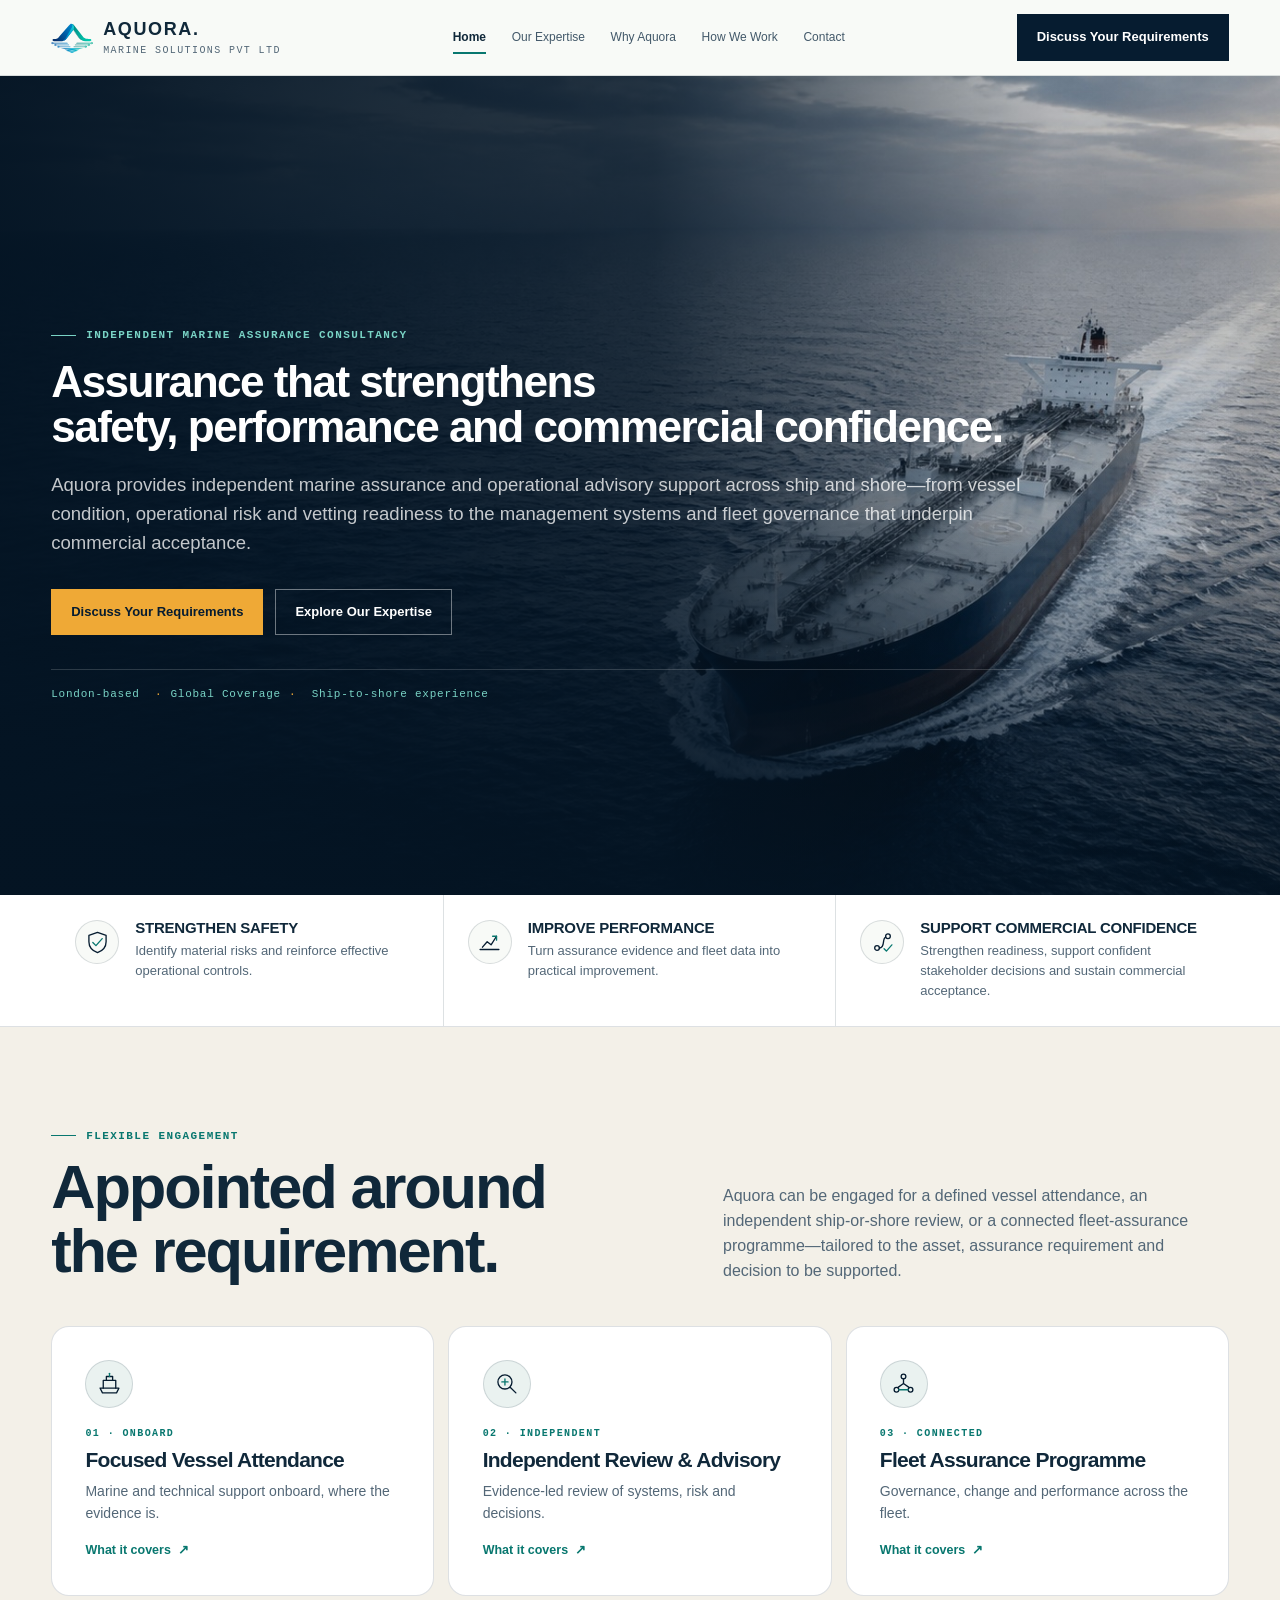
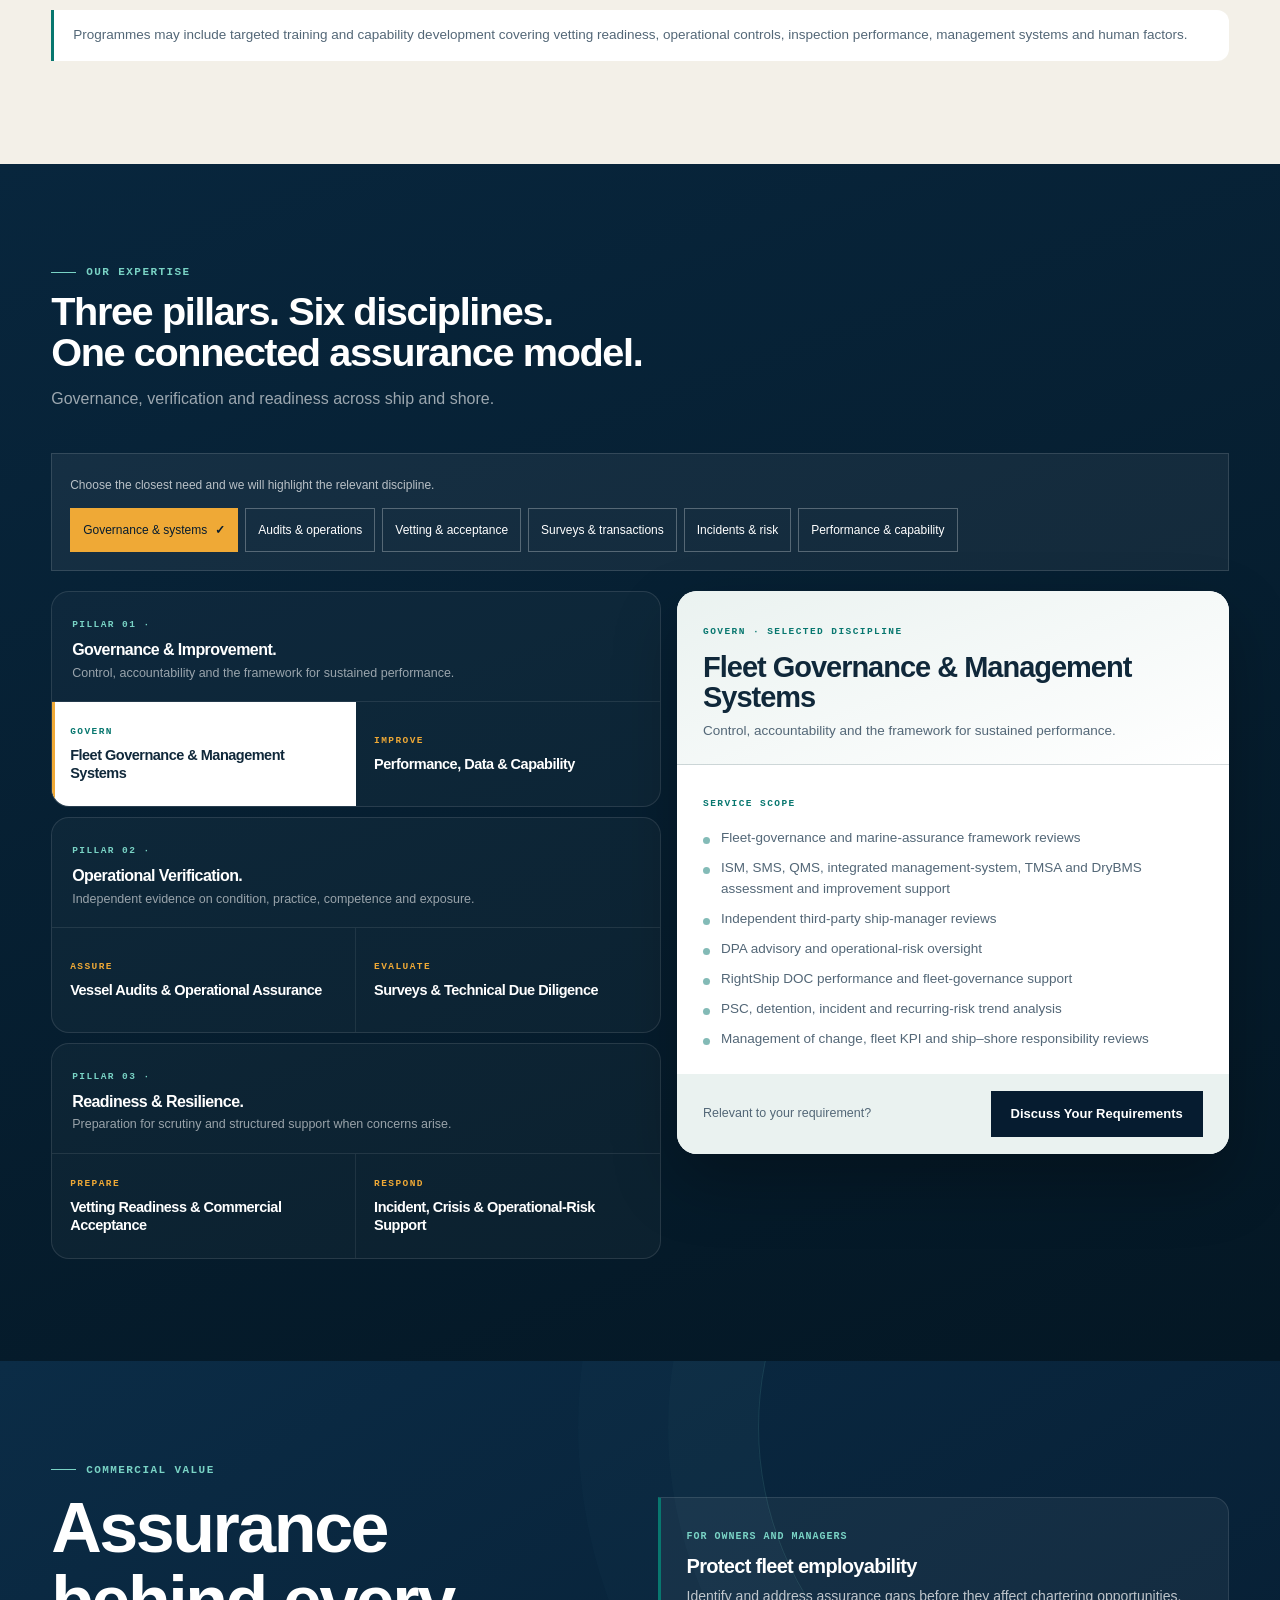
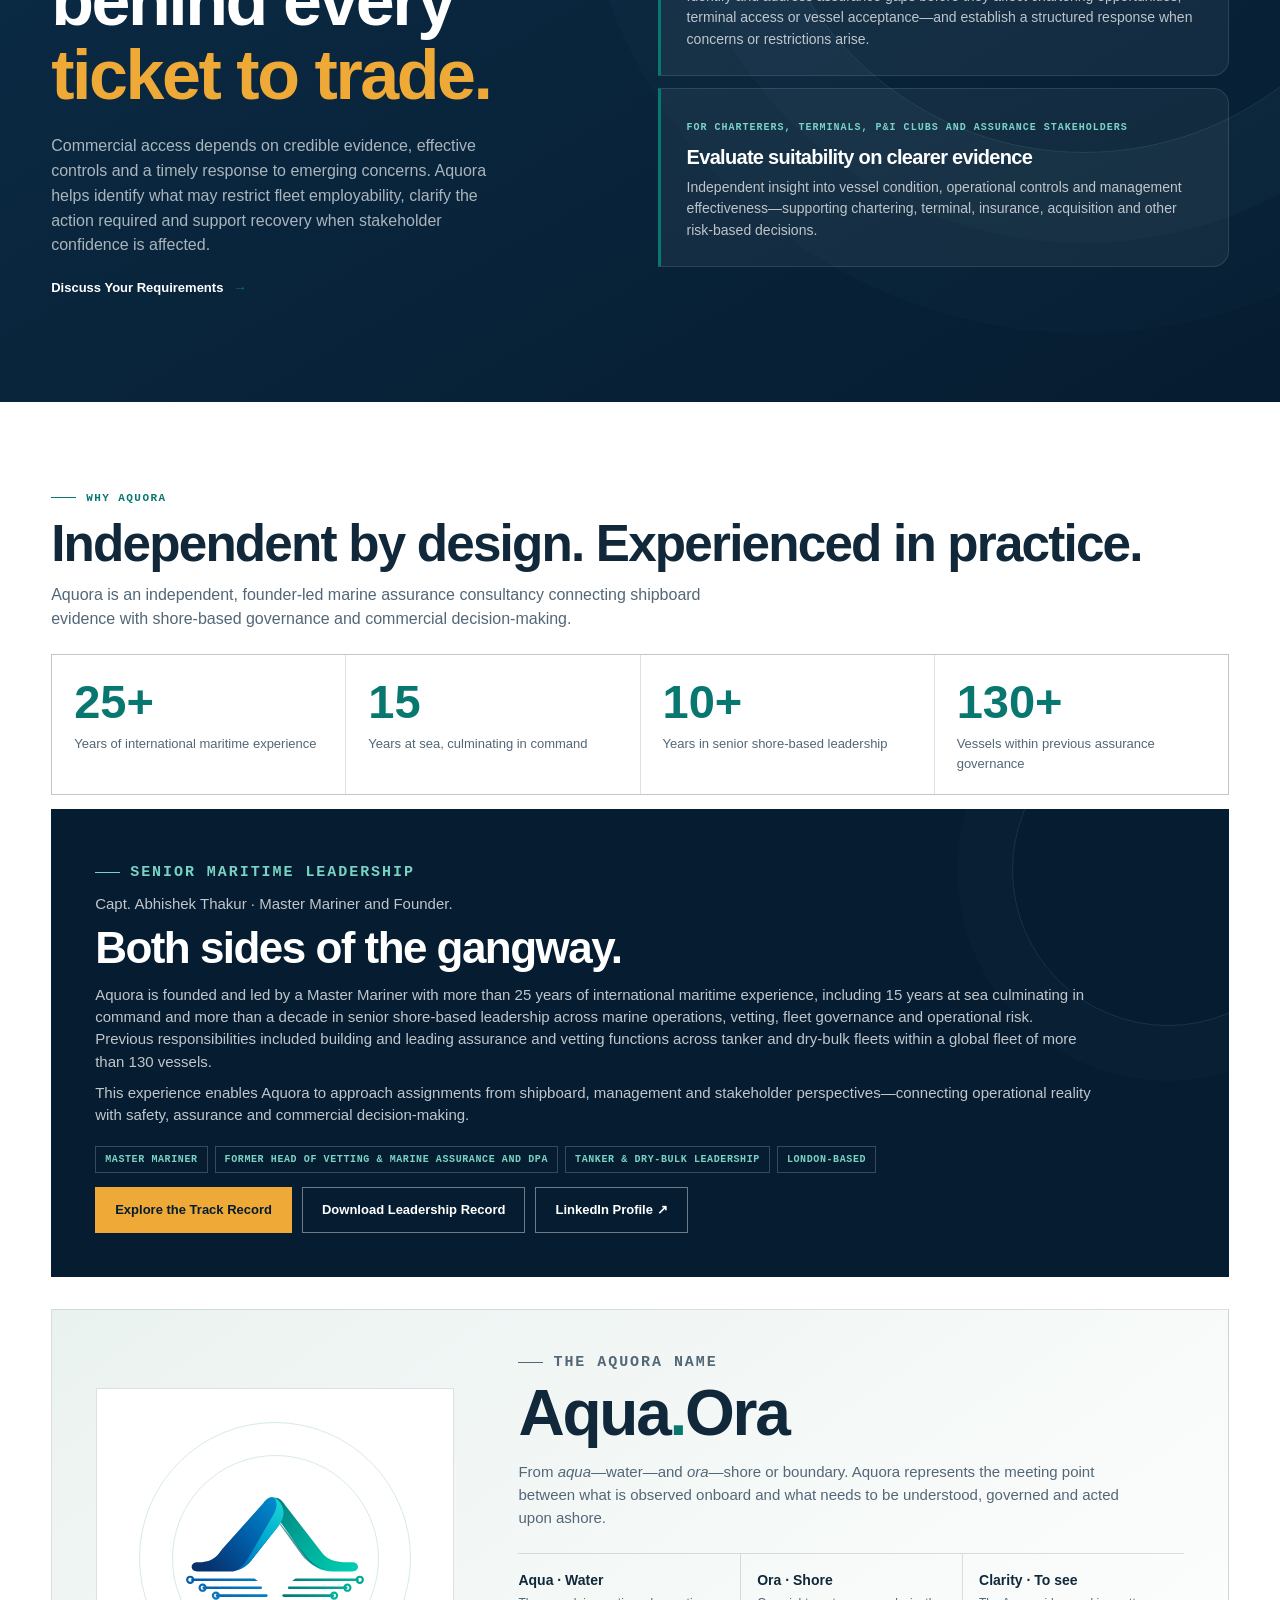
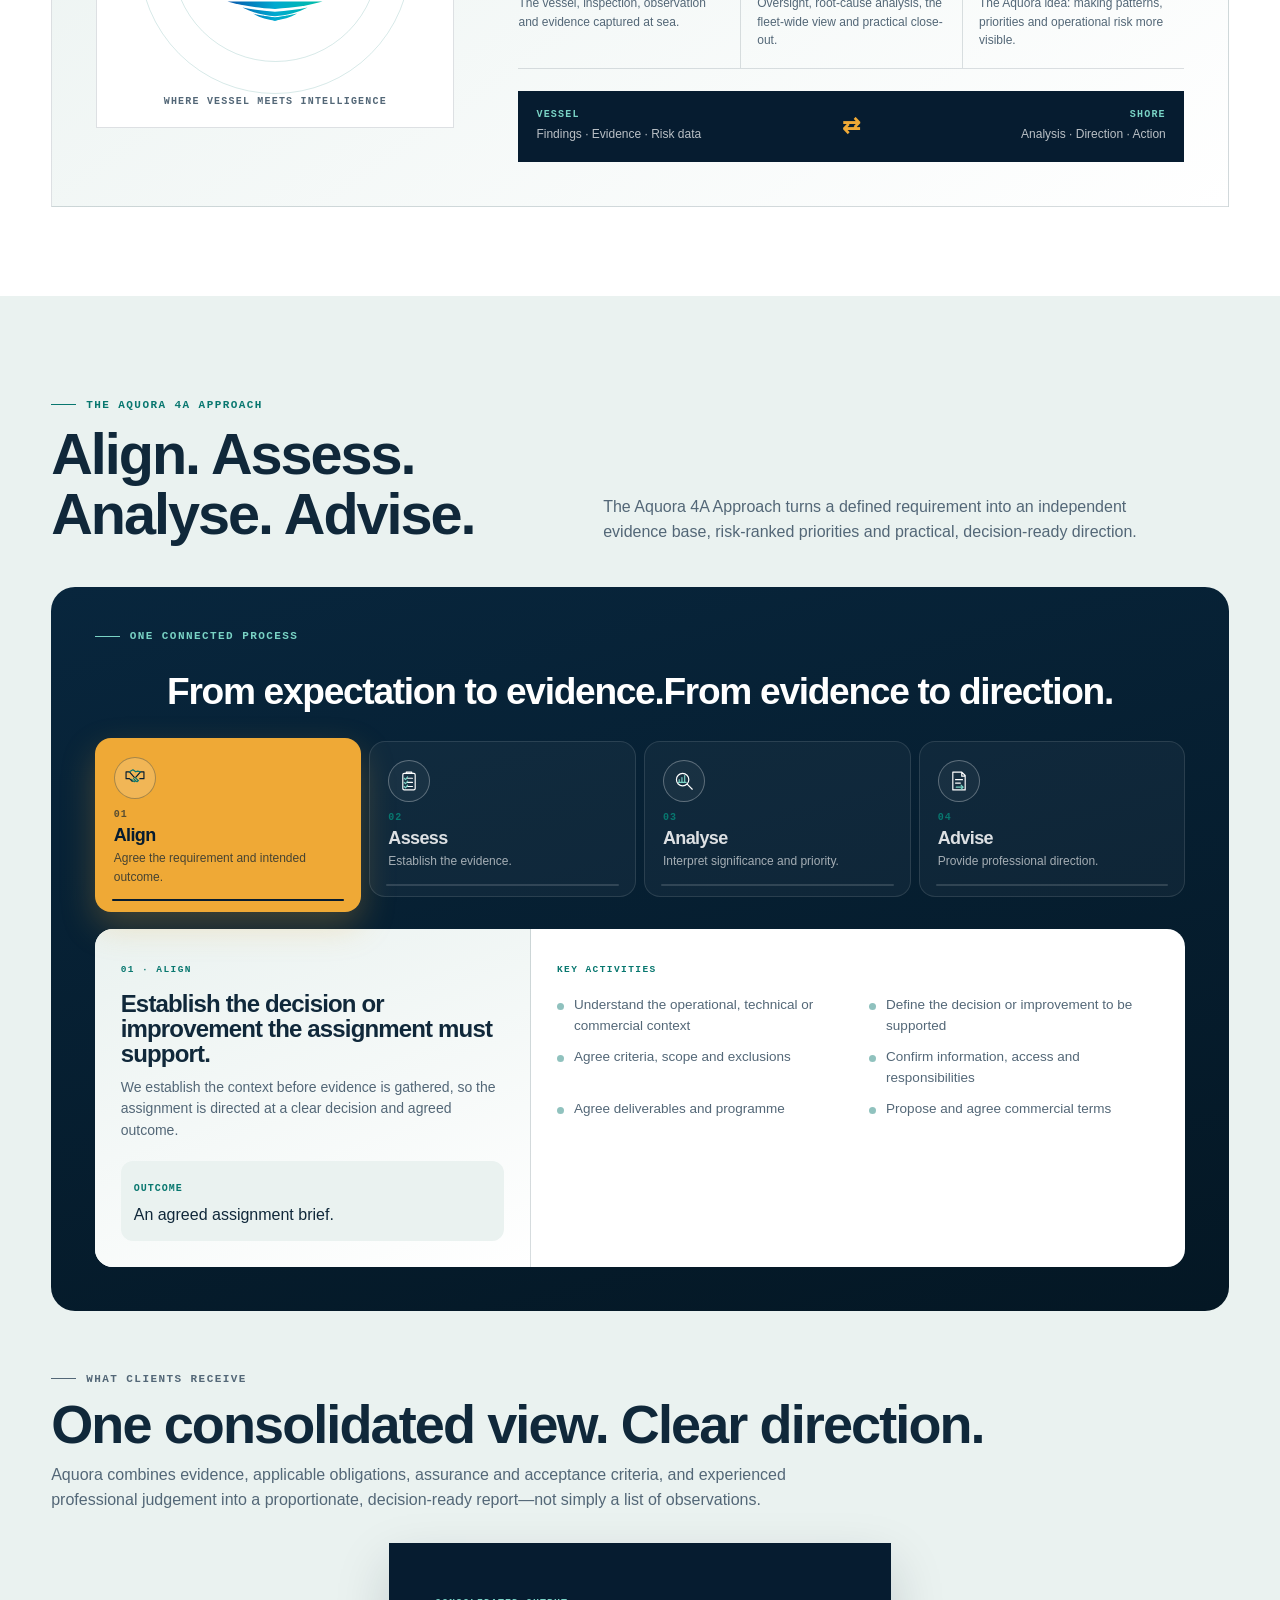
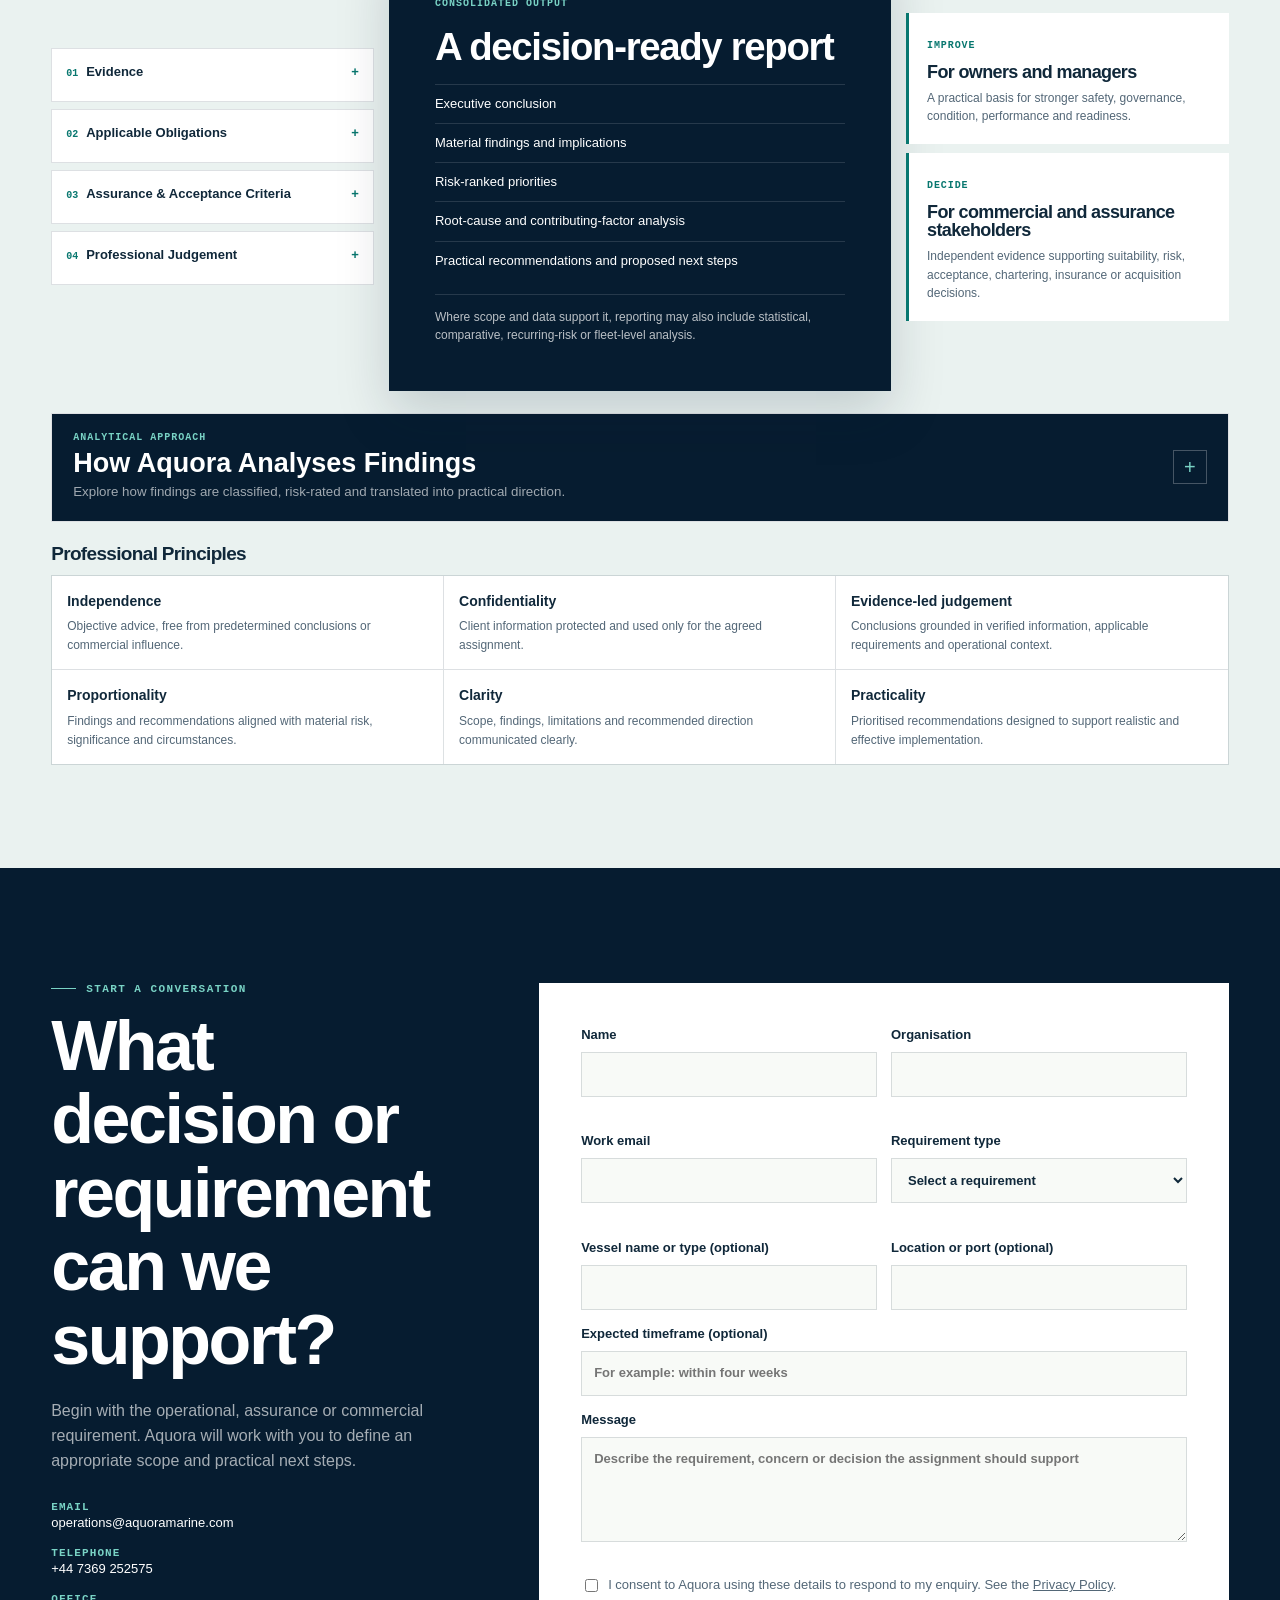
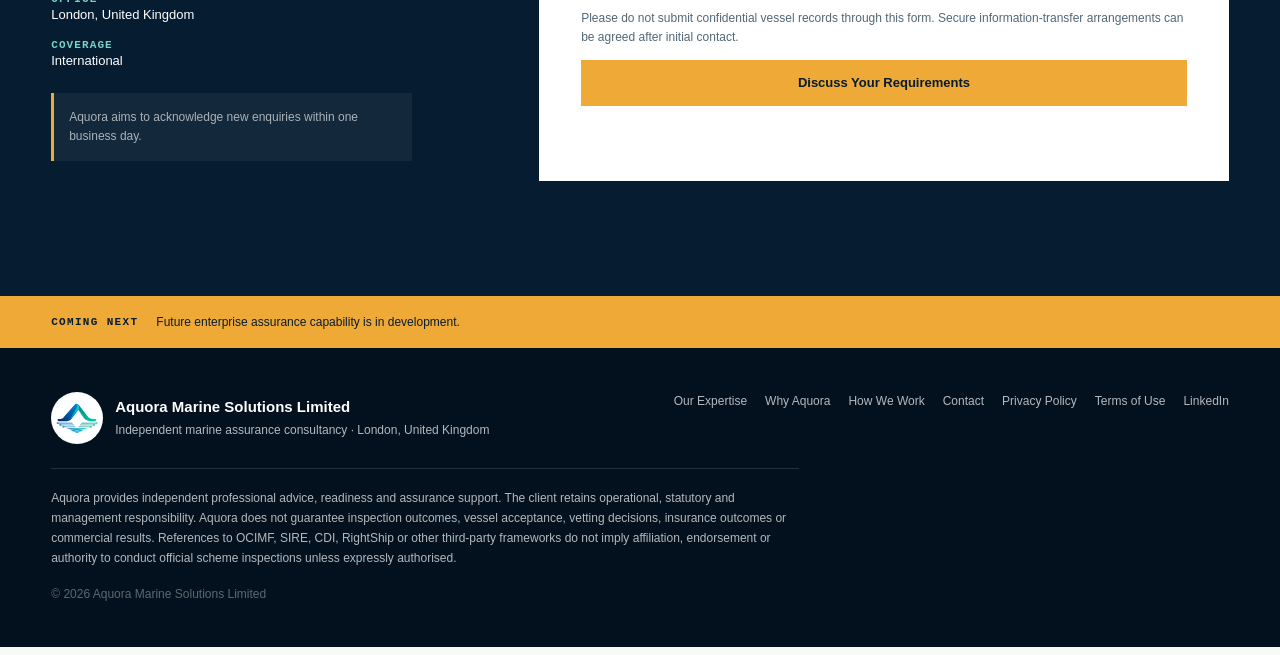
==== commit d64a093d: "resolved feedbacks phase 2" ====
--- a/index.html
+++ b/index.html
@@ -81,17 +81,17 @@
     .mobile-nav a{min-height:48px;display:flex;align-items:center;border-bottom:1px solid var(--line);font-weight:600}
     .mobile-nav .btn{margin-top:16px;border-bottom:0}
 
-.hero{color:#fff;overflow:hidden;position:relative;background:linear-gradient(90deg,rgba(4,20,35,.97),rgba(4,20,35,.78) 51%,rgba(4,20,35,.15) 82%),linear-gradient(0deg,rgba(4,20,35,.82),transparent 48%),url('assets/marine-hero.jpg') center/cover no-repeat}
-.hero:before{content:"";position:absolute;inset:0;background-size:72px 72px;pointer-events:none}
-.hero-grid{width:min(100%,var(--max));min-height:min(820px,calc(100svh - 76px));display:flex;align-items:center;margin-inline:auto;padding-inline:var(--pad)}
-.hero-copy{min-width:0;max-width:1120px;padding:clamp(76px,9vw,126px) 0 58px;position:relative;z-index:2}
-.hero-copy:after{content:"";position:absolute;z-index:-1;right:-180px;bottom:-210px;width:480px;height:480px;border-radius:50%;}
-.hero h1{font-size:clamp(40px,3.45vw,50px);max-width:none;margin:18px 0 22px;line-height:1.02}
-.hero h1 span{display:block}
-.hero-lead{font-size:clamp(16px,1.45vw,19px);color:rgba(255,255,255,.76);max-width:94ch}
-.hero-actions{display:flex;gap:12px;flex-wrap:wrap;margin-top:31px}
-.credibility-line{margin-top:34px;padding-top:18px;border-top:1px solid rgba(255,255,255,.16);font:500 11px var(--mono);letter-spacing:.07em;color:var(--mint)}
-.credibility-line span{color:var(--amber);margin:0 8px}
+    .hero{color:#fff;overflow:hidden;position:relative;background:linear-gradient(90deg,rgba(4,20,35,.97),rgba(4,20,35,.78) 51%,rgba(4,20,35,.15) 82%),linear-gradient(0deg,rgba(4,20,35,.82),transparent 48%),url('assets/marine-hero.jpg') center/cover no-repeat}
+    .hero:before{content:"";position:absolute;inset:0;background-size:72px 72px;pointer-events:none}
+    .hero-grid{width:min(100%,var(--max));min-height:min(820px,calc(100svh - 76px));display:flex;align-items:center;margin-inline:auto;padding-inline:var(--pad)}
+    .hero-copy{min-width:0;max-width:1120px;padding:clamp(76px,9vw,126px) 0 58px;position:relative;z-index:2}
+    .hero-copy:after{content:"";position:absolute;z-index:-1;right:-180px;bottom:-210px;width:480px;height:480px;border-radius:50%;}
+    .hero h1{font-size:clamp(40px,3.45vw,50px);max-width:none;margin:18px 0 22px;line-height:1.02}
+    .hero h1 span{display:block}
+    .hero-lead{font-size:clamp(16px,1.45vw,19px);color:rgba(255,255,255,.76);max-width:94ch}
+    .hero-actions{display:flex;gap:12px;flex-wrap:wrap;margin-top:31px}
+    .credibility-line{margin-top:34px;padding-top:18px;border-top:1px solid rgba(255,255,255,.16);font:500 11px var(--mono);letter-spacing:.07em;color:var(--mint)}
+    .credibility-line span{color:var(--amber);margin:0 8px}
 
     .outcome-strip{position:relative;z-index:4;margin-top:-1px;background:#fff;border-bottom:1px solid var(--line)}
     .outcomes{display:grid;grid-template-columns:repeat(3,1fr)}
@@ -449,9 +449,29 @@
     .stage-button:hover{background:rgba(255,255,255,.08);transform:translateY(-3px)}
     .stage.active .stage-button{background:var(--amber);color:var(--navy);border-color:transparent;transform:translateY(-3px);box-shadow:0 14px 34px rgba(239,169,54,.26)}
     .stage.active .stage-button:after{display:none}
-    .stage-icon{width:38px;height:38px;margin-bottom:10px;border:1px solid rgba(255,255,255,.16);background:rgba(255,255,255,.05)}
-    .stage.active .stage-icon{background:rgba(6,28,48,.1);border-color:rgba(6,28,48,.18)}
-    .stage-icon svg{width:21px;height:21px}.stage-icon .accent{stroke:var(--mint)}.stage.active .stage-icon .accent{stroke:var(--navy-2)}
+    /* 4A stage icons — outlined treatment for stronger contrast without visual weight */
+    .stage-icon{
+      width:42px;
+      height:42px;
+      display:grid;
+      place-items:center;
+      margin-bottom:10px;
+      border:1px solid rgba(255,255,255,.30);
+      border-radius:50%;
+      background:rgba(255,255,255,.04);
+      color:#fff;
+    }
+    .stage-icon svg{width:22px;height:22px}
+    .stage-icon .accent{stroke:var(--mint)}
+    /* Active stage: use navy for the primary icon stroke on the amber card */
+    .stage.active .stage-icon{
+      background:rgba(255,255,255,.16);
+      border-color:rgba(6,28,48,.32);
+      color:var(--navy);
+    }
+    .stage.active .stage-icon .accent{
+      stroke:var(--teal);
+    }
     .stage-button .n{display:block;font:600 9.5px var(--mono);letter-spacing:.15em;color:var(--mint)}
     .stage.active .stage-button .n{color:rgba(6,28,48,.65)}
     .stage-button h3{font-size:18px;margin:6px 0 4px}.stage-button p{font-size:12px;color:inherit;opacity:.72}
